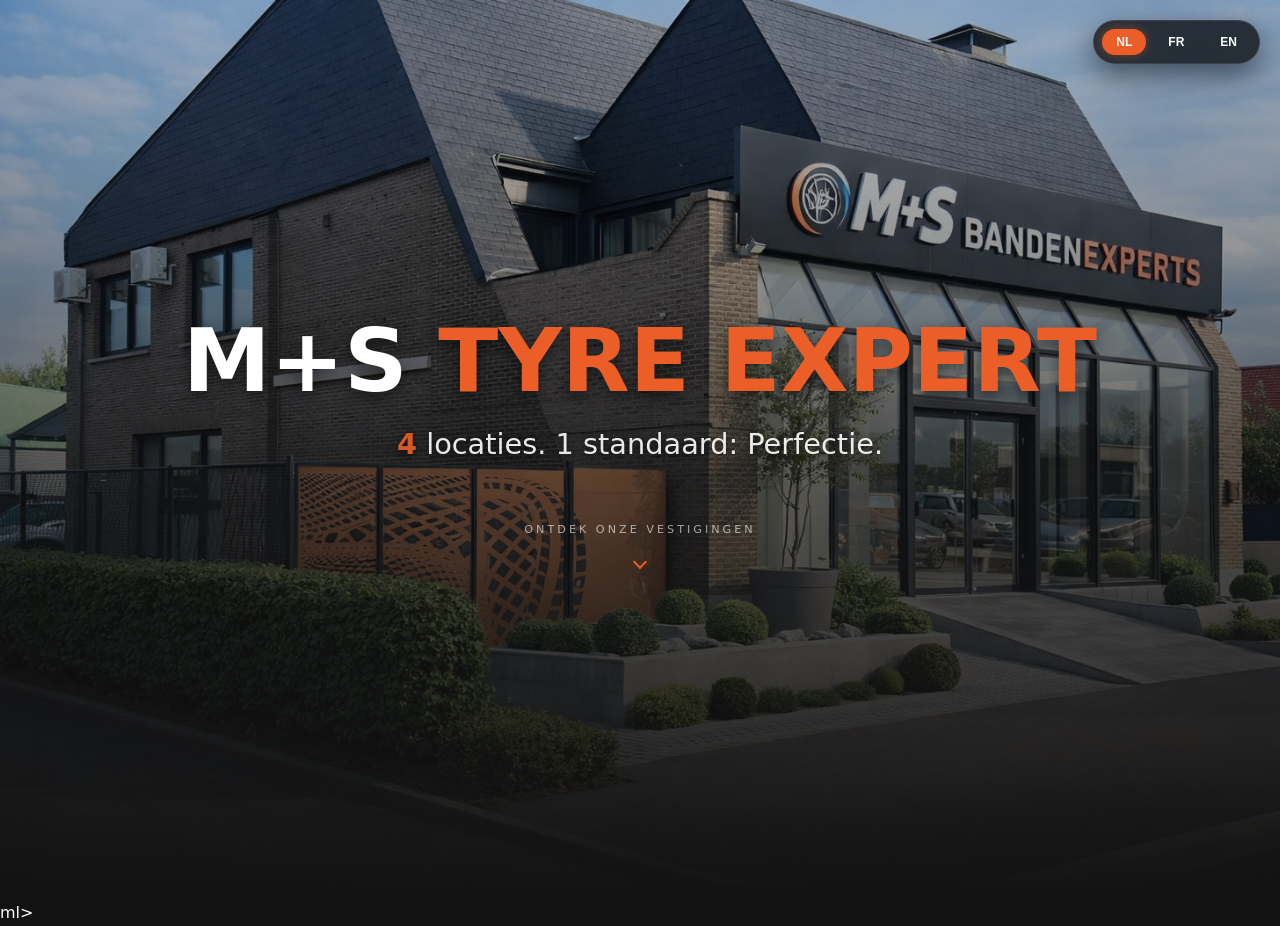
==== index.html @ da746d4a "-Base" ====
<!DOCTYPE html>
<html lang="en">
<head>
    <meta charset="UTF-8">
    <title>Title</title>
</head>
<body>

</body>
</ht<!DOCTYPE html>
<html lang="nl">
<head>
  <meta charset="UTF-8">
  <meta name="viewport" content="width=device-width, initial-scale=1.0, maximum-scale=1.0, user-scalable=no">
  <title>M+S Tyre Expert | Uw Bandenspecialist</title>
  <link rel="stylesheet" href="style.css">
</head>
<body>

<div class="lang-switcher">
  <button onclick="changeLanguage('nl')" class="lang-btn active">NL</button>
  <button onclick="changeLanguage('fr')" class="lang-btn">FR</button>
  <button onclick="changeLanguage('en')" class="lang-btn">EN</button>
</div>

<div class="scroll-container">
  <section class="full-page hero">
    <div class="hero-content">
      <h1 class="logo-main">M+S <span>Tyre Expert</span></h1>
      <p class="hero-slogan">
        <span class="subtle-num">4</span> <span data-i18n="hero_locaties">locaties.</span>
        <span class="subtle-text" data-i18n="hero_standaard">1 standaard: Perfectie.</span>
      </p>
      <div class="scroll-wrapper">
        <span class="scroll-text" data-i18n="scroll_discover">Ontdek onze vestigingen</span>
        <div class="arrow"></div>
      </div>
    </div>
  </section>

  <section id="locations" class="full-page locations-bg">
    <h2 class="section-title" data-i18n="title_locations">Onze Vestigingen</h2>
    <div class="flex-container">
      <div class="location-card" style="background-image: url('images/MSbandenexperts.png'); background-position: right center;">
        <div class="status-tag" data-i18n="status_loading">Laden...</div>
        <div class="card-overlay">
          <div class="card-info">
            <h3>Genk</h3>
            <p>Westerring 12</p>
            <div class="card-buttons">
              <a href="tel:011123456" class="btn-card" data-i18n="btn_call">Bel Nu</a>
              <a href="https://www.google.com/maps/dir/?api=1&destination=Westerring+12+Genk" target="_blank" class="btn-card btn-maps" data-i18n="btn_route">Route</a>
            </div>
          </div>
        </div>
      </div>
      <div class="location-card" style="background-image: url('images/hasselt.jpg');">
        <div class="status-tag" data-i18n="status_loading">Laden...</div>
        <div class="card-overlay">
          <div class="card-info">
            <h3>Hasselt</h3>
            <p>Gouv. Verwilghensingel 4</p>
            <div class="card-buttons">
              <a href="tel:011987654" class="btn-card" data-i18n="btn_call">Bel Nu</a>
              <a href="https://www.google.com/maps/dir/?api=1&destination=Gouverneur+Verwilghensingel+4+Hasselt" target="_blank" class="btn-card btn-maps" data-i18n="btn_route">Route</a>
            </div>
          </div>
        </div>
      </div>
      <div class="location-card" style="background-image: url('images/maasmechelen.jpg');">
        <div class="status-tag" data-i18n="status_loading">Laden...</div>
        <div class="card-overlay">
          <div class="card-info">
            <h3>Maasmechelen</h3>
            <p>Rijksweg 150</p>
            <div class="card-buttons">
              <a href="tel:089123456" class="btn-card" data-i18n="btn_call">Bel Nu</a>
              <a href="https://www.google.com/maps/dir/?api=1&destination=Rijksweg+150+Maasmechelen" target="_blank" class="btn-card btn-maps" data-i18n="btn_route">Route</a>
            </div>
          </div>
        </div>
      </div>
      <div class="location-card" style="background-image: url('images/sint-truiden.jpg');">
        <div class="status-tag" data-i18n="status_loading">Laden...</div>
        <div class="card-overlay">
          <div class="card-info">
            <h3>Sint-Truiden</h3>
            <p>Luikersteenweg 50</p>
            <div class="card-buttons">
              <a href="tel:011456789" class="btn-card" data-i18n="btn_call">Bel Nu</a>
              <a href="https://www.google.com/maps/dir/?api=1&destination=Luikersteenweg+50+Sint-Truiden" target="_blank" class="btn-card btn-maps" data-i18n="btn_route">Route</a>
            </div>
          </div>
        </div>
      </div>
    </div>
  </section>

  <section id="prices" class="full-page prices-bg">
    <h2 class="section-title" data-i18n="price_title">Prijslijst</h2>
    <div class="price-container">
      <div class="price-tabs">
        <button class="tab-btn active" onclick="openTab(event, 'nieuw')" data-i18n="tab_new">Nieuw</button>
        <button class="tab-btn" onclick="openTab(event, 'tweedehands')" data-i18n="tab_used">2dehands</button>
      </div>
      <div class="table-responsive">
        <div id="nieuw" class="tab-content active">
          <table class="price-table">
            <thead><tr><th data-i18n="th_size">Maat</th><th data-i18n="th_budget">Budget</th><th data-i18n="th_premium">Premium</th></tr></thead>
            <tbody>
            <tr><td>15"</td><td>€55</td><td>€85</td></tr>
            <tr><td>16"</td><td>€65</td><td>€95</td></tr>
            <tr><td>17"</td><td>€75</td><td>€115</td></tr>
            </tbody>
          </table>
        </div>
        <div id="tweedehands" class="tab-content">
          <table class="price-table">
            <thead><tr><th data-i18n="th_size">Maat</th><th>5-6mm</th><th>7mm+</th></tr></thead>
            <tbody>
            <tr><td>15"</td><td>€25</td><td>€35</td></tr>
            <tr><td>16"</td><td>€30</td><td>€45</td></tr>
            <tr><td>17"</td><td>€40</td><td>€55</td></tr>
            </tbody>
          </table>
        </div>
      </div>
      <p class="price-note" data-i18n="price_note">* Prijzen incl. montage & balanceren.</p>
    </div>
  </section>

  <section class="full-page footer-section">
    <div class="final-content">
      <h2 class="logo-main">M+S <span>Tyre Expert</span></h2>
      <div class="company-details">
        <p><strong>TYRE EXPERT SRL</strong></p>
        <p>En Hayeneux 73, 4040 Herstal</p>
        <p>BTW: BE 1026.669.972</p>
        <p class="footer-email">Email: <a href="mailto:info@mstyreexpert.be">info@mstyreexpert.be</a></p>
      </div>
      <footer class="site-footer">© 2026 M+S Tyre Expert</footer>
    </div>
  </section>
</div>

<script src="../BandenExperts/script.js"></script>
</body>
</html>ml>
---- style.css ----
/* =========================================
   1. VARIABELEN & BASIS INSTELLINGEN
   ========================================= */
:root {
    --primary: #eb5e28;    /* M+S Oranje */
    --dark: #121212;       /* Diepzwart */
    --grey-card: #1a1a1a;  /* Kaart achtergrond */
    --grey-table: rgba(37, 37, 37, 0.6); /* Transparant voor glas-effect */
    --white: #ffffff;
    --shadow: 0 10px 30px rgba(0,0,0,0.5);
}

* {
    margin: 0;
    padding: 0;
    box-sizing: border-box;
}

body {
    font-family: 'Segoe UI', system-ui, -apple-system, sans-serif;
    background-color: var(--dark);
    color: var(--white);
    overflow: hidden;
    line-height: 1.6;
}

/* =========================================
   2. LANGUAGE SWITCHER (Fixed top right)
   ========================================= */
.lang-switcher {
    position: fixed;
    top: 20px;
    right: 20px;
    z-index: 1000;
    display: flex;
    gap: 8px;
    background: rgba(0,0,0,0.7);
    padding: 8px;
    border-radius: 30px;
    backdrop-filter: blur(15px);
    border: 1px solid rgba(255,255,255,0.1);
    box-shadow: var(--shadow);
}

.lang-btn {
    background: transparent;
    border: none;
    color: white;
    cursor: pointer;
    font-weight: bold;
    font-size: 0.75rem;
    padding: 6px 14px;
    border-radius: 20px;
    transition: all 0.3s ease;
}

.lang-btn.active {
    background: var(--primary);
    box-shadow: 0 0 10px rgba(235, 94, 40, 0.4);
}

.lang-btn:hover:not(.active) {
    background: rgba(255,255,255,0.1);
}

/* =========================================
   3. SCROLL SNAP STRUCTUUR
   ========================================= */
.scroll-container {
    height: 100dvh;
    overflow-y: scroll;
    scroll-snap-type: y mandatory;
    scroll-behavior: smooth;
    /* Subtiele mesh gradient achtergrond voor de hele site */
    background: radial-gradient(circle at 20% 30%, #1a1a1a 0%, #0a0a0a 100%);
}

.full-page {
    min-height: 100dvh;
    width: 100%;
    display: flex;
    flex-direction: column;
    justify-content: center;
    align-items: center;
    scroll-snap-align: start;
    padding: 2rem;
    text-align: center;
    position: relative;
}

/* =========================================
   4. HERO SECTIE (Met Vignette)
   ========================================= */
.hero {
    background:
            linear-gradient(rgba(0,0,0,0.2), rgba(18,18,18,1)),
            url('Images/MSbandencentrale.png') center/cover no-repeat;
}

.logo-main {
    font-size: clamp(2.5rem, 10vw, 5.5rem);
    text-transform: uppercase;
    font-weight: 900;
    line-height: 1;
    margin-bottom: 1rem;
    text-shadow: 0 5px 15px rgba(0,0,0,0.5);
}

.logo-main span {
    color: var(--primary);
}

.hero-slogan {
    font-size: clamp(1rem, 4vw, 1.8rem);
    font-weight: 300;
    opacity: 0.9;
    text-shadow: 0 2px 10px rgba(0,0,0,0.8);
}

.subtle-num { color: var(--primary); font-weight: 700; }

/* =========================================
   5. VESTIGINGEN (MODERN CARDS)
   ========================================= */
.locations-bg {
    background-color: #0f0f0f;
    /* Subtiel industrieel patroon */
    background-image: url("data:image/svg+xml,%3Csvg width='60' height='60' viewBox='0 0 60 60' xmlns='http://www.w3.org/2000/svg'%3E%3Cg fill='none' fill-rule='evenodd'%3E%3Cg fill='%23eb5e28' fill-opacity='0.03'%3E%3Cpath d='M36 34v-4h-2v4h-4v2h4v4h2v-4h4v-2h-4zm0-30V0h-2v4h-4v2h4v4h2V6h4V4h-4zM6 34v-4H4v4H0v2h4v4h2v-4h4v-2H6zM6 4V0H4v4H0v2h4v4h2V6h4V4H6z'/%3E%3C/g%3E%3C/g%3E%3C/svg%3E");
}

.section-title {
    margin-bottom: 2.5rem;
    font-size: clamp(1.8rem, 6vw, 3rem);
    text-transform: uppercase;
    letter-spacing: 2px;
    text-shadow: 0 10px 20px rgba(0,0,0,0.3);
}

.flex-container {
    display: flex;
    flex-wrap: wrap;
    gap: 1.5rem;
    width: 100%;
    max-width: 1300px;
    justify-content: center;
}

.location-card {
    flex: 1 1 calc(25% - 1.5rem);
    min-width: 280px;
    height: 50vh;
    background-size: cover;
    background-position: right center; /* Focus op rechterkant van foto */
    border-radius: 15px;
    overflow: hidden;
    position: relative;
    transition: transform 0.4s cubic-bezier(0.175, 0.885, 0.32, 1.275), box-shadow 0.4s;
    box-shadow: 0 10px 20px rgba(0,0,0,0.3);
}

.location-card:hover {
    transform: scale(1.03) translateY(-10px);
    box-shadow: 0 20px 40px rgba(0,0,0,0.6);
}

.status-tag {
    position: absolute;
    top: 15px;
    right: 15px;
    padding: 6px 14px;
    border-radius: 25px;
    font-size: 0.7rem;
    font-weight: bold;
    text-transform: uppercase;
    z-index: 10;
    box-shadow: 0 4px 10px rgba(0,0,0,0.3);
}

.card-overlay {
    position: absolute;
    inset: 0;
    background: linear-gradient(transparent 20%, rgba(0,0,0,0.95));
    display: flex;
    flex-direction: column;
    justify-content: flex-end;
    padding: 2rem;
}

.card-info h3 { font-size: 1.8rem; margin-bottom: 0.3rem; letter-spacing: 1px; }
.card-info p { font-size: 1rem; opacity: 0.7; margin-bottom: 1.2rem; }

.card-buttons {
    display: flex;
    gap: 10px;
}

.btn-card {
    flex: 1;
    display: inline-block;
    padding: 12px 5px;
    background: var(--primary);
    color: white;
    text-decoration: none;
    border-radius: 6px;
    font-weight: bold;
    font-size: 0.75rem;
    text-transform: uppercase;
    transition: all 0.3s;
    text-align: center;
    border: none;
}

.btn-maps {
    background: var(--white);
    color: var(--dark);
}

.btn-card:hover {
    filter: brightness(1.1);
    transform: translateY(-2px);
}

/* =========================================
   6. PRIJSLIJST (GLASSMORPHISM)
   ========================================= */
.prices-bg { background: linear-gradient(135deg, #121212 0%, #1a1a1a 100%); }

.price-container {
    width: 100%;
    max-width: 850px;
    background: var(--grey-table);
    backdrop-filter: blur(15px);
    border: 1px solid rgba(255, 255, 255, 0.05);
    padding: 2.5rem;
    border-radius: 20px;
    box-shadow: 0 25px 50px rgba(0,0,0,0.5);
}

.price-tabs {
    display: flex;
    justify-content: center;
    gap: 1rem;
    margin-bottom: 2rem;
}

.tab-btn {
    padding: 12px 28px;
    background: transparent;
    border: 2px solid var(--primary);
    color: white;
    cursor: pointer;
    font-weight: bold;
    border-radius: 50px;
    transition: 0.3s;
    text-transform: uppercase;
}

.tab-btn.active {
    background: var(--primary);
    box-shadow: 0 5px 15px rgba(235, 94, 40, 0.3);
}

.tab-content { display: none; }
.tab-content.active { display: block; animation: fadeIn 0.5s ease; }

.price-table {
    width: 100%;
    min-width: 400px;
    border-collapse: collapse;
}

.price-table th, .price-table td {
    padding: 1.2rem 1rem;
    text-align: left;
    border-bottom: 1px solid rgba(255,255,255,0.05);
}

.price-table th {
    color: var(--primary);
    text-transform: uppercase;
    font-size: 0.8rem;
    letter-spacing: 1px;
}

.price-note {
    margin-top: 1.5rem;
    font-size: 0.8rem;
    opacity: 0.5;
    font-style: italic;
}

/* =========================================
   7. FOOTER SECTIE
   ========================================= */
.footer-section {
    background: #0a0a0a;
    border-top: 1px solid rgba(235, 94, 40, 0.2);
}

.company-details { margin: 2rem 0; }
.company-details p { margin-bottom: 0.5rem; font-size: 1rem; opacity: 0.8; }

.footer-email a {
    color: var(--primary);
    text-decoration: none;
    font-weight: bold;
    transition: 0.3s;
}

.footer-email a:hover { text-decoration: underline; }

.site-footer {
    margin-top: 2rem;
    font-size: 0.75rem;
    opacity: 0.3;
    letter-spacing: 1px;
}

/* =========================================
   8. ANIMATIES & INDICATORS
   ========================================= */
.scroll-wrapper { margin-top: 3rem; }
.scroll-text {
    font-size: 0.7rem;
    text-transform: uppercase;
    letter-spacing: 3px;
    opacity: 0.6;
    animation: pulse 2s infinite;
}

.arrow {
    width: 10px;
    height: 10px;
    border-right: 2px solid var(--primary);
    border-bottom: 2px solid var(--primary);
    transform: rotate(45deg);
    margin: 1rem auto;
    animation: bounce 2s infinite;
}

@keyframes pulse { 0%, 100% { opacity: 0.4; } 50% { opacity: 1; } }
@keyframes bounce {
    0%, 20%, 50%, 80%, 100% { transform: translateY(0) rotate(45deg); }
    40% { transform: translateY(10px) rotate(45deg); }
}
@keyframes fadeIn { from { opacity: 0; transform: translateY(10px); } to { opacity: 1; transform: translateY(0); } }

/* =========================================
   9. RESPONSIVE DESIGN (BREAKPOINTS)
   ========================================= */
@media (max-width: 1100px) {
    .location-card { flex: 1 1 calc(50% - 1.5rem); height: 35vh; }
}

@media (max-width: 650px) {
    .full-page { padding: 1.5rem; }
    .location-card { flex: 1 1 100%; height: 280px; }
    .flex-container {
        max-height: 70vh;
        overflow-y: auto;
        padding: 10px;
        scrollbar-width: none; /* Hide scrollbar for clean look */
    }
    .flex-container::-webkit-scrollbar { display: none; }
    .section-title { font-size: 1.6rem; margin-bottom: 1.5rem; }
    .price-container { padding: 1.5rem; }
    .tab-btn { padding: 10px 18px; font-size: 0.75rem; }
    .price-table { min-width: 300px; }
}

@media (max-height: 700px) {
    .logo-main { font-size: 2.5rem; }
    .section-title { margin-bottom: 1rem; }
    .location-card { height: 200px; }
}
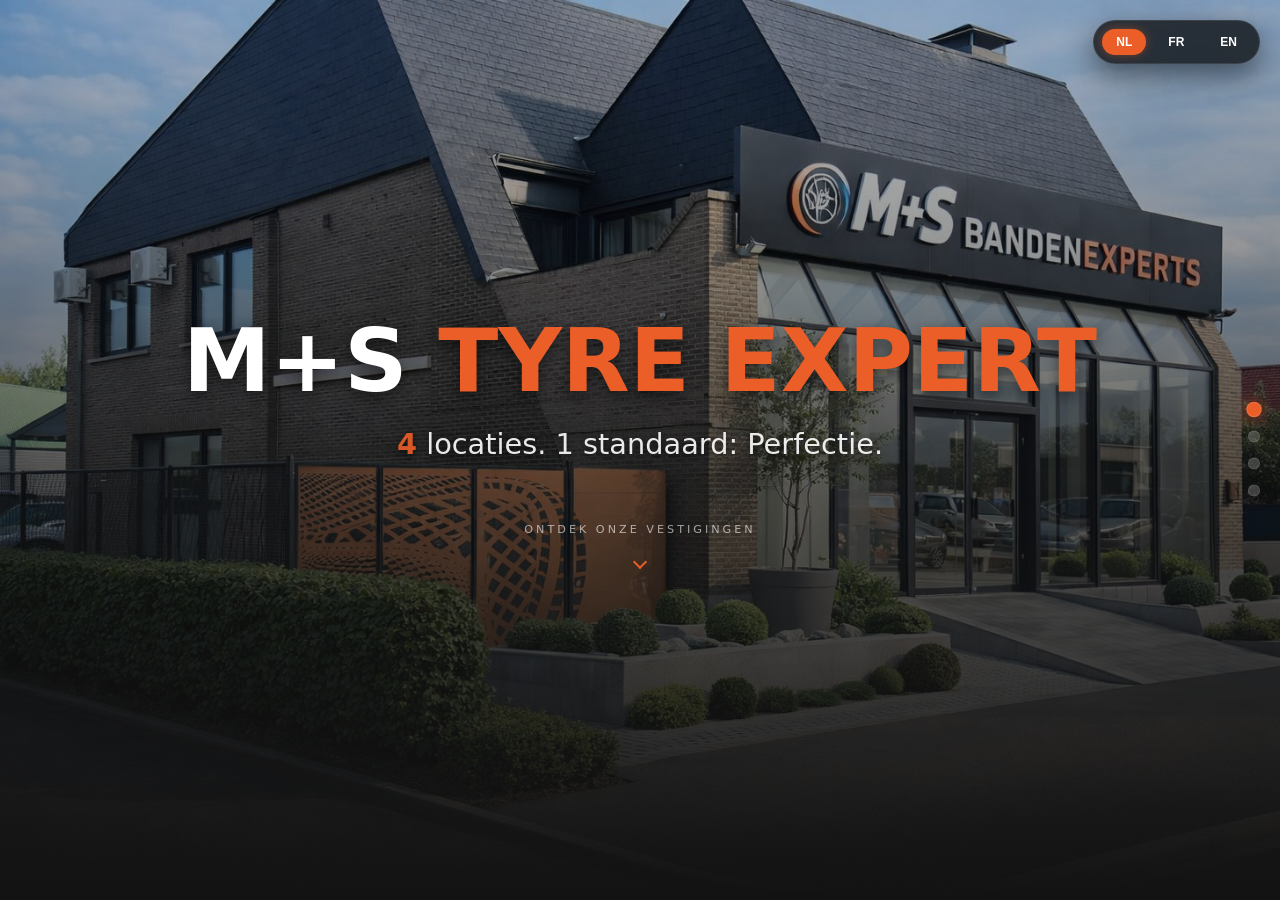
==== commit ca949c08: "COM-3" ====
--- a/index.html
+++ b/index.html
@@ -1,13 +1,4 @@
 <!DOCTYPE html>
-<html lang="en">
-<head>
-    <meta charset="UTF-8">
-    <title>Title</title>
-</head>
-<body>
-
-</body>
-</ht<!DOCTYPE html>
 <html lang="nl">
 <head>
   <meta charset="UTF-8">
@@ -16,6 +7,12 @@
   <link rel="stylesheet" href="style.css">
 </head>
 <body>
+<div id="preloader">
+  <div class="loader-content">
+    <h2 class="logo-main" style="font-size: 2rem;">M+S <span>Tyre Expert</span></h2>
+    <div class="loading-bar"></div>
+  </div>
+</div>
 
 <div class="lang-switcher">
   <button onclick="changeLanguage('nl')" class="lang-btn active">NL</button>
@@ -24,7 +21,8 @@
 </div>
 
 <div class="scroll-container">
-  <section class="full-page hero">
+
+  <section id="home" class="full-page hero">
     <div class="hero-content">
       <h1 class="logo-main">M+S <span>Tyre Expert</span></h1>
       <p class="hero-slogan">
@@ -41,54 +39,57 @@
   <section id="locations" class="full-page locations-bg">
     <h2 class="section-title" data-i18n="title_locations">Onze Vestigingen</h2>
     <div class="flex-container">
-      <div class="location-card" style="background-image: url('images/MSbandenexperts.png'); background-position: right center;">
-        <div class="status-tag" data-i18n="status_loading">Laden...</div>
+      <div class="location-card" style="background-image: url('Images/MSbandencentrale.png');">
+        <div class="status-tag">Open</div>
         <div class="card-overlay">
           <div class="card-info">
             <h3>Genk</h3>
-            <p>Westerring 12</p>
-            <div class="card-buttons">
-              <a href="tel:011123456" class="btn-card" data-i18n="btn_call">Bel Nu</a>
-              <a href="https://www.google.com/maps/dir/?api=1&destination=Westerring+12+Genk" target="_blank" class="btn-card btn-maps" data-i18n="btn_route">Route</a>
-            </div>
-          </div>
-        </div>
-      </div>
-      <div class="location-card" style="background-image: url('images/hasselt.jpg');">
-        <div class="status-tag" data-i18n="status_loading">Laden...</div>
+            <p>Hasseltweg 156, 3600 Genk</p>
+            <div class="card-buttons">
+              <a href="tel:089370557" class="btn-card" data-i18n="btn_call">Bel Nu</a>
+              <a href="https://www.google.com/maps/search/?api=1&query=M+S+AUTOBANDEN+Hasseltweg+156+3600+Genk" target="_blank" class="btn-card btn-maps" data-i18n="btn_route">Route</a>
+            </div>
+          </div>
+        </div>
+      </div>
+
+      <div class="location-card" style="background-image: url('Images/maasmechelen.jpg');">
+        <div class="status-tag">Open</div>
+        <div class="card-overlay">
+          <div class="card-info">
+            <h3>Maasmechelen</h3>
+            <p>Boudewijnlaan 1 A, 3630 Maasmechelen</p>
+            <div class="card-buttons">
+              <a href="tel:089761583" class="btn-card" data-i18n="btn_call">Bel Nu</a>
+              <a href="https://www.google.com/maps/search/?api=1&query=Janny+Pneus+Boudewijnlaan+1+3630+Maasmechelen" target="_blank" class="btn-card btn-maps" data-i18n="btn_route">Route</a>
+            </div>
+          </div>
+        </div>
+      </div>
+
+      <div class="location-card" style="background-image: url('images/MSbandenexpertshasselt.png');">
+        <div class="status-tag">Open</div>
         <div class="card-overlay">
           <div class="card-info">
             <h3>Hasselt</h3>
-            <p>Gouv. Verwilghensingel 4</p>
-            <div class="card-buttons">
-              <a href="tel:011987654" class="btn-card" data-i18n="btn_call">Bel Nu</a>
-              <a href="https://www.google.com/maps/dir/?api=1&destination=Gouverneur+Verwilghensingel+4+Hasselt" target="_blank" class="btn-card btn-maps" data-i18n="btn_route">Route</a>
-            </div>
-          </div>
-        </div>
-      </div>
-      <div class="location-card" style="background-image: url('images/maasmechelen.jpg');">
-        <div class="status-tag" data-i18n="status_loading">Laden...</div>
-        <div class="card-overlay">
-          <div class="card-info">
-            <h3>Maasmechelen</h3>
-            <p>Rijksweg 150</p>
-            <div class="card-buttons">
-              <a href="tel:089123456" class="btn-card" data-i18n="btn_call">Bel Nu</a>
-              <a href="https://www.google.com/maps/dir/?api=1&destination=Rijksweg+150+Maasmechelen" target="_blank" class="btn-card btn-maps" data-i18n="btn_route">Route</a>
-            </div>
-          </div>
-        </div>
-      </div>
+            <p>Sint-truidersteenweg 420, 3500 Hasselt</p>
+            <div class="card-buttons">
+              <a href="tel:0480681985" class="btn-card" data-i18n="btn_call">Bel Nu</a>
+              <a href="https://www.google.com/maps/search/?api=1&query=Autobanden+Hasselt+Sint-Truidersteenweg+420+3500+Hasselt" target="_blank" class="btn-card btn-maps" data-i18n="btn_route">Route</a>
+            </div>
+          </div>
+        </div>
+      </div>
+
       <div class="location-card" style="background-image: url('images/sint-truiden.jpg');">
-        <div class="status-tag" data-i18n="status_loading">Laden...</div>
+        <div class="status-tag">Open</div>
         <div class="card-overlay">
           <div class="card-info">
             <h3>Sint-Truiden</h3>
-            <p>Luikersteenweg 50</p>
-            <div class="card-buttons">
-              <a href="tel:011456789" class="btn-card" data-i18n="btn_call">Bel Nu</a>
-              <a href="https://www.google.com/maps/dir/?api=1&destination=Luikersteenweg+50+Sint-Truiden" target="_blank" class="btn-card btn-maps" data-i18n="btn_route">Route</a>
+            <p>Hasseltsesteenweg 86, 3800 Sint-Truiden</p>
+            <div class="card-buttons">
+              <a href="tel:0467628747" class="btn-card" data-i18n="btn_call">Bel Nu</a>
+              <a href="https://www.google.com/maps/search/?api=1&query=Monthé-Cars+Hasseltsesteenweg+82+3800+Sint-Truiden" target="_blank" class="btn-card btn-maps" data-i18n="btn_route">Route</a>
             </div>
           </div>
         </div>
@@ -97,52 +98,110 @@
   </section>
 
   <section id="prices" class="full-page prices-bg">
-    <h2 class="section-title" data-i18n="price_title">Prijslijst</h2>
+    <h2 class="section-title" data-i18n="price_title">Merken & Prijzen</h2>
+
     <div class="price-container">
+      <div class="brands-grid" style="margin-bottom: 30px; grid-template-columns: repeat(auto-fit, minmax(100px, 1fr)); gap: 15px;">
+        <div class="brand-item" style="filter:none; opacity:1; font-weight:900; letter-spacing:1px; font-size:0.7rem;">MICHELIN</div>
+        <div class="brand-item" style="filter:none; opacity:1; font-weight:900; letter-spacing:1px; font-size:0.7rem;">CONTINENTAL</div>
+        <div class="brand-item" style="filter:none; opacity:1; font-weight:900; letter-spacing:1px; font-size:0.7rem;">PIRELLI</div>
+        <div class="brand-item" style="filter:none; opacity:1; font-weight:900; letter-spacing:1px; font-size:0.7rem;">BRIDGESTONE</div>
+        <div class="brand-item" style="filter:none; opacity:1; font-weight:900; letter-spacing:1px; font-size:0.7rem;">GOODYEAR</div>
+        <div class="brand-item" style="filter:none; opacity:1; font-weight:900; letter-spacing:1px; font-size:0.7rem;">HANKOOK</div>
+      </div>
+
       <div class="price-tabs">
         <button class="tab-btn active" onclick="openTab(event, 'nieuw')" data-i18n="tab_new">Nieuw</button>
-        <button class="tab-btn" onclick="openTab(event, 'tweedehands')" data-i18n="tab_used">2dehands</button>
-      </div>
+        <button class="tab-btn" onclick="openTab(event, 'tweedehands')" data-i18n="tab_used">Jonge Occassie</button>
+      </div>
+
       <div class="table-responsive">
         <div id="nieuw" class="tab-content active">
           <table class="price-table">
-            <thead><tr><th data-i18n="th_size">Maat</th><th data-i18n="th_budget">Budget</th><th data-i18n="th_premium">Premium</th></tr></thead>
+            <thead>
+            <tr><th data-i18n="th_size">Maat</th><th data-i18n="th_price">Vanaf</th></tr>
+            </thead>
             <tbody>
-            <tr><td>15"</td><td>€55</td><td>€85</td></tr>
-            <tr><td>16"</td><td>€65</td><td>€95</td></tr>
-            <tr><td>17"</td><td>€75</td><td>€115</td></tr>
+            <tr><td>13" - 16"</td><td>€35</td></tr>
+            <tr><td>17"</td><td>€45</td></tr>
+            <tr><td>18"</td><td>€50</td></tr>
+            <tr><td>19"</td><td>€65</td></tr>
+            <tr><td>20" - 22"</td><td>€75</td></tr>
             </tbody>
           </table>
-        </div>
+          <div class="camionetten-box" data-i18n="camion_new">Ook voor Camionetten: €75</div>
+        </div>
+
         <div id="tweedehands" class="tab-content">
           <table class="price-table">
-            <thead><tr><th data-i18n="th_size">Maat</th><th>5-6mm</th><th>7mm+</th></tr></thead>
+            <thead>
+            <tr><th data-i18n="th_size">Maat</th><th data-i18n="th_price">Vanaf</th></tr>
+            </thead>
             <tbody>
-            <tr><td>15"</td><td>€25</td><td>€35</td></tr>
-            <tr><td>16"</td><td>€30</td><td>€45</td></tr>
-            <tr><td>17"</td><td>€40</td><td>€55</td></tr>
+            <tr><td>13" - 14"</td><td>€25</td></tr>
+            <tr><td>15" - 16"</td><td>€30</td></tr>
+            <tr><td>17" - 18"</td><td>€35</td></tr>
+            <tr><td>19" - 22"</td><td>€45</td></tr>
             </tbody>
           </table>
-        </div>
-      </div>
-      <p class="price-note" data-i18n="price_note">* Prijzen incl. montage & balanceren.</p>
+          <div class="camionetten-box" data-i18n="camion_used">Ook voor Camionetten: €45</div>
+        </div>
+      </div>
+      <div class="minimal-info-section">
+        <div class="minimal-row" data-i18n="service_repair_bar">Bandenreparatie & Vervanging vanaf €5.</div>
+        <div class="minimal-row orange-text" data-i18n="service_include_bar">Alle prijzen incl. montage & balanceren.</div>
+      </div>
     </div>
   </section>
 
-  <section class="full-page footer-section">
+  <footer id="footer" class="full-page footer-section">
     <div class="final-content">
       <h2 class="logo-main">M+S <span>Tyre Expert</span></h2>
       <div class="company-details">
         <p><strong>TYRE EXPERT SRL</strong></p>
+        <p class="about-text" data-i18n="about_us">M+S Tyre Expert is uw vertrouwde partner in Limburg voor alles wat met banden te maken heeft. Met 4 vestigingen en een passie voor perfectie garanderen wij u de veiligste wegkilometers tegen de beste prijs.</p>
+
         <p>En Hayeneux 73, 4040 Herstal</p>
-        <p>BTW: BE 1026.669.972</p>
+        <p>BTW: BE 1026.669.972 | RPR Luik</p>
+        <p><strong>Ma - Za: 09:00 - 19:00</strong></p>
         <p class="footer-email">Email: <a href="mailto:info@mstyreexpert.be">info@mstyreexpert.be</a></p>
       </div>
-      <footer class="site-footer">© 2026 M+S Tyre Expert</footer>
-    </div>
-  </section>
-</div>
-
-<script src="../BandenExperts/script.js"></script>
+      <p class="site-footer">© 2026 M+S Tyre Expert</p>
+      <div class="legal-links">
+        <a href="#" data-i18n="privacy_link">Privacybeleid</a> |
+        <a href="#" data-i18n="terms_link">Algemene Voorwaarden</a> |
+        <a href="https://consumentenombudsdienst.be/nl" target="_blank" data-i18n="complaints_link">Consumentenombudsdienst</a>
+      </div>
+    </div>
+  </footer>
+
+</div>
+
+<script src="script.js"></script>
+<div id="privacy-modal" class="modal">
+  <div class="modal-content">
+    <span class="close-modal">&times;</span>
+    <h2 data-i18n="privacy_title">Privacybeleid</h2>
+    <p data-i18n="privacy_text">
+      TYRE EXPERT SRL respecteert uw privacy. Wij verzamelen enkel persoonsgegevens die u vrijwillig verstrekt.
+      Deze worden uitsluitend gebruikt voor onze dienstverlening en niet gedeeld met derden.
+    </p>
+  </div>
+</div>
+<div id="terms-modal" class="modal">
+  <div class="modal-content">
+    <span class="close-modal-terms">&times;</span>
+    <h2 data-i18n="terms_title">Algemene Voorwaarden</h2>
+    <div class="terms-text-container" data-i18n="terms_text">
+    </div>
+  </div>
+</div>
+<div class="nav-dots">
+  <a href="#home" class="dot active"></a>
+  <a href="#locations" class="dot"></a>
+  <a href="#prices" class="dot"></a>
+  <a href="#footer" class="dot"></a>
+</div>
 </body>
-</html>ml>+
+</html>
--- a/style.css
+++ b/style.css
@@ -338,6 +338,132 @@
     animation: bounce 2s infinite;
 }
 
+     /* Styling voor de Merken Sectie */
+ .brands-section {
+     background: #161616;
+     padding: 60px 20px;
+ }
+.brands-grid {
+    display: grid;
+    grid-template-columns: repeat(auto-fit, minmax(130px, 1fr));
+    gap: 40px;
+    width: 100%;
+    max-width: 1100px;
+    margin: 0 auto;
+    align-items: center;
+    justify-items: center;
+}
+.brand-item {
+    width: 120px;
+    height: auto;
+    opacity: 0.6;
+    filter: grayscale(1) invert(1); /* Zorgt dat zwarte logo's wit worden voor je donkere thema */
+    transition: all 0.4s ease;
+}
+.brand-item:hover {
+    opacity: 1;
+    filter: grayscale(0) invert(0); /* Toont originele kleuren bij hover */
+    transform: scale(1.1);
+}
+.camionetten-box {
+    margin-top: 25px;
+    padding: 15px;
+    border: 2px dashed var(--primary);
+    border-radius: 12px;
+    background: rgba(235, 94, 40, 0.05);
+    color: var(--white);
+    font-weight: 800;
+    text-transform: uppercase;
+}
+/* Tabel scroll fix voor mobiel */
+.table-responsive {
+    width: 100%;
+    overflow-x: auto;
+    -webkit-overflow-scrolling: touch;
+}
+
+/* =========================================
+   10. MERKEN & PRIJSLIJST EXTRA'S
+   ========================================= */
+
+/* De Merken Sectie styling */
+.brands-section {
+    background: #111111; /* Iets donkerder dan de rest voor contrast */
+    padding: 60px 20px;
+    width: 100%;
+}
+
+.brands-grid {
+    display: grid;
+    grid-template-columns: repeat(auto-fit, minmax(130px, 1fr));
+    gap: 40px;
+    width: 100%;
+    max-width: 1100px;
+    margin: 0 auto;
+    align-items: center;
+    justify-items: center;
+}
+
+.brand-item {
+    width: 120px;
+    height: auto;
+    opacity: 0.6;
+    /* Invert zorgt dat zwarte logo's wit worden op je donkere achtergrond */
+    filter: grayscale(1) invert(1) brightness(1.5);
+    transition: all 0.4s ease;
+}
+
+.brand-item:hover {
+    opacity: 1;
+    filter: grayscale(0) invert(0) brightness(1); /* Terug naar originele kleur */
+    transform: scale(1.1);
+}
+
+/* De Camionetten Box binnen de prijslijst */
+.camionetten-box {
+    margin-top: 25px;
+    padding: 15px;
+    border: 2px dashed var(--primary);
+    border-radius: 12px;
+    background: rgba(235, 94, 40, 0.05);
+    color: var(--white);
+    font-weight: 800;
+    text-transform: uppercase;
+    text-align: center;
+    letter-spacing: 1px;
+    animation: fadeIn 0.8s ease;
+}
+
+/* Extra responsive fix voor de tabellen op mobiel */
+.table-responsive {
+    width: 100%;
+    overflow-x: auto;
+    -webkit-overflow-scrolling: touch;
+    margin-bottom: 10px;
+}
+
+.minimal-info-section { border-top: 1px solid rgba(255,255,255,0.1); padding-top: 1rem; }
+.minimal-row { font-size: 0.9rem; margin-bottom: 5px; opacity: 0.8; }
+.orange-text { color: var(--primary); font-weight: bold; opacity: 1; }
+
+@media (max-width: 600px) {
+    .minimal-row {
+        font-size: 0.8rem;
+    }
+}
+
+/* Kleine aanpassing voor de prijslijst container op kleine schermen */
+@media (max-width: 650px) {
+    .brands-grid {
+        grid-template-columns: repeat(2, 1fr); /* 2 logo's naast elkaar op mobiel */
+        gap: 20px;
+    }
+    .brand-item {
+        width: 100px;
+    }
+}
+
+
 @keyframes pulse { 0%, 100% { opacity: 0.4; } 50% { opacity: 1; } }
 @keyframes bounce {
     0%, 20%, 50%, 80%, 100% { transform: translateY(0) rotate(45deg); }
@@ -345,8 +471,243 @@
 }
 @keyframes fadeIn { from { opacity: 0; transform: translateY(10px); } to { opacity: 1; transform: translateY(0); } }
 
-/* =========================================
-   9. RESPONSIVE DESIGN (BREAKPOINTS)
+
+/* =========================================
+   11. INTERACTIEVE UPGRADES (TOEVOEGINGEN)
+   ========================================= */
+
+/* Subtiele glans-animatie voor de actieve tab en knoppen */
+.lang-btn.active, .tab-btn.active, .btn-card {
+    position: relative;
+    overflow: hidden;
+}
+
+.lang-btn.active::after, .tab-btn.active::after, .btn-card::after {
+    content: '';
+    position: absolute;
+    top: -50%;
+    left: -60%;
+    width: 20%;
+    height: 200%;
+    background: rgba(255, 255, 255, 0.2);
+    transform: rotate(30deg);
+    transition: all 0.6s dashed;
+    animation: shine 4s infinite linear;
+}
+
+@keyframes shine {
+    0% { left: -60%; }
+    20% { left: 120%; }
+    100% { left: 120%; }
+}
+
+/* Interactie voor de Locatie Kaarten */
+.location-card::before {
+    content: '';
+    position: absolute;
+    inset: 0;
+    border: 2px solid var(--primary);
+    border-radius: 15px;
+    opacity: 0;
+    transition: opacity 0.3s ease;
+    z-index: 5;
+    pointer-events: none;
+}
+
+.location-card:hover::before {
+    opacity: 0.5;
+}
+
+/* Link-hover effect voor de e-mail in de footer */
+.footer-email a {
+    position: relative;
+    display: inline-block;
+}
+
+.footer-email a::after {
+    content: '';
+    position: absolute;
+    width: 100%;
+    transform: scaleX(0);
+    height: 2px;
+    bottom: -2px;
+    left: 0;
+    background-color: var(--primary);
+    transform-origin: bottom right;
+    transition: transform 0.25s ease-out;
+}
+
+.footer-email a:hover::after {
+    transform: scaleX(1);
+    transform-origin: bottom left;
+}
+
+/* Klik-effect voor alle knoppen (Active state) */
+.btn-card:active, .tab-btn:active, .lang-btn:active {
+    transform: scale(0.95);
+    filter: brightness(0.9);
+}
+
+/* Scroll-snap verbetering: Smooth focus */
+.full-page {
+    transition: opacity 0.8s ease, transform 0.8s ease;
+}
+
+/* Extra touch voor de prijs-tabel rijen */
+.price-table tr:hover td {
+    background: rgba(235, 94, 40, 0.05);
+    color: var(--primary);
+    transition: all 0.2s ease;
+}
+
+/* Maak de "status-tag" kloppend (Pulse effect voor 'Open') */
+.status-tag {
+    animation: pulse-border 2s infinite;
+}
+
+@keyframes pulse-border {
+    0% { box-shadow: 0 0 0 0 rgba(235, 94, 40, 0.4); }
+    70% { box-shadow: 0 0 0 10px rgba(235, 94, 40, 0); }
+    100% { box-shadow: 0 0 0 0 rgba(235, 94, 40, 0); }
+}
+
+.nav-dots {
+    position: fixed;
+    right: 20px;
+    top: 50%;
+    transform: translateY(-50%);
+    display: flex;
+    flex-direction: column;
+    gap: 15px;
+    z-index: 1000;
+}
+
+.dot {
+    width: 12px;
+    height: 12px;
+    background: rgba(255, 255, 255, 0.2);
+    border: 1px solid rgba(255, 255, 255, 0.1);
+    border-radius: 50%;
+    transition: all 0.3s ease;
+    cursor: pointer;
+}
+
+.dot:hover {
+    background: rgba(235, 94, 40, 0.5); /* Oranje gloed */
+}
+
+.dot.active {
+    background: var(--primary);
+    transform: scale(1.3);
+    box-shadow: 0 0 10px rgba(235, 94, 40, 0.6);
+}
+
+#preloader {
+    position: fixed;
+    inset: 0;
+    background: #000;
+    z-index: 9999;
+    display: flex;
+    align-items: center;
+    justify-content: center;
+    transition: opacity 0.5s ease, visibility 0.5s;
+}
+
+.loader-content { text-align: center; }
+
+.loading-bar {
+    width: 0;
+    height: 3px;
+    background: var(--primary);
+    margin-top: 10px;
+    animation: loadProgress 1.5s ease-in-out forwards;
+}
+
+@keyframes loadProgress {
+    0% { width: 0; }
+    100% { width: 100%; }
+}
+
+/* Klasse om te verbergen via JS */
+.loaded {
+    opacity: 0;
+    visibility: hidden;
+}
+.about-text {
+    max-width: 600px;
+    margin: 1.5rem auto;
+    font-style: italic;
+    line-height: 1.8;
+    opacity: 0.9;
+    font-size: 0.95rem;
+}
+.legal-links {
+    margin-top: 10px;
+    font-size: 0.7rem;
+    opacity: 0.5;
+}
+.legal-links a {
+    color: white;
+    text-decoration: none;
+}
+.legal-links a:hover {
+    text-decoration: underline;
+}
+/* Zorg dat de modal zelf zichtbaar is als display op block staat */
+.modal {
+    display: none;
+    position: fixed;
+    z-index: 3000; /* Hoger dan de nav-dots */
+    inset: 0;
+    width: 100%;
+    height: 100%;
+    background-color: rgba(0, 0, 0, 0.85);
+    backdrop-filter: blur(8px);
+    overflow-y: auto;
+}
+
+/* De witte/grijze box in het midden */
+.modal-content {
+    background-color: #1a1a1a;
+    margin: 5% auto;
+    padding: 30px;
+    border: 1px solid var(--primary);
+    width: 90%;
+    max-width: 600px;
+    border-radius: 15px;
+    position: relative;
+    box-shadow: 0 0 30px rgba(0,0,0,0.5);
+    color: white;
+}
+
+/* De sluitknop (X) */
+.close-modal-terms, .close-modal {
+    position: absolute;
+    top: 15px;
+    right: 20px;
+    color: var(--primary);
+    font-size: 30px;
+    font-weight: bold;
+    cursor: pointer;
+    line-height: 1;
+}
+
+/* De container voor de tekst */
+.terms-text-container {
+    margin-top: 20px;
+    text-align: left;
+    font-size: 0.9rem;
+    line-height: 1.6;
+    max-height: 60vh;
+    overflow-y: auto;
+    padding-right: 10px;
+}
+/* Scrollbar styling voor modal */
+.terms-text-container::-webkit-scrollbar { width: 5px; }
+.terms-text-container::-webkit-scrollbar-thumb { background: var(--primary); border-radius: 10px; }
+
+/* =========================================
+   12. RESPONSIVE DESIGN (BREAKPOINTS)
    ========================================= */
 @media (max-width: 1100px) {
     .location-card { flex: 1 1 calc(50% - 1.5rem); height: 35vh; }
@@ -372,4 +733,5 @@
     .logo-main { font-size: 2.5rem; }
     .section-title { margin-bottom: 1rem; }
     .location-card { height: 200px; }
-}+}
+
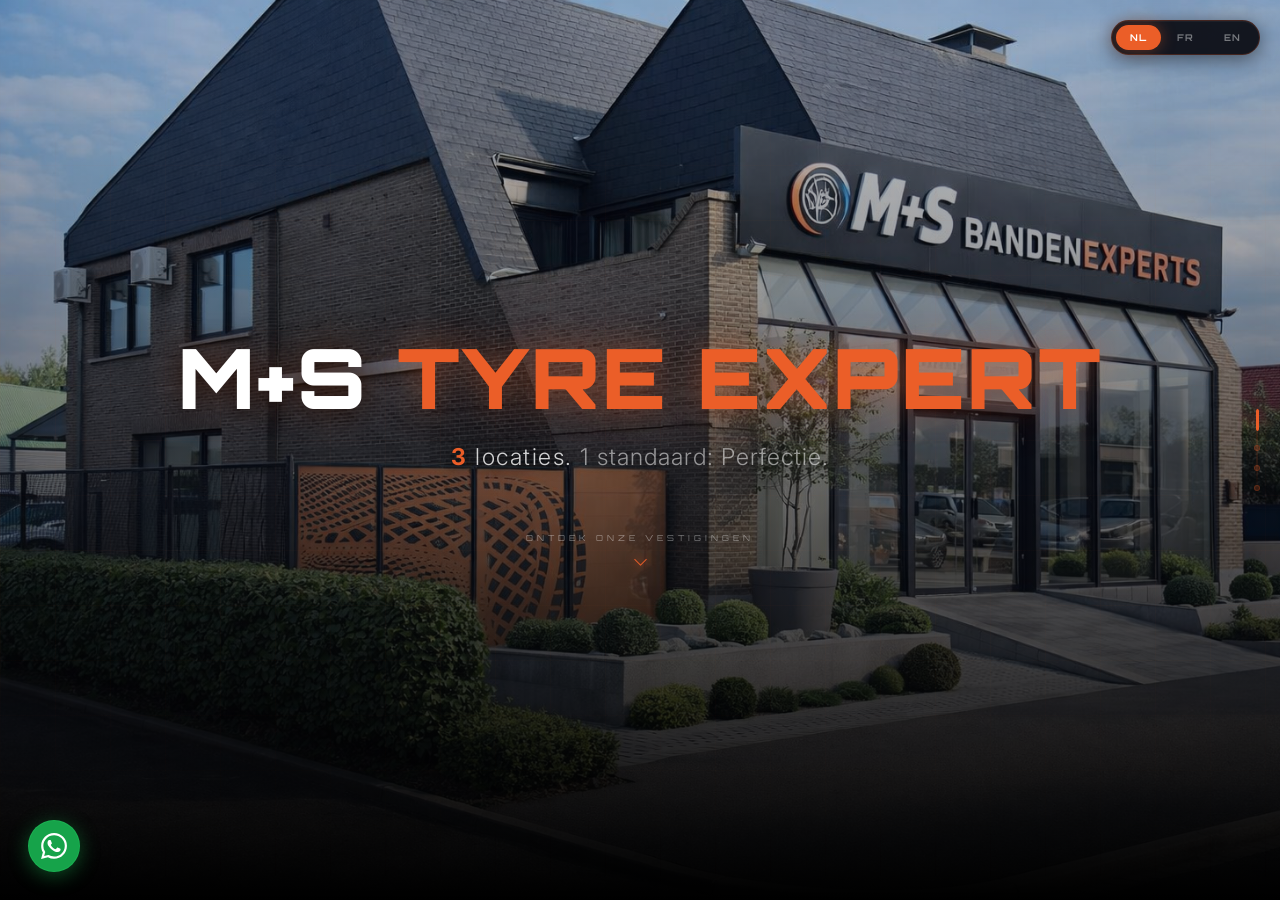
==== commit 8ad939c9: "Futuristic redesign, remove Maasmechelen, black backgrounds - Full CSS overhaul with futuristic/HUD " ====
--- a/index.html
+++ b/index.html
@@ -4,6 +4,9 @@
   <meta charset="UTF-8">
   <meta name="viewport" content="width=device-width, initial-scale=1.0, maximum-scale=1.0, user-scalable=no">
   <title>M+S Tyre Expert | Uw Bandenspecialist</title>
+  <link rel="preconnect" href="https://fonts.googleapis.com">
+  <link rel="preconnect" href="https://fonts.gstatic.com" crossorigin>
+  <link href="https://fonts.googleapis.com/css2?family=Orbitron:wght@700;900&family=Inter:wght@300;400;600;700&display=swap" rel="stylesheet">
   <link rel="stylesheet" href="style.css">
 </head>
 <body>
@@ -26,7 +29,7 @@
     <div class="hero-content">
       <h1 class="logo-main">M+S <span>Tyre Expert</span></h1>
       <p class="hero-slogan">
-        <span class="subtle-num">4</span> <span data-i18n="hero_locaties">locaties.</span>
+        <span class="subtle-num">3</span> <span data-i18n="hero_locaties">locaties.</span>
         <span class="subtle-text" data-i18n="hero_standaard">1 standaard: Perfectie.</span>
       </p>
       <div class="scroll-wrapper">
@@ -36,10 +39,16 @@
     </div>
   </section>
 
+
+
+
+
+
+
   <section id="locations" class="full-page locations-bg">
     <h2 class="section-title" data-i18n="title_locations">Onze Vestigingen</h2>
     <div class="flex-container">
-      <div class="location-card" style="background-image: url('Images/MSbandencentrale.png');">
+      <div class="location-card reveal" style="background-image: url('images/msbandencentrale.png');">
         <div class="status-tag">Open</div>
         <div class="card-overlay">
           <div class="card-info">
@@ -53,21 +62,7 @@
         </div>
       </div>
 
-      <div class="location-card" style="background-image: url('Images/maasmechelen.jpg');">
-        <div class="status-tag">Open</div>
-        <div class="card-overlay">
-          <div class="card-info">
-            <h3>Maasmechelen</h3>
-            <p>Boudewijnlaan 1 A, 3630 Maasmechelen</p>
-            <div class="card-buttons">
-              <a href="tel:089761583" class="btn-card" data-i18n="btn_call">Bel Nu</a>
-              <a href="https://www.google.com/maps/search/?api=1&query=Janny+Pneus+Boudewijnlaan+1+3630+Maasmechelen" target="_blank" class="btn-card btn-maps" data-i18n="btn_route">Route</a>
-            </div>
-          </div>
-        </div>
-      </div>
-
-      <div class="location-card" style="background-image: url('images/MSbandenexpertshasselt.png');">
+<div class="location-card reveal" style="background-image: url('images/msbandenexpertshasselt.png');">
         <div class="status-tag">Open</div>
         <div class="card-overlay">
           <div class="card-info">
@@ -81,7 +76,7 @@
         </div>
       </div>
 
-      <div class="location-card" style="background-image: url('images/sint-truiden.jpg');">
+      <div class="location-card reveal" style="background-image: url('images/msbandenexpertsinttruiden.jpg');">
         <div class="status-tag">Open</div>
         <div class="card-overlay">
           <div class="card-info">
@@ -101,13 +96,13 @@
     <h2 class="section-title" data-i18n="price_title">Merken & Prijzen</h2>
 
     <div class="price-container">
-      <div class="brands-grid" style="margin-bottom: 30px; grid-template-columns: repeat(auto-fit, minmax(100px, 1fr)); gap: 15px;">
-        <div class="brand-item" style="filter:none; opacity:1; font-weight:900; letter-spacing:1px; font-size:0.7rem;">MICHELIN</div>
-        <div class="brand-item" style="filter:none; opacity:1; font-weight:900; letter-spacing:1px; font-size:0.7rem;">CONTINENTAL</div>
-        <div class="brand-item" style="filter:none; opacity:1; font-weight:900; letter-spacing:1px; font-size:0.7rem;">PIRELLI</div>
-        <div class="brand-item" style="filter:none; opacity:1; font-weight:900; letter-spacing:1px; font-size:0.7rem;">BRIDGESTONE</div>
-        <div class="brand-item" style="filter:none; opacity:1; font-weight:900; letter-spacing:1px; font-size:0.7rem;">GOODYEAR</div>
-        <div class="brand-item" style="filter:none; opacity:1; font-weight:900; letter-spacing:1px; font-size:0.7rem;">HANKOOK</div>
+      <div class="brands-grid">
+        <div class="brand-item">MICHELIN</div>
+        <div class="brand-item">CONTINENTAL</div>
+        <div class="brand-item">PIRELLI</div>
+        <div class="brand-item">BRIDGESTONE</div>
+        <div class="brand-item">GOODYEAR</div>
+        <div class="brand-item">HANKOOK</div>
       </div>
 
       <div class="price-tabs">
@@ -159,12 +154,12 @@
       <h2 class="logo-main">M+S <span>Tyre Expert</span></h2>
       <div class="company-details">
         <p><strong>TYRE EXPERT SRL</strong></p>
-        <p class="about-text" data-i18n="about_us">M+S Tyre Expert is uw vertrouwde partner in Limburg voor alles wat met banden te maken heeft. Met 4 vestigingen en een passie voor perfectie garanderen wij u de veiligste wegkilometers tegen de beste prijs.</p>
+        <p class="about-text" data-i18n="about_us">M+S Tyre Expert is uw vertrouwde partner in Limburg voor alles wat met banden te maken heeft. Met 3 vestigingen en een passie voor perfectie garanderen wij u de veiligste wegkilometers tegen de beste prijs.</p>
 
         <p>En Hayeneux 73, 4040 Herstal</p>
         <p>BTW: BE 1026.669.972 | RPR Luik</p>
         <p><strong>Ma - Za: 09:00 - 19:00</strong></p>
-        <p class="footer-email">Email: <a href="mailto:info@mstyreexpert.be">info@mstyreexpert.be</a></p>
+        <p class="footer-email">Email: <a href="mailto:info@mstyreemasters.be">info@mstyremasters.be</a></p>
       </div>
       <p class="site-footer">© 2026 M+S Tyre Expert</p>
       <div class="legal-links">
@@ -202,6 +197,9 @@
   <a href="#prices" class="dot"></a>
   <a href="#footer" class="dot"></a>
 </div>
+<a href="https://wa.me/3289370557" target="_blank" class="whatsapp-fab" title="WhatsApp">
+  <svg viewBox="0 0 24 24" xmlns="http://www.w3.org/2000/svg"><path d="M17.472 14.382c-.297-.149-1.758-.867-2.03-.967-.273-.099-.471-.148-.67.15-.197.297-.767.966-.94 1.164-.173.199-.347.223-.644.075-.297-.15-1.255-.463-2.39-1.475-.883-.788-1.48-1.761-1.653-2.059-.173-.297-.018-.458.13-.606.134-.133.298-.347.446-.52.149-.174.198-.298.298-.497.099-.198.05-.371-.025-.52-.075-.149-.669-1.612-.916-2.207-.242-.579-.487-.5-.669-.51-.173-.008-.371-.01-.57-.01-.198 0-.52.074-.792.372-.272.297-1.04 1.016-1.04 2.479 0 1.462 1.065 2.875 1.213 3.074.149.198 2.096 3.2 5.077 4.487.709.306 1.262.489 1.694.625.712.227 1.36.195 1.871.118.571-.085 1.758-.719 2.006-1.413.248-.694.248-1.289.173-1.413-.074-.124-.272-.198-.57-.347m-5.421 7.403h-.004a9.87 9.87 0 01-5.031-1.378l-.361-.214-3.741.982.998-3.648-.235-.374a9.86 9.86 0 01-1.51-5.26c.001-5.45 4.436-9.884 9.888-9.884 2.64 0 5.122 1.03 6.988 2.898a9.825 9.825 0 012.893 6.994c-.003 5.45-4.437 9.884-9.885 9.884m8.413-18.297A11.815 11.815 0 0012.05 0C5.495 0 .16 5.335.157 11.892c0 2.096.547 4.142 1.588 5.945L.057 24l6.305-1.654a11.882 11.882 0 005.683 1.448h.005c6.554 0 11.89-5.335 11.893-11.893a11.821 11.821 0 00-3.48-8.413z"/></svg>
+</a>
 </body>
 
 </html>
--- a/style.css
+++ b/style.css
@@ -1,79 +1,78 @@
-/* =========================================
-   1. VARIABELEN & BASIS INSTELLINGEN
-   ========================================= */
+/* =====================================================
+   FUTURISTIC THEME — M+S TYRE EXPERT
+   ===================================================== */
+
+/* =====================================================
+   1. VARIABELEN
+   ===================================================== */
 :root {
-    --primary: #eb5e28;    /* M+S Oranje */
-    --dark: #121212;       /* Diepzwart */
-    --grey-card: #1a1a1a;  /* Kaart achtergrond */
-    --grey-table: rgba(37, 37, 37, 0.6); /* Transparant voor glas-effect */
-    --white: #ffffff;
-    --shadow: 0 10px 30px rgba(0,0,0,0.5);
-}
-
-* {
+    --primary:        #eb5e28;
+    --primary-bright: #ff6e35;
+    --primary-glow:   rgba(235, 94, 40, 0.38);
+    --primary-ghost:  rgba(235, 94, 40, 0.07);
+
+    --dark:           #000000;
+    --surface:        #0a0a0a;
+    --surface-2:      #111111;
+    --surface-3:      #181818;
+
+    --border:         rgba(255, 255, 255, 0.055);
+    --border-accent:  rgba(235, 94, 40, 0.22);
+    --border-hot:     rgba(235, 94, 40, 0.55);
+
+    --white:          #ffffff;
+    --muted:          rgba(255, 255, 255, 0.42);
+    --muted-up:       rgba(255, 255, 255, 0.68);
+
+    --shadow-sm:      0 4px 20px rgba(0, 0, 0, 0.5);
+    --shadow-md:      0 14px 44px rgba(0, 0, 0, 0.65);
+    --shadow-lg:      0 32px 80px rgba(0, 0, 0, 0.85);
+    --glow-sm:        0 0 16px var(--primary-glow);
+    --glow-md:        0 0 32px var(--primary-glow), 0 0 80px rgba(235,94,40,0.12);
+
+    --r-sm:    5px;
+    --r-md:    10px;
+    --r-lg:    16px;
+    --r-full:  999px;
+
+    --ease:    cubic-bezier(0.4, 0, 0.2, 1);
+    --spring:  cubic-bezier(0.175, 0.885, 0.32, 1.275);
+}
+
+/* =====================================================
+   2. RESET & BASE
+   ===================================================== */
+*, *::before, *::after {
     margin: 0;
     padding: 0;
     box-sizing: border-box;
 }
 
 body {
-    font-family: 'Segoe UI', system-ui, -apple-system, sans-serif;
-    background-color: var(--dark);
+    font-family: 'Inter', system-ui, -apple-system, sans-serif;
+    background: var(--dark);
     color: var(--white);
     overflow: hidden;
     line-height: 1.6;
-}
-
-/* =========================================
-   2. LANGUAGE SWITCHER (Fixed top right)
-   ========================================= */
-.lang-switcher {
-    position: fixed;
-    top: 20px;
-    right: 20px;
-    z-index: 1000;
-    display: flex;
-    gap: 8px;
-    background: rgba(0,0,0,0.7);
-    padding: 8px;
-    border-radius: 30px;
-    backdrop-filter: blur(15px);
-    border: 1px solid rgba(255,255,255,0.1);
-    box-shadow: var(--shadow);
-}
-
-.lang-btn {
-    background: transparent;
-    border: none;
-    color: white;
-    cursor: pointer;
-    font-weight: bold;
-    font-size: 0.75rem;
-    padding: 6px 14px;
-    border-radius: 20px;
-    transition: all 0.3s ease;
-}
-
-.lang-btn.active {
-    background: var(--primary);
-    box-shadow: 0 0 10px rgba(235, 94, 40, 0.4);
-}
-
-.lang-btn:hover:not(.active) {
-    background: rgba(255,255,255,0.1);
-}
-
-/* =========================================
-   3. SCROLL SNAP STRUCTUUR
-   ========================================= */
+    -webkit-font-smoothing: antialiased;
+    -moz-osx-font-smoothing: grayscale;
+}
+
+/* =====================================================
+   3. SCROLL CONTAINER
+   ===================================================== */
 .scroll-container {
     height: 100dvh;
     overflow-y: scroll;
     scroll-snap-type: y mandatory;
     scroll-behavior: smooth;
-    /* Subtiele mesh gradient achtergrond voor de hele site */
-    background: radial-gradient(circle at 20% 30%, #1a1a1a 0%, #0a0a0a 100%);
-}
+    scrollbar-width: thin;
+    scrollbar-color: var(--primary) transparent;
+}
+
+.scroll-container::-webkit-scrollbar       { width: 3px; }
+.scroll-container::-webkit-scrollbar-track { background: transparent; }
+.scroll-container::-webkit-scrollbar-thumb { background: var(--primary); border-radius: 3px; }
 
 .full-page {
     min-height: 100dvh;
@@ -88,489 +87,113 @@
     position: relative;
 }
 
-/* =========================================
-   4. HERO SECTIE (Met Vignette)
-   ========================================= */
-.hero {
-    background:
-            linear-gradient(rgba(0,0,0,0.2), rgba(18,18,18,1)),
-            url('Images/MSbandencentrale.png') center/cover no-repeat;
-}
-
-.logo-main {
-    font-size: clamp(2.5rem, 10vw, 5.5rem);
-    text-transform: uppercase;
-    font-weight: 900;
-    line-height: 1;
-    margin-bottom: 1rem;
-    text-shadow: 0 5px 15px rgba(0,0,0,0.5);
-}
-
-.logo-main span {
-    color: var(--primary);
-}
-
-.hero-slogan {
-    font-size: clamp(1rem, 4vw, 1.8rem);
-    font-weight: 300;
-    opacity: 0.9;
-    text-shadow: 0 2px 10px rgba(0,0,0,0.8);
-}
-
-.subtle-num { color: var(--primary); font-weight: 700; }
-
-/* =========================================
-   5. VESTIGINGEN (MODERN CARDS)
-   ========================================= */
-.locations-bg {
-    background-color: #0f0f0f;
-    /* Subtiel industrieel patroon */
-    background-image: url("data:image/svg+xml,%3Csvg width='60' height='60' viewBox='0 0 60 60' xmlns='http://www.w3.org/2000/svg'%3E%3Cg fill='none' fill-rule='evenodd'%3E%3Cg fill='%23eb5e28' fill-opacity='0.03'%3E%3Cpath d='M36 34v-4h-2v4h-4v2h4v4h2v-4h4v-2h-4zm0-30V0h-2v4h-4v2h4v4h2V6h4V4h-4zM6 34v-4H4v4H0v2h4v4h2v-4h4v-2H6zM6 4V0H4v4H0v2h4v4h2V6h4V4H6z'/%3E%3C/g%3E%3C/g%3E%3C/svg%3E");
-}
-
-.section-title {
-    margin-bottom: 2.5rem;
-    font-size: clamp(1.8rem, 6vw, 3rem);
-    text-transform: uppercase;
+/* =====================================================
+   4. PRELOADER
+   ===================================================== */
+#preloader {
+    position: fixed;
+    inset: 0;
+    background: var(--dark);
+    z-index: 9999;
+    display: flex;
+    align-items: center;
+    justify-content: center;
+    transition: opacity 0.7s var(--ease), visibility 0.7s;
+}
+
+.loader-content {
+    text-align: center;
+    width: 240px;
+}
+
+.loader-content .logo-main {
+    font-family: 'Orbitron', sans-serif;
+    font-size: 1.8rem;
     letter-spacing: 2px;
-    text-shadow: 0 10px 20px rgba(0,0,0,0.3);
-}
-
-.flex-container {
+    text-shadow: var(--glow-md);
+    animation: logoPulse 1.8s ease infinite;
+}
+
+@keyframes logoPulse {
+    0%, 100% { text-shadow: 0 0 18px var(--primary-glow), 0 0 50px rgba(235,94,40,0.1); }
+    50%       { text-shadow: 0 0 30px var(--primary-glow), 0 0 90px rgba(235,94,40,0.25); }
+}
+
+.loading-bar {
+    position: relative;
+    width: 100%;
+    height: 2px;
+    background: rgba(255,255,255,0.06);
+    margin-top: 18px;
+    border-radius: 2px;
+    overflow: hidden;
+}
+
+.loading-bar::after {
+    content: '';
+    position: absolute;
+    inset: 0;
+    background: linear-gradient(90deg, var(--primary), var(--primary-bright), var(--primary));
+    background-size: 200% 100%;
+    animation: loadProgress 1.5s var(--ease) forwards, shimmer 1s linear infinite;
+    transform: translateX(-100%);
+    border-radius: 2px;
+}
+
+@keyframes loadProgress { to { transform: translateX(0); } }
+@keyframes shimmer { to { background-position: -200% 0; } }
+
+.loaded { opacity: 0; visibility: hidden; }
+
+/* =====================================================
+   5. LANGUAGE SWITCHER
+   ===================================================== */
+.lang-switcher {
+    position: fixed;
+    top: 20px;
+    right: 20px;
+    z-index: 1001;
     display: flex;
-    flex-wrap: wrap;
-    gap: 1.5rem;
-    width: 100%;
-    max-width: 1300px;
-    justify-content: center;
-}
-
-.location-card {
-    flex: 1 1 calc(25% - 1.5rem);
-    min-width: 280px;
-    height: 50vh;
-    background-size: cover;
-    background-position: right center; /* Focus op rechterkant van foto */
-    border-radius: 15px;
-    overflow: hidden;
-    position: relative;
-    transition: transform 0.4s cubic-bezier(0.175, 0.885, 0.32, 1.275), box-shadow 0.4s;
-    box-shadow: 0 10px 20px rgba(0,0,0,0.3);
-}
-
-.location-card:hover {
-    transform: scale(1.03) translateY(-10px);
-    box-shadow: 0 20px 40px rgba(0,0,0,0.6);
-}
-
-.status-tag {
-    position: absolute;
-    top: 15px;
-    right: 15px;
-    padding: 6px 14px;
-    border-radius: 25px;
-    font-size: 0.7rem;
-    font-weight: bold;
-    text-transform: uppercase;
-    z-index: 10;
-    box-shadow: 0 4px 10px rgba(0,0,0,0.3);
-}
-
-.card-overlay {
-    position: absolute;
-    inset: 0;
-    background: linear-gradient(transparent 20%, rgba(0,0,0,0.95));
-    display: flex;
-    flex-direction: column;
-    justify-content: flex-end;
-    padding: 2rem;
-}
-
-.card-info h3 { font-size: 1.8rem; margin-bottom: 0.3rem; letter-spacing: 1px; }
-.card-info p { font-size: 1rem; opacity: 0.7; margin-bottom: 1.2rem; }
-
-.card-buttons {
-    display: flex;
-    gap: 10px;
-}
-
-.btn-card {
-    flex: 1;
-    display: inline-block;
-    padding: 12px 5px;
+    gap: 2px;
+    background: rgba(7, 8, 15, 0.9);
+    padding: 4px;
+    border-radius: var(--r-full);
+    backdrop-filter: blur(24px);
+    -webkit-backdrop-filter: blur(24px);
+    border: 1px solid var(--border-accent);
+    box-shadow: var(--shadow-sm), inset 0 1px 0 rgba(255,255,255,0.04);
+}
+
+.lang-btn {
+    background: transparent;
+    border: none;
+    color: var(--muted);
+    cursor: pointer;
+    font-family: 'Orbitron', sans-serif;
+    font-weight: 700;
+    font-size: 0.58rem;
+    letter-spacing: 1px;
+    padding: 7px 14px;
+    border-radius: var(--r-full);
+    transition: all 0.25s var(--ease);
+}
+
+.lang-btn.active {
     background: var(--primary);
-    color: white;
-    text-decoration: none;
-    border-radius: 6px;
-    font-weight: bold;
-    font-size: 0.75rem;
-    text-transform: uppercase;
-    transition: all 0.3s;
-    text-align: center;
-    border: none;
-}
-
-.btn-maps {
-    background: var(--white);
-    color: var(--dark);
-}
-
-.btn-card:hover {
-    filter: brightness(1.1);
-    transform: translateY(-2px);
-}
-
-/* =========================================
-   6. PRIJSLIJST (GLASSMORPHISM)
-   ========================================= */
-.prices-bg { background: linear-gradient(135deg, #121212 0%, #1a1a1a 100%); }
-
-.price-container {
-    width: 100%;
-    max-width: 850px;
-    background: var(--grey-table);
-    backdrop-filter: blur(15px);
-    border: 1px solid rgba(255, 255, 255, 0.05);
-    padding: 2.5rem;
-    border-radius: 20px;
-    box-shadow: 0 25px 50px rgba(0,0,0,0.5);
-}
-
-.price-tabs {
-    display: flex;
-    justify-content: center;
-    gap: 1rem;
-    margin-bottom: 2rem;
-}
-
-.tab-btn {
-    padding: 12px 28px;
-    background: transparent;
-    border: 2px solid var(--primary);
-    color: white;
-    cursor: pointer;
-    font-weight: bold;
-    border-radius: 50px;
-    transition: 0.3s;
-    text-transform: uppercase;
-}
-
-.tab-btn.active {
-    background: var(--primary);
-    box-shadow: 0 5px 15px rgba(235, 94, 40, 0.3);
-}
-
-.tab-content { display: none; }
-.tab-content.active { display: block; animation: fadeIn 0.5s ease; }
-
-.price-table {
-    width: 100%;
-    min-width: 400px;
-    border-collapse: collapse;
-}
-
-.price-table th, .price-table td {
-    padding: 1.2rem 1rem;
-    text-align: left;
-    border-bottom: 1px solid rgba(255,255,255,0.05);
-}
-
-.price-table th {
-    color: var(--primary);
-    text-transform: uppercase;
-    font-size: 0.8rem;
-    letter-spacing: 1px;
-}
-
-.price-note {
-    margin-top: 1.5rem;
-    font-size: 0.8rem;
-    opacity: 0.5;
-    font-style: italic;
-}
-
-/* =========================================
-   7. FOOTER SECTIE
-   ========================================= */
-.footer-section {
-    background: #0a0a0a;
-    border-top: 1px solid rgba(235, 94, 40, 0.2);
-}
-
-.company-details { margin: 2rem 0; }
-.company-details p { margin-bottom: 0.5rem; font-size: 1rem; opacity: 0.8; }
-
-.footer-email a {
-    color: var(--primary);
-    text-decoration: none;
-    font-weight: bold;
-    transition: 0.3s;
-}
-
-.footer-email a:hover { text-decoration: underline; }
-
-.site-footer {
-    margin-top: 2rem;
-    font-size: 0.75rem;
-    opacity: 0.3;
-    letter-spacing: 1px;
-}
-
-/* =========================================
-   8. ANIMATIES & INDICATORS
-   ========================================= */
-.scroll-wrapper { margin-top: 3rem; }
-.scroll-text {
-    font-size: 0.7rem;
-    text-transform: uppercase;
-    letter-spacing: 3px;
-    opacity: 0.6;
-    animation: pulse 2s infinite;
-}
-
-.arrow {
-    width: 10px;
-    height: 10px;
-    border-right: 2px solid var(--primary);
-    border-bottom: 2px solid var(--primary);
-    transform: rotate(45deg);
-    margin: 1rem auto;
-    animation: bounce 2s infinite;
-}
-
-     /* Styling voor de Merken Sectie */
- .brands-section {
-     background: #161616;
-     padding: 60px 20px;
- }
-.brands-grid {
-    display: grid;
-    grid-template-columns: repeat(auto-fit, minmax(130px, 1fr));
-    gap: 40px;
-    width: 100%;
-    max-width: 1100px;
-    margin: 0 auto;
-    align-items: center;
-    justify-items: center;
-}
-.brand-item {
-    width: 120px;
-    height: auto;
-    opacity: 0.6;
-    filter: grayscale(1) invert(1); /* Zorgt dat zwarte logo's wit worden voor je donkere thema */
-    transition: all 0.4s ease;
-}
-.brand-item:hover {
-    opacity: 1;
-    filter: grayscale(0) invert(0); /* Toont originele kleuren bij hover */
-    transform: scale(1.1);
-}
-.camionetten-box {
-    margin-top: 25px;
-    padding: 15px;
-    border: 2px dashed var(--primary);
-    border-radius: 12px;
-    background: rgba(235, 94, 40, 0.05);
     color: var(--white);
-    font-weight: 800;
-    text-transform: uppercase;
-}
-/* Tabel scroll fix voor mobiel */
-.table-responsive {
-    width: 100%;
-    overflow-x: auto;
-    -webkit-overflow-scrolling: touch;
-}
-
-/* =========================================
-   10. MERKEN & PRIJSLIJST EXTRA'S
-   ========================================= */
-
-/* De Merken Sectie styling */
-.brands-section {
-    background: #111111; /* Iets donkerder dan de rest voor contrast */
-    padding: 60px 20px;
-    width: 100%;
-}
-
-.brands-grid {
-    display: grid;
-    grid-template-columns: repeat(auto-fit, minmax(130px, 1fr));
-    gap: 40px;
-    width: 100%;
-    max-width: 1100px;
-    margin: 0 auto;
-    align-items: center;
-    justify-items: center;
-}
-
-.brand-item {
-    width: 120px;
-    height: auto;
-    opacity: 0.6;
-    /* Invert zorgt dat zwarte logo's wit worden op je donkere achtergrond */
-    filter: grayscale(1) invert(1) brightness(1.5);
-    transition: all 0.4s ease;
-}
-
-.brand-item:hover {
-    opacity: 1;
-    filter: grayscale(0) invert(0) brightness(1); /* Terug naar originele kleur */
-    transform: scale(1.1);
-}
-
-/* De Camionetten Box binnen de prijslijst */
-.camionetten-box {
-    margin-top: 25px;
-    padding: 15px;
-    border: 2px dashed var(--primary);
-    border-radius: 12px;
-    background: rgba(235, 94, 40, 0.05);
+    box-shadow: var(--glow-sm);
+}
+
+.lang-btn:hover:not(.active) {
+    background: rgba(235, 94, 40, 0.1);
     color: var(--white);
-    font-weight: 800;
-    text-transform: uppercase;
-    text-align: center;
-    letter-spacing: 1px;
-    animation: fadeIn 0.8s ease;
-}
-
-/* Extra responsive fix voor de tabellen op mobiel */
-.table-responsive {
-    width: 100%;
-    overflow-x: auto;
-    -webkit-overflow-scrolling: touch;
-    margin-bottom: 10px;
-}
-
-.minimal-info-section { border-top: 1px solid rgba(255,255,255,0.1); padding-top: 1rem; }
-.minimal-row { font-size: 0.9rem; margin-bottom: 5px; opacity: 0.8; }
-.orange-text { color: var(--primary); font-weight: bold; opacity: 1; }
-
-@media (max-width: 600px) {
-    .minimal-row {
-        font-size: 0.8rem;
-    }
-}
-
-/* Kleine aanpassing voor de prijslijst container op kleine schermen */
-@media (max-width: 650px) {
-    .brands-grid {
-        grid-template-columns: repeat(2, 1fr); /* 2 logo's naast elkaar op mobiel */
-        gap: 20px;
-    }
-    .brand-item {
-        width: 100px;
-    }
-}
-
-
-@keyframes pulse { 0%, 100% { opacity: 0.4; } 50% { opacity: 1; } }
-@keyframes bounce {
-    0%, 20%, 50%, 80%, 100% { transform: translateY(0) rotate(45deg); }
-    40% { transform: translateY(10px) rotate(45deg); }
-}
-@keyframes fadeIn { from { opacity: 0; transform: translateY(10px); } to { opacity: 1; transform: translateY(0); } }
-
-
-/* =========================================
-   11. INTERACTIEVE UPGRADES (TOEVOEGINGEN)
-   ========================================= */
-
-/* Subtiele glans-animatie voor de actieve tab en knoppen */
-.lang-btn.active, .tab-btn.active, .btn-card {
-    position: relative;
-    overflow: hidden;
-}
-
-.lang-btn.active::after, .tab-btn.active::after, .btn-card::after {
-    content: '';
-    position: absolute;
-    top: -50%;
-    left: -60%;
-    width: 20%;
-    height: 200%;
-    background: rgba(255, 255, 255, 0.2);
-    transform: rotate(30deg);
-    transition: all 0.6s dashed;
-    animation: shine 4s infinite linear;
-}
-
-@keyframes shine {
-    0% { left: -60%; }
-    20% { left: 120%; }
-    100% { left: 120%; }
-}
-
-/* Interactie voor de Locatie Kaarten */
-.location-card::before {
-    content: '';
-    position: absolute;
-    inset: 0;
-    border: 2px solid var(--primary);
-    border-radius: 15px;
-    opacity: 0;
-    transition: opacity 0.3s ease;
-    z-index: 5;
-    pointer-events: none;
-}
-
-.location-card:hover::before {
-    opacity: 0.5;
-}
-
-/* Link-hover effect voor de e-mail in de footer */
-.footer-email a {
-    position: relative;
-    display: inline-block;
-}
-
-.footer-email a::after {
-    content: '';
-    position: absolute;
-    width: 100%;
-    transform: scaleX(0);
-    height: 2px;
-    bottom: -2px;
-    left: 0;
-    background-color: var(--primary);
-    transform-origin: bottom right;
-    transition: transform 0.25s ease-out;
-}
-
-.footer-email a:hover::after {
-    transform: scaleX(1);
-    transform-origin: bottom left;
-}
-
-/* Klik-effect voor alle knoppen (Active state) */
-.btn-card:active, .tab-btn:active, .lang-btn:active {
-    transform: scale(0.95);
-    filter: brightness(0.9);
-}
-
-/* Scroll-snap verbetering: Smooth focus */
-.full-page {
-    transition: opacity 0.8s ease, transform 0.8s ease;
-}
-
-/* Extra touch voor de prijs-tabel rijen */
-.price-table tr:hover td {
-    background: rgba(235, 94, 40, 0.05);
-    color: var(--primary);
-    transition: all 0.2s ease;
-}
-
-/* Maak de "status-tag" kloppend (Pulse effect voor 'Open') */
-.status-tag {
-    animation: pulse-border 2s infinite;
-}
-
-@keyframes pulse-border {
-    0% { box-shadow: 0 0 0 0 rgba(235, 94, 40, 0.4); }
-    70% { box-shadow: 0 0 0 10px rgba(235, 94, 40, 0); }
-    100% { box-shadow: 0 0 0 0 rgba(235, 94, 40, 0); }
-}
-
+}
+
+.lang-btn:active { transform: scale(0.94); }
+
+/* =====================================================
+   6. NAV DOTS — vertical bar indicator
+   ===================================================== */
 .nav-dots {
     position: fixed;
     right: 20px;
@@ -578,160 +201,926 @@
     transform: translateY(-50%);
     display: flex;
     flex-direction: column;
-    gap: 15px;
+    align-items: center;
+    gap: 14px;
     z-index: 1000;
 }
 
+/* Connecting trace line */
+.nav-dots::before {
+    content: '';
+    position: absolute;
+    left: 50%;
+    top: 0;
+    bottom: 0;
+    width: 1px;
+    transform: translateX(-50%);
+    background: linear-gradient(to bottom, transparent, var(--border-accent) 30%, var(--border-accent) 70%, transparent);
+    pointer-events: none;
+}
+
 .dot {
-    width: 12px;
-    height: 12px;
-    background: rgba(255, 255, 255, 0.2);
-    border: 1px solid rgba(255, 255, 255, 0.1);
+    width: 6px;
+    height: 6px;
+    background: rgba(235, 94, 40, 0.2);
+    border: 1px solid var(--border-accent);
+    border-radius: 3px;
+    transition: all 0.35s var(--ease);
+    cursor: pointer;
+    display: block;
+    position: relative;
+    z-index: 1;
+}
+
+.dot:hover {
+    background: rgba(235, 94, 40, 0.45);
+    border-color: var(--primary);
+}
+
+/* Active dot expands into a glowing vertical bar */
+.dot.active {
+    width: 3px;
+    height: 22px;
+    border-radius: 2px;
+    background: var(--primary);
+    border-color: var(--primary);
+    box-shadow: var(--glow-sm);
+}
+
+/* =====================================================
+   7. HERO
+   ===================================================== */
+.hero {
+    background:
+        linear-gradient(to bottom,
+            rgba(7, 8, 15, 0.2)  0%,
+            rgba(7, 8, 15, 0.55) 55%,
+            var(--dark)          100%),
+        url('images/msbandencentrale.png') center / cover no-repeat;
+}
+
+/* Futuristic grid overlay */
+.hero::before {
+    content: '';
+    position: absolute;
+    inset: 0;
+    background-image:
+        linear-gradient(rgba(235, 94, 40, 0.045) 1px, transparent 1px),
+        linear-gradient(90deg, rgba(235, 94, 40, 0.045) 1px, transparent 1px);
+    background-size: 55px 55px;
+    mask-image: linear-gradient(to bottom, transparent, rgba(0,0,0,0.5) 25%, rgba(0,0,0,0.5) 70%, transparent);
+    -webkit-mask-image: linear-gradient(to bottom, transparent, rgba(0,0,0,0.5) 25%, rgba(0,0,0,0.5) 70%, transparent);
+    pointer-events: none;
+    z-index: 0;
+}
+
+.hero-content {
+    position: relative;
+    z-index: 1;
+    animation: heroEntrance 0.9s var(--ease) 1.6s both;
+}
+
+@keyframes heroEntrance {
+    from { opacity: 0; transform: translateY(35px); }
+    to   { opacity: 1; transform: translateY(0); }
+}
+
+.logo-main {
+    font-family: 'Orbitron', sans-serif;
+    font-size: clamp(2.5rem, 9vw, 5.2rem);
+    text-transform: uppercase;
+    font-weight: 900;
+    line-height: 1;
+    margin-bottom: 1.2rem;
+    letter-spacing: 2px;
+    text-shadow: 0 0 40px rgba(235,94,40,0.25), 0 4px 24px rgba(0,0,0,0.8);
+}
+
+.logo-main span {
+    color: var(--primary);
+    text-shadow: var(--glow-md);
+}
+
+.hero-slogan {
+    font-size: clamp(0.9rem, 3vw, 1.45rem);
+    font-weight: 300;
+    color: rgba(255, 255, 255, 0.8);
+    letter-spacing: 1.5px;
+    text-shadow: 0 2px 14px rgba(0,0,0,0.95);
+}
+
+.subtle-num  { color: var(--primary); font-weight: 700; }
+.subtle-text { opacity: 0.65; letter-spacing: 1px; }
+
+.scroll-wrapper {
+    margin-top: 3.5rem;
+    display: flex;
+    flex-direction: column;
+    align-items: center;
+    gap: 0.6rem;
+}
+
+.scroll-text {
+    font-family: 'Orbitron', sans-serif;
+    font-size: 0.52rem;
+    text-transform: uppercase;
+    letter-spacing: 4px;
+    color: var(--muted);
+    animation: pulse 2.5s ease infinite;
+}
+
+.arrow {
+    width: 9px;
+    height: 9px;
+    border-right: 1.5px solid var(--primary);
+    border-bottom: 1.5px solid var(--primary);
+    transform: rotate(45deg);
+    filter: drop-shadow(0 0 4px var(--primary));
+    animation: bounce 2.5s ease infinite;
+}
+
+/* =====================================================
+   8. SECTION TITLES
+   ===================================================== */
+.section-title {
+    font-family: 'Orbitron', sans-serif;
+    margin-bottom: 2.5rem;
+    font-size: clamp(1.3rem, 4.5vw, 2.4rem);
+    text-transform: uppercase;
+    letter-spacing: 4px;
+    font-weight: 900;
+    line-height: 1.1;
+    text-shadow: 0 0 30px rgba(235,94,40,0.15);
+}
+
+.section-title::before {
+    content: '// ';
+    color: var(--primary);
+    opacity: 0.5;
+    font-size: 0.7em;
+    letter-spacing: 0;
+}
+
+.section-title::after {
+    content: '';
+    display: block;
+    width: 48px;
+    height: 2px;
+    background: linear-gradient(90deg, var(--primary), transparent);
+    margin: 0.9rem auto 0;
+    box-shadow: var(--glow-sm);
+}
+
+/* =====================================================
+   9. VESTIGINGEN
+   ===================================================== */
+.locations-bg {
+    background-color: var(--surface);
+    background-image:
+        linear-gradient(rgba(235, 94, 40, 0.04) 1px, transparent 1px),
+        linear-gradient(90deg, rgba(235, 94, 40, 0.04) 1px, transparent 1px);
+    background-size: 50px 50px;
+}
+
+.flex-container {
+    display: flex;
+    flex-wrap: wrap;
+    gap: 1.25rem;
+    width: 100%;
+    max-width: 1280px;
+    justify-content: center;
+}
+
+/* ─── Location card ─── */
+.location-card {
+    flex: 1 1 calc(25% - 1.25rem);
+    min-width: 260px;
+    height: 48vh;
+    background-size: cover;
+    background-position: center;
+    border-radius: var(--r-lg);
+    overflow: hidden;
+    position: relative;
+    cursor: pointer;
+    border: 1px solid var(--border-accent);
+    box-shadow: var(--shadow-md);
+    transition:
+        transform    0.45s var(--spring),
+        box-shadow   0.45s var(--ease),
+        opacity      0.65s var(--ease),
+        border-color 0.3s  var(--ease);
+}
+
+.location-card:hover {
+    transform: translateY(-10px) scale(1.022);
+    border-color: var(--border-hot);
+    box-shadow: var(--shadow-lg), var(--glow-md);
+}
+
+/* HUD corner brackets — top-left */
+.location-card::before {
+    content: '';
+    position: absolute;
+    top: 12px;
+    left: 12px;
+    width: 18px;
+    height: 18px;
+    border-top: 2px solid var(--primary);
+    border-left: 2px solid var(--primary);
+    border-radius: 2px 0 0 0;
+    opacity: 0;
+    transition: opacity 0.3s var(--ease), transform 0.3s var(--ease);
+    transform: translate(-4px, -4px);
+    z-index: 6;
+    pointer-events: none;
+    filter: drop-shadow(0 0 4px var(--primary));
+}
+
+/* HUD corner brackets — bottom-right */
+.location-card::after {
+    content: '';
+    position: absolute;
+    bottom: 12px;
+    right: 12px;
+    width: 18px;
+    height: 18px;
+    border-bottom: 2px solid var(--primary);
+    border-right: 2px solid var(--primary);
+    border-radius: 0 0 2px 0;
+    opacity: 0;
+    transition: opacity 0.3s var(--ease), transform 0.3s var(--ease);
+    transform: translate(4px, 4px);
+    z-index: 6;
+    pointer-events: none;
+    filter: drop-shadow(0 0 4px var(--primary));
+}
+
+.location-card:hover::before {
+    opacity: 1;
+    transform: translate(0, 0);
+}
+
+.location-card:hover::after {
+    opacity: 1;
+    transform: translate(0, 0);
+}
+
+/* Card gradient overlay */
+.card-overlay {
+    position: absolute;
+    inset: 0;
+    background: linear-gradient(
+        to bottom,
+        transparent          20%,
+        rgba(7,  8, 15, 0.6) 55%,
+        rgba(7,  8, 15, 0.97) 100%
+    );
+    display: flex;
+    flex-direction: column;
+    justify-content: flex-end;
+    padding: 1.75rem;
+    overflow: hidden;
+}
+
+/* Scan sweep on hover */
+.card-overlay::before {
+    content: '';
+    position: absolute;
+    left: 0;
+    right: 0;
+    height: 60%;
+    background: linear-gradient(to bottom, transparent, rgba(235,94,40,0.06), transparent);
+    transform: translateY(-120%);
+    transition: transform 0.75s var(--ease);
+    pointer-events: none;
+}
+
+.location-card:hover .card-overlay::before {
+    transform: translateY(220%);
+}
+
+.card-info h3 {
+    font-family: 'Orbitron', sans-serif;
+    font-size: 1.3rem;
+    font-weight: 700;
+    margin-bottom: 0.3rem;
+    letter-spacing: 1px;
+    text-shadow: 0 0 20px rgba(235,94,40,0.2);
+}
+
+.card-info p {
+    font-size: 0.8rem;
+    color: var(--muted);
+    margin-bottom: 1.2rem;
+    line-height: 1.4;
+    letter-spacing: 0.2px;
+}
+
+.card-buttons { display: flex; gap: 8px; }
+
+/* Chamfered corner button */
+.btn-card {
+    flex: 1;
+    display: inline-block;
+    padding: 11px 6px;
+    background: var(--primary);
+    color: var(--white);
+    text-decoration: none;
+    font-family: 'Orbitron', sans-serif;
+    font-weight: 700;
+    font-size: 0.6rem;
+    text-transform: uppercase;
+    letter-spacing: 1px;
+    text-align: center;
+    border: none;
+    cursor: pointer;
+    clip-path: polygon(0 0, 100% 0, 100% calc(100% - 7px), calc(100% - 7px) 100%, 0 100%);
+    transition: filter 0.2s var(--ease), transform 0.2s var(--ease), box-shadow 0.2s var(--ease);
+}
+
+.btn-maps {
+    background: rgba(255, 255, 255, 0.1);
+    color: var(--white);
+    border: 1px solid rgba(255,255,255,0.2);
+    backdrop-filter: blur(8px);
+}
+
+.btn-card:hover  {
+    filter: brightness(1.15);
+    transform: translateY(-2px);
+    box-shadow: 0 6px 20px var(--primary-glow);
+}
+.btn-card:active { transform: scale(0.95); filter: brightness(0.88); }
+
+/* ─── Status tag ─── */
+.status-tag {
+    position: absolute;
+    top: 14px;
+    right: 14px;
+    display: flex;
+    align-items: center;
+    gap: 6px;
+    padding: 5px 11px;
+    border-radius: 3px;
+    font-family: 'Orbitron', sans-serif;
+    font-size: 0.55rem;
+    font-weight: 700;
+    text-transform: uppercase;
+    letter-spacing: 1.2px;
+    z-index: 10;
+    color: var(--white);
+    background: rgba(34, 197, 94, 0.15);
+    border: 1px solid rgba(34, 197, 94, 0.45);
+    backdrop-filter: blur(8px);
+    clip-path: polygon(0 0, 100% 0, 100% calc(100% - 5px), calc(100% - 5px) 100%, 0 100%);
+}
+
+/* Blinking status dot */
+.status-tag::before {
+    content: '';
+    display: block;
+    width: 5px;
+    height: 5px;
     border-radius: 50%;
-    transition: all 0.3s ease;
+    background: #22c55e;
+    flex-shrink: 0;
+    animation: blink 1.6s ease infinite;
+}
+
+@keyframes blink {
+    0%, 100% { opacity: 1; box-shadow: 0 0 6px #22c55e; }
+    50%       { opacity: 0.2; box-shadow: none; }
+}
+
+/* ─── Scroll reveal ─── */
+.reveal { opacity: 0; }
+.reveal.visible { opacity: 1; }
+.flex-container .reveal:nth-child(1) { transition-delay: 0s;   }
+.flex-container .reveal:nth-child(2) { transition-delay: 0.1s; }
+.flex-container .reveal:nth-child(3) { transition-delay: 0.2s; }
+.flex-container .reveal:nth-child(4) { transition-delay: 0.3s; }
+
+/* ─── Coming soon ─── */
+.coming-soon-card {
+    filter: saturate(0.35) brightness(0.75);
+}
+
+.coming-soon-card:hover {
+    filter: saturate(0.35) brightness(0.85);
+    transform: none;
+    box-shadow: var(--shadow-md);
+    border-color: var(--border-accent);
+}
+
+.coming-soon-card:hover::before,
+.coming-soon-card:hover::after {
+    opacity: 0;
+}
+
+.coming-soon-tag {
+    background: rgba(107, 114, 128, 0.15) !important;
+    border-color: rgba(107, 114, 128, 0.4) !important;
+    animation: none !important;
+}
+
+.coming-soon-tag::before {
+    background: #6b7280 !important;
+    animation: none !important;
+    opacity: 0.6;
+}
+
+.btn-disabled {
+    opacity: 0.3;
+    cursor: not-allowed;
+    pointer-events: none;
+}
+
+/* =====================================================
+   10. MERKEN & PRIJZEN
+   ===================================================== */
+.prices-bg {
+    background: var(--surface);
+    background-image:
+        radial-gradient(rgba(235, 94, 40, 0.05) 1px, transparent 1px);
+    background-size: 28px 28px;
+}
+
+.price-container {
+    width: 100%;
+    max-width: 820px;
+    background: rgba(11, 13, 24, 0.85);
+    backdrop-filter: blur(28px);
+    -webkit-backdrop-filter: blur(28px);
+    border: 1px solid var(--border-accent);
+    padding: 2.5rem;
+    border-radius: var(--r-lg);
+    box-shadow: var(--shadow-lg), inset 0 1px 0 rgba(255,255,255,0.04);
+    position: relative;
+}
+
+/* Subtle corner accent */
+.price-container::before {
+    content: '';
+    position: absolute;
+    top: -1px; left: -1px;
+    width: 28px; height: 28px;
+    border-top: 2px solid var(--primary);
+    border-left: 2px solid var(--primary);
+    border-radius: var(--r-md) 0 0 0;
+    filter: drop-shadow(0 0 4px var(--primary));
+}
+
+.price-container::after {
+    content: '';
+    position: absolute;
+    bottom: -1px; right: -1px;
+    width: 28px; height: 28px;
+    border-bottom: 2px solid var(--primary);
+    border-right: 2px solid var(--primary);
+    border-radius: 0 0 var(--r-md) 0;
+    filter: drop-shadow(0 0 4px var(--primary));
+}
+
+/* Brand badges */
+.brands-grid {
+    display: flex !important;
+    flex-wrap: wrap !important;
+    justify-content: center !important;
+    align-items: center !important;
+    gap: 8px !important;
+    margin-bottom: 2rem !important;
+}
+
+.brand-item {
+    padding: 5px 14px;
+    background: var(--surface-2);
+    border: 1px solid var(--border-accent);
+    border-radius: 3px;
+    font-family: 'Orbitron', sans-serif !important;
+    font-size: 0.55rem !important;
+    font-weight: 700 !important;
+    letter-spacing: 1.5px !important;
+    color: var(--muted) !important;
+    text-transform: uppercase;
+    transition: all 0.25s var(--ease);
+    cursor: default;
+    filter: none !important;
+    opacity: 1 !important;
+    width: auto !important;
+    height: auto !important;
+    clip-path: polygon(0 0, 100% 0, 100% calc(100% - 5px), calc(100% - 5px) 100%, 0 100%);
+}
+
+.brand-item:hover {
+    background: var(--primary-ghost) !important;
+    border-color: var(--primary) !important;
+    color: var(--white) !important;
+    box-shadow: var(--glow-sm) !important;
+    transform: translateY(-2px);
+}
+
+/* Segmented tab control */
+.price-tabs {
+    display: flex;
+    gap: 4px;
+    margin-bottom: 2rem;
+    background: rgba(7, 8, 15, 0.7);
+    padding: 4px;
+    border-radius: 5px;
+    border: 1px solid var(--border-accent);
+}
+
+.tab-btn {
+    flex: 1;
+    padding: 10px 16px;
+    background: transparent;
+    border: none;
+    color: var(--muted);
     cursor: pointer;
-}
-
-.dot:hover {
-    background: rgba(235, 94, 40, 0.5); /* Oranje gloed */
-}
-
-.dot.active {
+    font-family: 'Orbitron', sans-serif;
+    font-weight: 700;
+    font-size: 0.62rem;
+    letter-spacing: 1px;
+    border-radius: 3px;
+    transition: all 0.25s var(--ease);
+    text-transform: uppercase;
+}
+
+.tab-btn.active {
     background: var(--primary);
-    transform: scale(1.3);
-    box-shadow: 0 0 10px rgba(235, 94, 40, 0.6);
-}
-
-#preloader {
+    color: var(--white);
+    box-shadow: var(--glow-sm);
+}
+
+.tab-btn:hover:not(.active) {
+    background: rgba(235, 94, 40, 0.08);
+    color: var(--white);
+}
+
+.tab-btn:active { transform: scale(0.97); }
+
+.tab-content { display: none; }
+.tab-content.active { display: block; animation: fadeIn 0.35s var(--ease); }
+
+.table-responsive {
+    width: 100%;
+    overflow-x: auto;
+    -webkit-overflow-scrolling: touch;
+    margin-bottom: 8px;
+}
+
+.price-table {
+    width: 100%;
+    min-width: 300px;
+    border-collapse: collapse;
+}
+
+.price-table th {
+    padding: 0.75rem 1rem;
+    text-align: left;
+    font-family: 'Orbitron', sans-serif;
+    color: var(--primary);
+    text-transform: uppercase;
+    font-size: 0.58rem;
+    letter-spacing: 2px;
+    border-bottom: 1px solid var(--border-accent);
+}
+
+.price-table td {
+    padding: 0.95rem 1rem;
+    text-align: left;
+    border-bottom: 1px solid var(--border);
+    font-size: 0.92rem;
+    transition: background 0.2s ease;
+}
+
+.price-table tbody tr:last-child td { border-bottom: none; }
+
+.price-table td:last-child {
+    font-family: 'Orbitron', sans-serif;
+    font-weight: 700;
+    font-size: 0.85rem;
+    color: var(--primary);
+    text-shadow: 0 0 12px var(--primary-glow);
+    font-variant-numeric: tabular-nums;
+}
+
+.price-table tr:hover td {
+    background: rgba(235, 94, 40, 0.05);
+}
+
+.camionetten-box {
+    margin-top: 1.5rem;
+    padding: 12px 20px;
+    border: 1px dashed var(--border-accent);
+    border-radius: var(--r-sm);
+    background: var(--primary-ghost);
+    font-family: 'Orbitron', sans-serif;
+    font-size: 0.65rem;
+    font-weight: 700;
+    text-transform: uppercase;
+    letter-spacing: 1.5px;
+    color: var(--muted-up);
+    text-align: center;
+    clip-path: polygon(0 0, 100% 0, 100% calc(100% - 6px), calc(100% - 6px) 100%, 0 100%);
+}
+
+.minimal-info-section {
+    margin-top: 1.5rem;
+    padding-top: 1.25rem;
+    border-top: 1px solid var(--border);
+    display: flex;
+    flex-direction: column;
+    gap: 5px;
+}
+
+.minimal-row  { font-size: 0.78rem; color: var(--muted); letter-spacing: 0.2px; }
+.orange-text  { color: var(--primary); font-weight: 600; text-shadow: 0 0 10px var(--primary-glow); }
+
+/* =====================================================
+   11. FOOTER
+   ===================================================== */
+.footer-section {
+    background: var(--dark);
+    border-top: 1px solid var(--border-accent);
+    position: relative;
+    overflow: hidden;
+}
+
+/* Background dot pattern */
+.footer-section::before {
+    content: '';
+    position: absolute;
+    inset: 0;
+    background-image: radial-gradient(rgba(235, 94, 40, 0.04) 1px, transparent 1px);
+    background-size: 28px 28px;
+    pointer-events: none;
+}
+
+.final-content {
+    position: relative;
+    z-index: 1;
+    width: 100%;
+    max-width: 660px;
+}
+
+.company-details {
+    margin: 1.75rem 0;
+    display: flex;
+    flex-direction: column;
+    gap: 0.35rem;
+}
+
+.company-details p {
+    font-size: 0.87rem;
+    color: rgba(255, 255, 255, 0.58);
+    line-height: 1.5;
+}
+
+.company-details strong {
+    color: var(--white);
+    font-family: 'Orbitron', sans-serif;
+    font-size: 0.75rem;
+    letter-spacing: 1.5px;
+    text-shadow: 0 0 16px rgba(235,94,40,0.15);
+}
+
+.about-text {
+    max-width: 540px;
+    margin: 0.5rem auto;
+    font-style: italic;
+    line-height: 1.85;
+    color: rgba(255, 255, 255, 0.52);
+    font-size: 0.87rem;
+}
+
+.footer-email a {
+    color: var(--primary);
+    text-decoration: none;
+    font-weight: 600;
+    position: relative;
+    display: inline-block;
+    text-shadow: 0 0 12px var(--primary-glow);
+    transition: text-shadow 0.25s;
+}
+
+.footer-email a::after {
+    content: '';
+    position: absolute;
+    width: 100%;
+    transform: scaleX(0);
+    height: 1px;
+    bottom: -2px;
+    left: 0;
+    background: var(--primary);
+    transform-origin: right;
+    transition: transform 0.25s var(--ease);
+    box-shadow: var(--glow-sm);
+}
+
+.footer-email a:hover { text-shadow: var(--glow-md); }
+.footer-email a:hover::after { transform: scaleX(1); transform-origin: left; }
+
+.site-footer {
+    margin-top: 1.75rem;
+    font-family: 'Orbitron', sans-serif;
+    font-size: 0.58rem;
+    color: rgba(255, 255, 255, 0.18);
+    letter-spacing: 2px;
+    text-transform: uppercase;
+}
+
+.legal-links {
+    margin-top: 10px;
+    font-size: 0.64rem;
+    color: rgba(255, 255, 255, 0.25);
+}
+
+.legal-links a { color: inherit; text-decoration: none; transition: color 0.2s; }
+.legal-links a:hover { color: var(--primary); }
+
+/* =====================================================
+   12. MODALS
+   ===================================================== */
+.modal {
+    display: none;
     position: fixed;
+    z-index: 3000;
     inset: 0;
-    background: #000;
-    z-index: 9999;
+    background: rgba(4, 5, 10, 0.92);
+    backdrop-filter: blur(16px);
+    -webkit-backdrop-filter: blur(16px);
+    overflow-y: auto;
+}
+
+.modal-content {
+    background: var(--surface-2);
+    margin: 6% auto;
+    padding: 2.5rem;
+    border: 1px solid var(--border-accent);
+    width: 90%;
+    max-width: 580px;
+    border-radius: var(--r-lg);
+    position: relative;
+    box-shadow: var(--shadow-lg), var(--glow-sm);
+    animation: modalIn 0.35s var(--ease);
+}
+
+/* Corner brackets on modal */
+.modal-content::before {
+    content: '';
+    position: absolute;
+    top: -1px; left: -1px;
+    width: 22px; height: 22px;
+    border-top: 2px solid var(--primary);
+    border-left: 2px solid var(--primary);
+    border-radius: var(--r-md) 0 0 0;
+    filter: drop-shadow(0 0 4px var(--primary));
+}
+
+.modal-content::after {
+    content: '';
+    position: absolute;
+    bottom: -1px; right: -1px;
+    width: 22px; height: 22px;
+    border-bottom: 2px solid var(--primary);
+    border-right: 2px solid var(--primary);
+    border-radius: 0 0 var(--r-md) 0;
+    filter: drop-shadow(0 0 4px var(--primary));
+}
+
+@keyframes modalIn {
+    from { opacity: 0; transform: translateY(-24px) scale(0.96); }
+    to   { opacity: 1; transform: translateY(0)     scale(1); }
+}
+
+.close-modal-terms,
+.close-modal {
+    position: absolute;
+    top: 18px;
+    right: 22px;
+    color: var(--muted);
+    font-size: 1.5rem;
+    line-height: 1;
+    cursor: pointer;
+    font-weight: 300;
+    transition: color 0.2s, text-shadow 0.2s;
+}
+
+.close-modal-terms:hover,
+.close-modal:hover { color: var(--primary); text-shadow: var(--glow-sm); }
+
+.modal-content h2 {
+    font-family: 'Orbitron', sans-serif;
+    font-size: 1.1rem;
+    font-weight: 700;
+    letter-spacing: 1.5px;
+    margin-bottom: 1.25rem;
+    padding-right: 2.5rem;
+    text-shadow: 0 0 20px rgba(235,94,40,0.15);
+}
+
+.terms-text-container {
+    text-align: left;
+    font-size: 0.87rem;
+    line-height: 1.8;
+    color: rgba(255, 255, 255, 0.65);
+    max-height: 55vh;
+    overflow-y: auto;
+    padding-right: 12px;
+}
+
+.terms-text-container::-webkit-scrollbar       { width: 3px; }
+.terms-text-container::-webkit-scrollbar-thumb { background: var(--primary); border-radius: 3px; }
+
+/* =====================================================
+   13. WHATSAPP FAB
+   ===================================================== */
+.whatsapp-fab {
+    position: fixed;
+    bottom: 28px;
+    left: 28px;
+    width: 52px;
+    height: 52px;
+    background: #16a34a;
+    border: 1px solid rgba(34, 197, 94, 0.4);
+    border-radius: 50%;
     display: flex;
     align-items: center;
     justify-content: center;
-    transition: opacity 0.5s ease, visibility 0.5s;
-}
-
-.loader-content { text-align: center; }
-
-.loading-bar {
-    width: 0;
-    height: 3px;
-    background: var(--primary);
-    margin-top: 10px;
-    animation: loadProgress 1.5s ease-in-out forwards;
-}
-
-@keyframes loadProgress {
-    0% { width: 0; }
-    100% { width: 100%; }
-}
-
-/* Klasse om te verbergen via JS */
-.loaded {
-    opacity: 0;
-    visibility: hidden;
-}
-.about-text {
-    max-width: 600px;
-    margin: 1.5rem auto;
-    font-style: italic;
-    line-height: 1.8;
-    opacity: 0.9;
-    font-size: 0.95rem;
-}
-.legal-links {
-    margin-top: 10px;
-    font-size: 0.7rem;
-    opacity: 0.5;
-}
-.legal-links a {
-    color: white;
+    z-index: 1000;
+    box-shadow: 0 4px 20px rgba(22, 163, 74, 0.45);
+    transition: transform 0.3s var(--ease), box-shadow 0.3s var(--ease);
     text-decoration: none;
 }
-.legal-links a:hover {
-    text-decoration: underline;
-}
-/* Zorg dat de modal zelf zichtbaar is als display op block staat */
-.modal {
-    display: none;
-    position: fixed;
-    z-index: 3000; /* Hoger dan de nav-dots */
-    inset: 0;
-    width: 100%;
-    height: 100%;
-    background-color: rgba(0, 0, 0, 0.85);
-    backdrop-filter: blur(8px);
-    overflow-y: auto;
-}
-
-/* De witte/grijze box in het midden */
-.modal-content {
-    background-color: #1a1a1a;
-    margin: 5% auto;
-    padding: 30px;
-    border: 1px solid var(--primary);
-    width: 90%;
-    max-width: 600px;
-    border-radius: 15px;
-    position: relative;
-    box-shadow: 0 0 30px rgba(0,0,0,0.5);
-    color: white;
-}
-
-/* De sluitknop (X) */
-.close-modal-terms, .close-modal {
-    position: absolute;
-    top: 15px;
-    right: 20px;
-    color: var(--primary);
-    font-size: 30px;
-    font-weight: bold;
-    cursor: pointer;
-    line-height: 1;
-}
-
-/* De container voor de tekst */
-.terms-text-container {
-    margin-top: 20px;
-    text-align: left;
-    font-size: 0.9rem;
-    line-height: 1.6;
-    max-height: 60vh;
-    overflow-y: auto;
-    padding-right: 10px;
-}
-/* Scrollbar styling voor modal */
-.terms-text-container::-webkit-scrollbar { width: 5px; }
-.terms-text-container::-webkit-scrollbar-thumb { background: var(--primary); border-radius: 10px; }
-
-/* =========================================
-   12. RESPONSIVE DESIGN (BREAKPOINTS)
-   ========================================= */
+
+.whatsapp-fab:hover {
+    transform: scale(1.1) translateY(-3px);
+    box-shadow: 0 8px 32px rgba(22, 163, 74, 0.6);
+}
+
+.whatsapp-fab svg { width: 26px; height: 26px; fill: white; }
+
+/* =====================================================
+   14. KEYFRAMES
+   ===================================================== */
+@keyframes pulse {
+    0%, 100% { opacity: 0.28; }
+    50%       { opacity: 0.75; }
+}
+
+@keyframes bounce {
+    0%, 60%, 100% { transform: translateY(0)  rotate(45deg); }
+    30%           { transform: translateY(8px) rotate(45deg); }
+}
+
+@keyframes fadeIn {
+    from { opacity: 0; transform: translateY(8px); }
+    to   { opacity: 1; transform: translateY(0); }
+}
+
+/* =====================================================
+   15. RESPONSIVE
+   ===================================================== */
 @media (max-width: 1100px) {
-    .location-card { flex: 1 1 calc(50% - 1.5rem); height: 35vh; }
-}
-
-@media (max-width: 650px) {
-    .full-page { padding: 1.5rem; }
-    .location-card { flex: 1 1 100%; height: 280px; }
+    .location-card { flex: 1 1 calc(50% - 1.25rem); height: 38vh; }
+}
+
+@media (max-width: 700px) {
+    .full-page      { padding: 1.5rem 1.25rem; }
+    .location-card  { flex: 1 1 100%; height: 260px; }
+
     .flex-container {
         max-height: 70vh;
         overflow-y: auto;
-        padding: 10px;
-        scrollbar-width: none; /* Hide scrollbar for clean look */
+        padding: 8px;
+        scrollbar-width: none;
     }
     .flex-container::-webkit-scrollbar { display: none; }
-    .section-title { font-size: 1.6rem; margin-bottom: 1.5rem; }
-    .price-container { padding: 1.5rem; }
-    .tab-btn { padding: 10px 18px; font-size: 0.75rem; }
-    .price-table { min-width: 300px; }
+
+    .section-title     { margin-bottom: 1.5rem; }
+    .price-container   { padding: 1.5rem 1.25rem; }
+    .tab-btn           { padding: 9px 10px; font-size: 0.56rem; }
+    .price-table       { min-width: 280px; }
+    .price-table th,
+    .price-table td    { padding: 0.8rem 0.75rem; }
+    .lang-switcher     { top: 14px; right: 14px; }
+    .nav-dots          { right: 8px; }
+    .whatsapp-fab      { bottom: 20px; left: 20px; width: 46px; height: 46px; }
+    .minimal-row       { font-size: 0.74rem; }
+    .brands-grid       { gap: 6px !important; }
+}
+
+@media (max-width: 420px) {
+    .logo-main         { font-size: 2rem; letter-spacing: 1px; }
+    .price-tabs        { flex-direction: column; }
+    .card-info h3      { font-size: 1.15rem; }
 }
 
 @media (max-height: 700px) {
-    .logo-main { font-size: 2.5rem; }
-    .section-title { margin-bottom: 1rem; }
-    .location-card { height: 200px; }
-}
-
+    .logo-main         { font-size: 2.2rem; }
+    .section-title     { margin-bottom: 1rem; }
+    .location-card     { height: 200px; }
+    .scroll-wrapper    { margin-top: 2rem; }
+    .hero-content      { animation-delay: 0.8s; }
+}
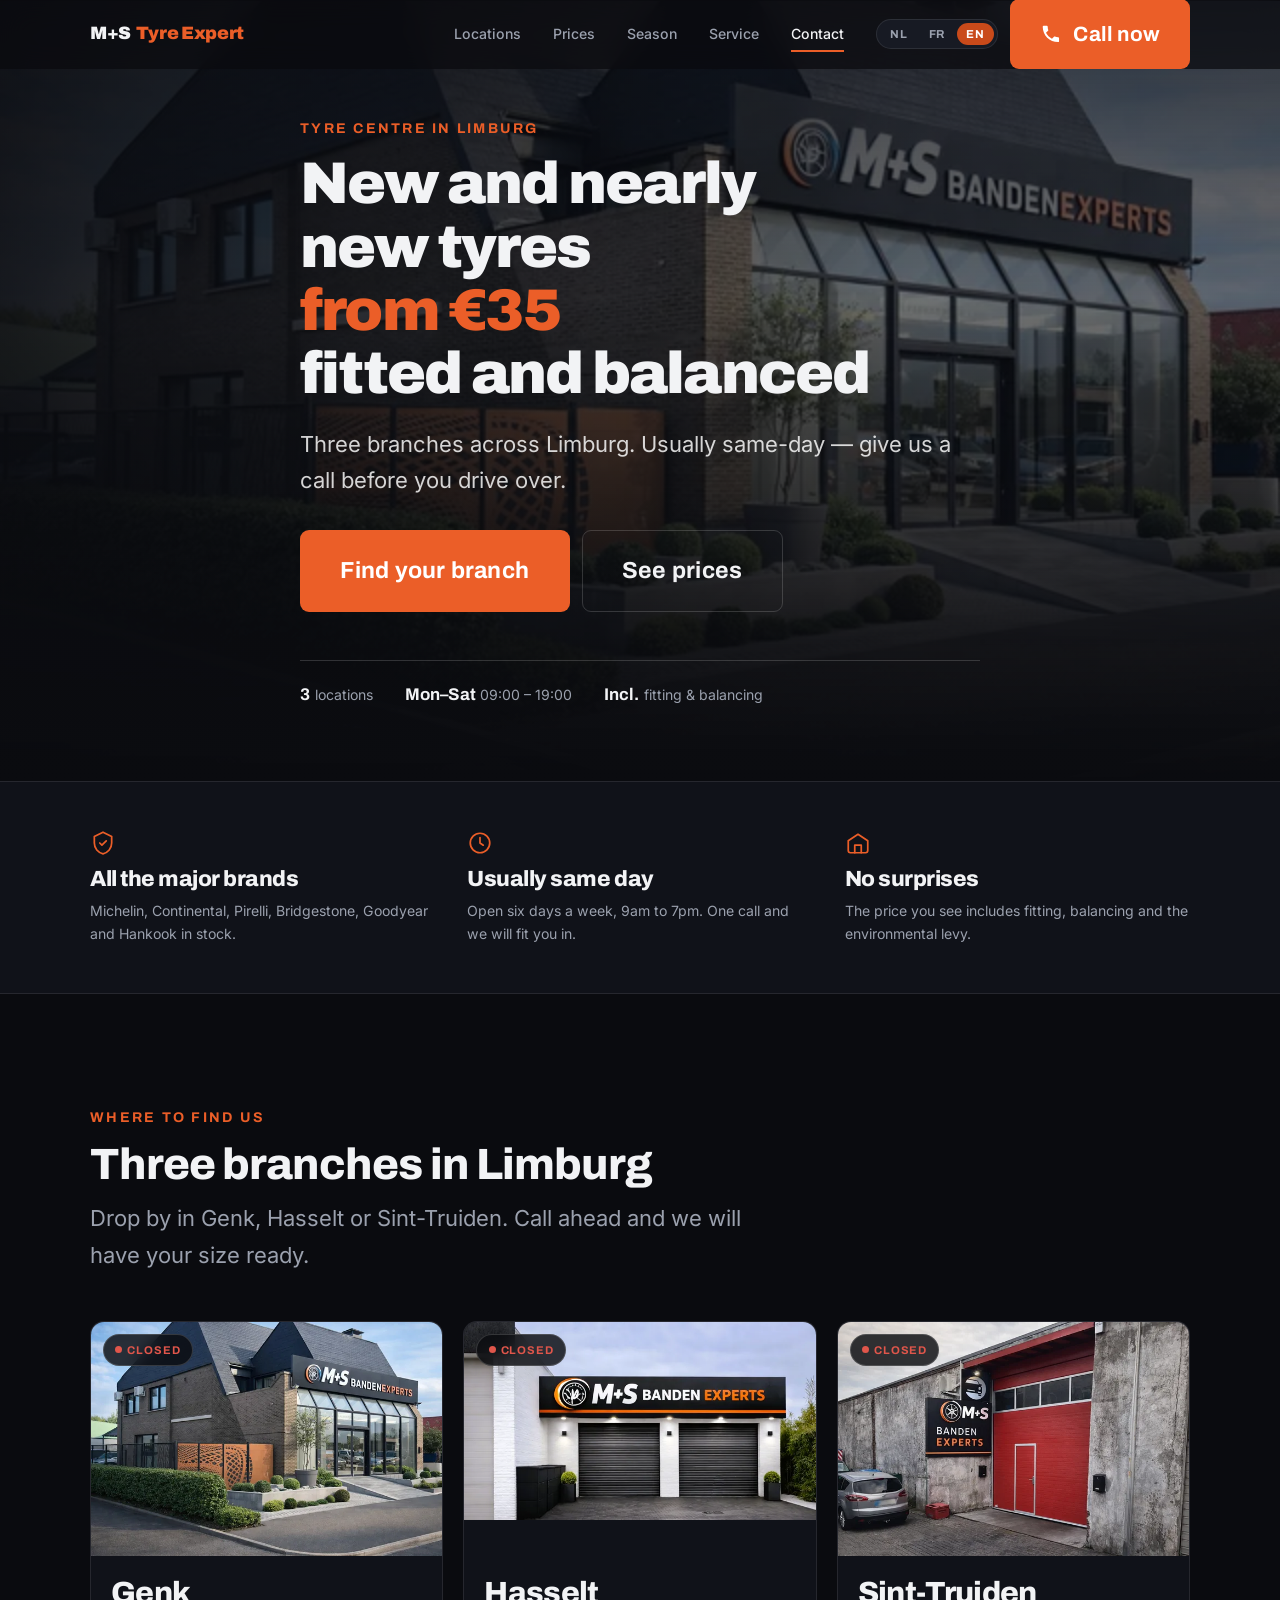
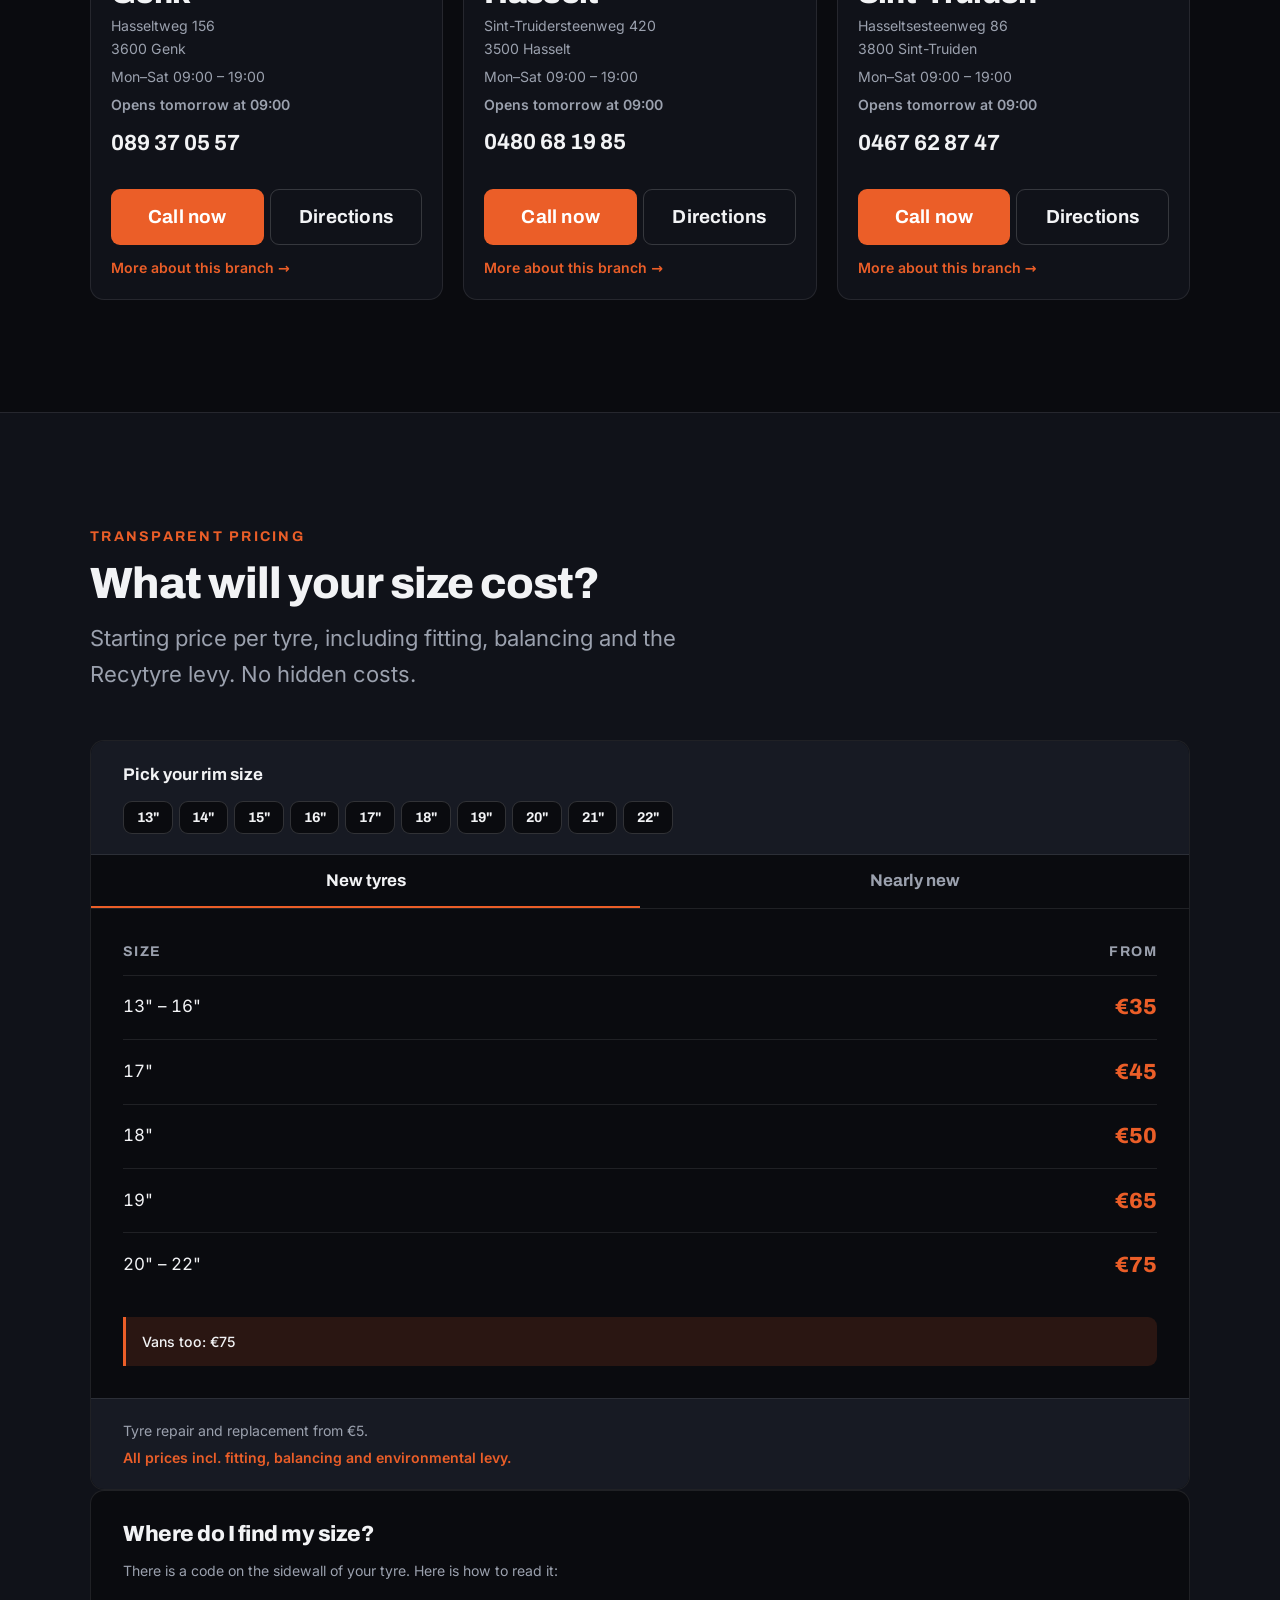
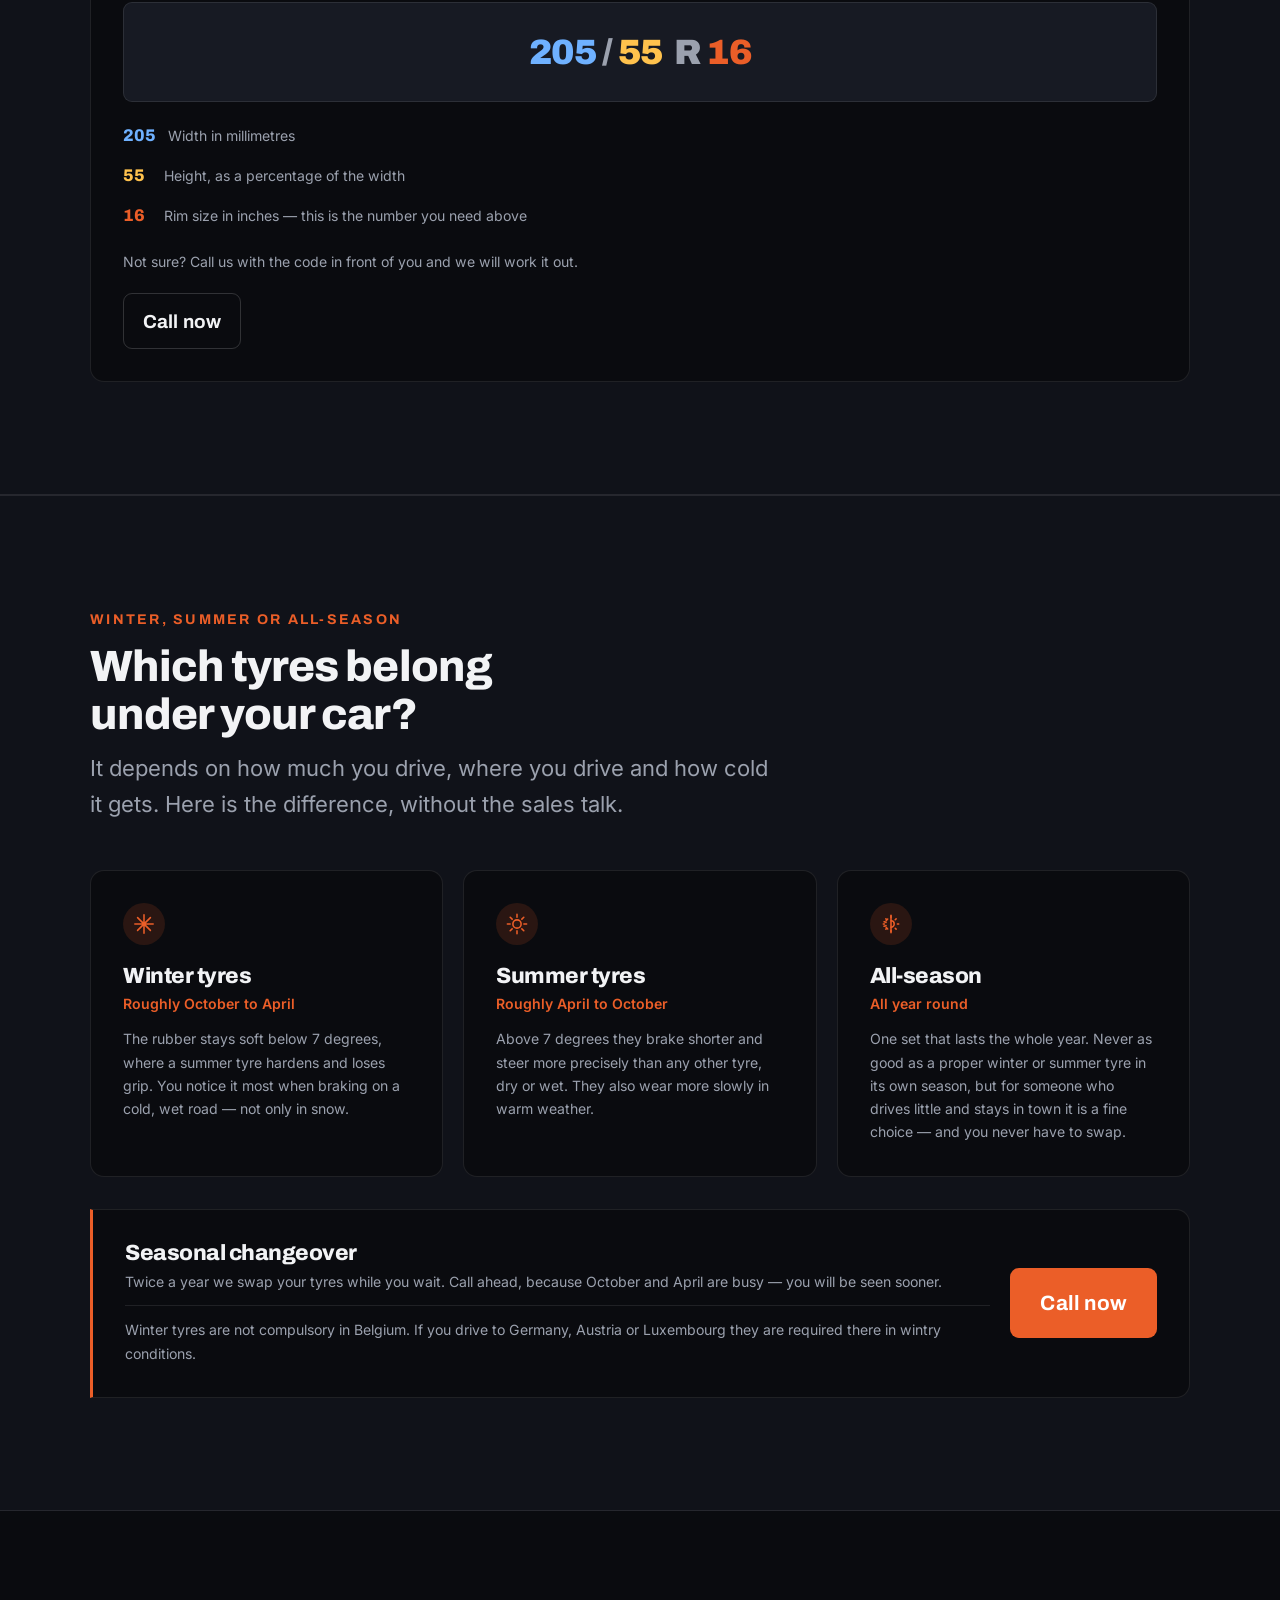
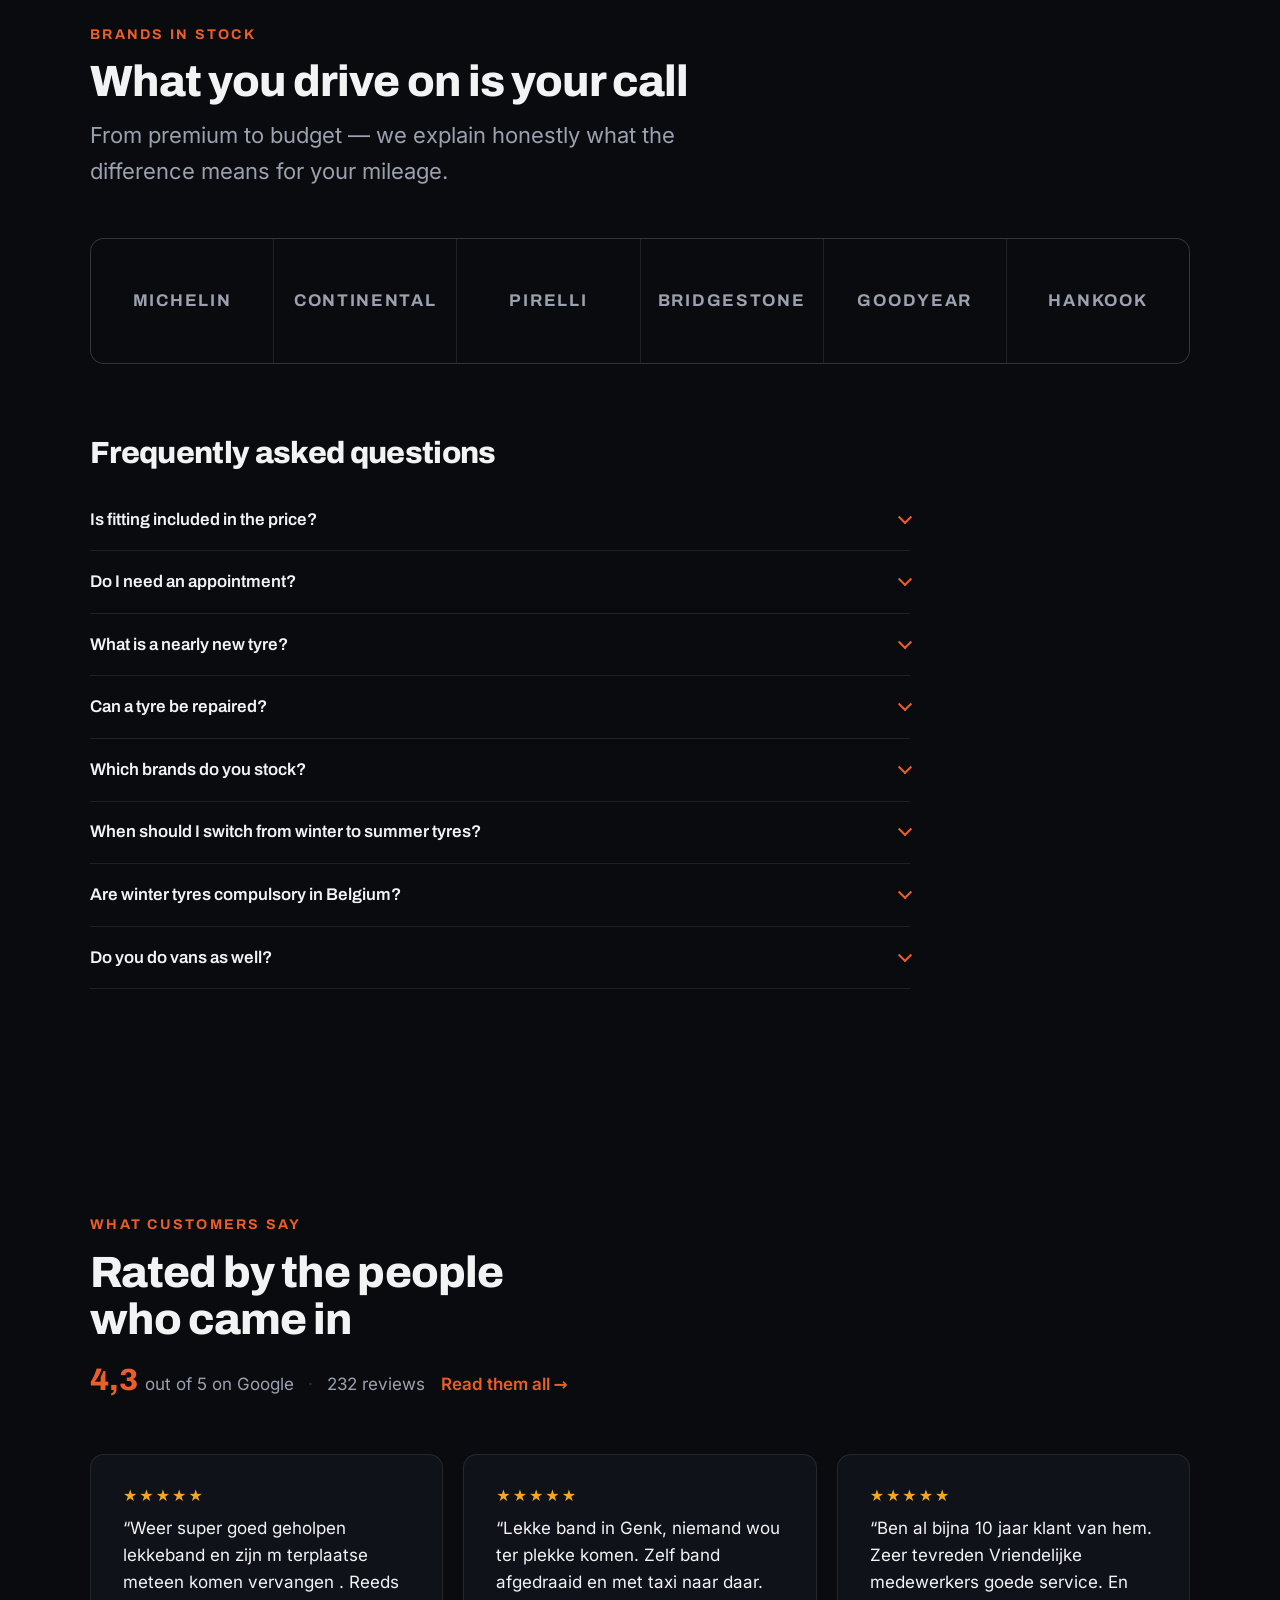
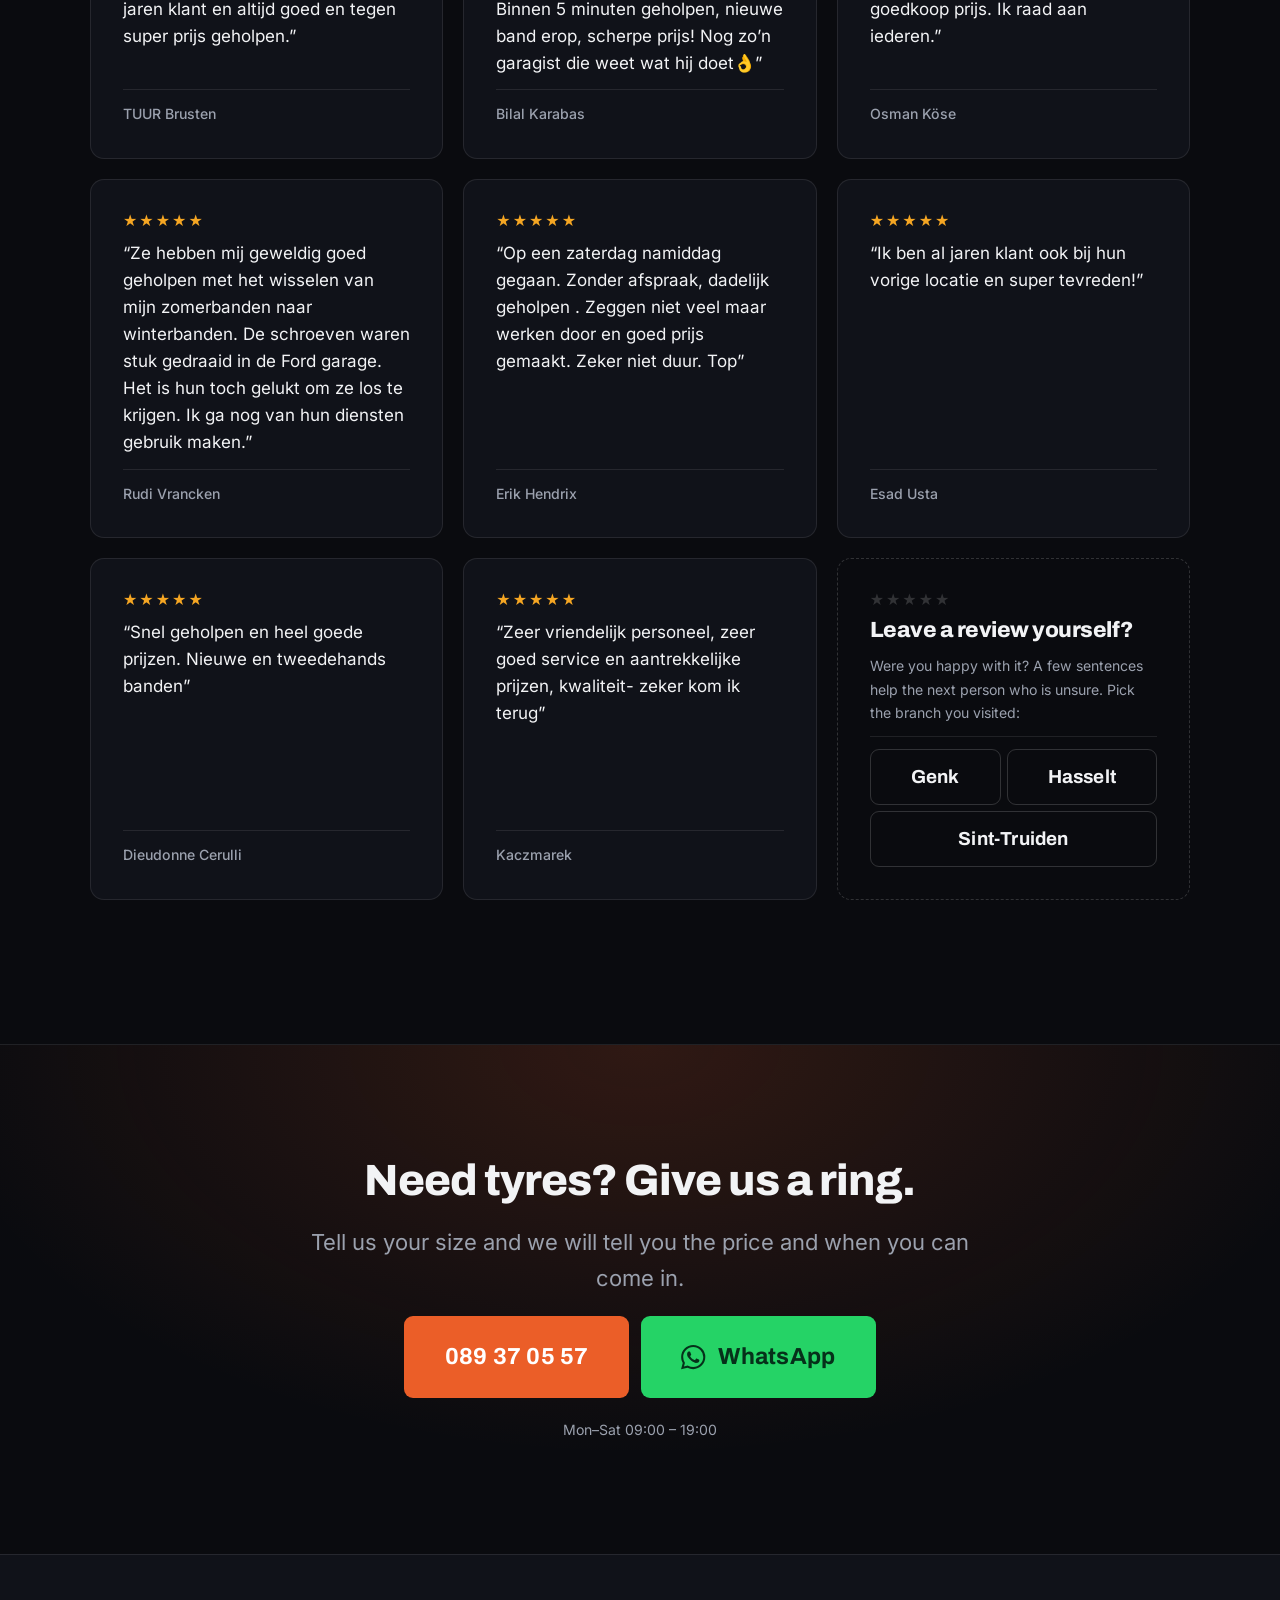
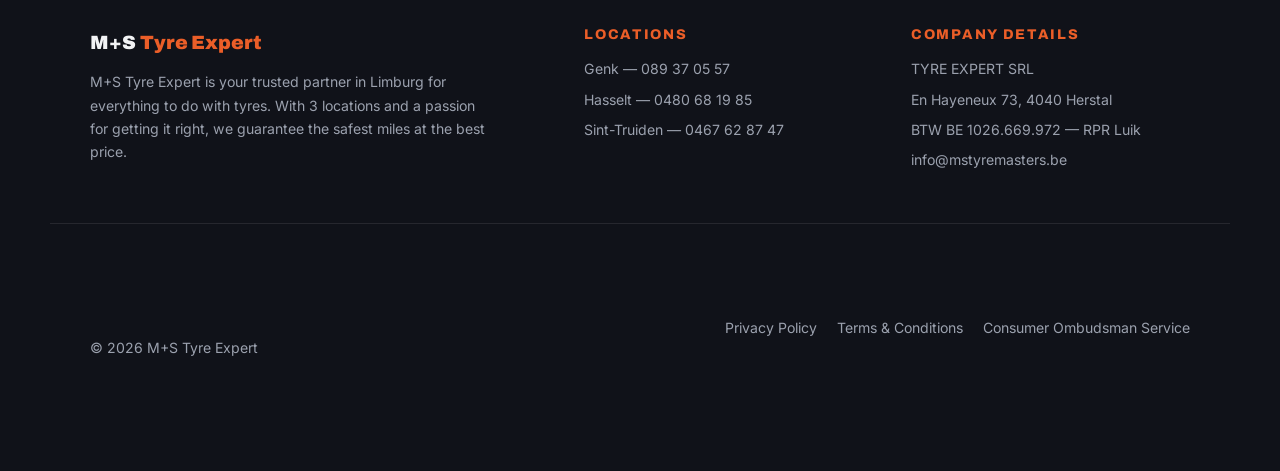
==== commit d424d013: "Vernieuwde site live zetten Vervangt de oude eenpagina-site door de versie die in de testrepo is opg" ====
--- a/index.html
+++ b/index.html
@@ -1,205 +1,757 @@
 <!DOCTYPE html>
 <html lang="nl">
 <head>
-  <meta charset="UTF-8">
-  <meta name="viewport" content="width=device-width, initial-scale=1.0, maximum-scale=1.0, user-scalable=no">
-  <title>M+S Tyre Expert | Uw Bandenspecialist</title>
-  <link rel="preconnect" href="https://fonts.googleapis.com">
-  <link rel="preconnect" href="https://fonts.gstatic.com" crossorigin>
-  <link href="https://fonts.googleapis.com/css2?family=Orbitron:wght@700;900&family=Inter:wght@300;400;600;700&display=swap" rel="stylesheet">
-  <link rel="stylesheet" href="style.css">
+<meta charset="UTF-8">
+<meta name="viewport" content="width=device-width, initial-scale=1">
+
+<title>Banden &amp; winterbanden Genk, Hasselt, Sint-Truiden | M+S</title>
+<meta name="description" content="Zomer-, winter- en all-seasonbanden vanaf €25, incl. montage en balanceren. Drie vestigingen in Limburg: Genk, Hasselt en Sint-Truiden.">
+<link rel="canonical" href="https://mstyreexperts.com/">
+<meta name="theme-color" content="#0A0B0F">
+
+<link rel="icon" href="favicon.ico" sizes="48x48">
+<link rel="icon" href="favicon.svg" type="image/svg+xml">
+<link rel="apple-touch-icon" href="apple-touch-icon.png">
+<link rel="manifest" href="site.webmanifest">
+
+<meta property="og:type" content="website">
+<meta property="og:locale" content="nl_BE">
+<meta property="og:site_name" content="M+S Tyre Expert">
+<meta property="og:title" content="Banden &amp; winterbanden Genk, Hasselt, Sint-Truiden | M+S">
+<meta property="og:description" content="Nieuwe en jonge occasiebanden vanaf €25, incl. montage en balanceren. Drie vestigingen in Limburg.">
+<meta property="og:url" content="https://mstyreexperts.com/">
+<meta property="og:image" content="https://mstyreexperts.com/images/genk-1024.jpg">
+<meta property="og:image:width" content="1024">
+<meta property="og:image:height" content="683">
+<meta property="og:image:alt" content="Vestiging van M+S Tyre Expert in Genk">
+<meta name="twitter:card" content="summary_large_image">
+
+<link rel="preload" as="image" href="images/genk-1536.webp" media="(min-width: 700px)" fetchpriority="high">
+<link rel="preload" as="image" href="images/genk-640.webp" media="(max-width: 699px)" fetchpriority="high">
+<link rel="preload" as="font" type="font/woff2" href="fonts/archivo-latin.woff2" crossorigin>
+<link rel="preload" as="font" type="font/woff2" href="fonts/inter-latin.woff2" crossorigin>
+<link rel="stylesheet" href="fonts.css">
+<link rel="stylesheet" href="style.css">
 </head>
 <body>
-<div id="preloader">
-  <div class="loader-content">
-    <h2 class="logo-main" style="font-size: 2rem;">M+S <span>Tyre Expert</span></h2>
-    <div class="loading-bar"></div>
+
+<a class="skip-link" href="#main" data-i18n="skip_link">Naar hoofdinhoud</a>
+
+<header class="site-header" id="siteHeader">
+  <div class="wrap header-inner">
+    <a href="#top" class="brand" aria-label="M+S Tyre Expert">
+      <span class="brand-mark">M+S</span>
+      <span class="brand-word">Tyre Expert</span>
+    </a>
+
+    <nav class="site-nav" aria-label="Hoofdnavigatie">
+      <a href="#vestigingen" data-i18n="nav_locations">Vestigingen</a>
+      <a href="#prijzen" data-i18n="nav_prices">Prijzen</a>
+      <a href="#seizoen" data-i18n="nav_season">Seizoen</a>
+      <a href="#service" data-i18n="nav_service">Service</a>
+      <a href="#contact" data-i18n="nav_contact">Contact</a>
+    </nav>
+
+    <div class="header-actions">
+      <div class="lang-switcher" role="group" aria-label="Taal / Langue / Language">
+        <button type="button" onclick="changeLanguage('nl')" class="lang-btn active" lang="nl">NL</button>
+        <button type="button" onclick="changeLanguage('fr')" class="lang-btn" lang="fr">FR</button>
+        <button type="button" onclick="changeLanguage('en')" class="lang-btn" lang="en">EN</button>
+      </div>
+      <a href="tel:089370557" class="btn btn-primary btn-header-call">
+        <svg class="ico" viewBox="0 0 24 24" aria-hidden="true"><path d="M6.6 10.8c1.4 2.8 3.8 5.1 6.6 6.6l2.2-2.2c.3-.3.7-.4 1-.2 1.1.4 2.4.6 3.6.6.6 0 1 .4 1 1V20c0 .6-.4 1-1 1-9.4 0-17-7.6-17-17 0-.6.4-1 1-1h3.5c.6 0 1 .4 1 1 0 1.3.2 2.5.6 3.6.1.4 0 .7-.2 1l-2.3 2.2z"/></svg>
+        <span data-i18n="btn_call_now">Bel nu</span>
+      </a>
+    </div>
+
+    <button type="button" class="nav-toggle" id="navToggle" aria-label="Menu" aria-expanded="false" aria-controls="mobileNav">
+      <span></span><span></span><span></span>
+    </button>
   </div>
+
+  <nav class="mobile-nav" id="mobileNav" aria-label="Mobiele navigatie">
+    <div class="mobile-nav-inner">
+      <a href="#vestigingen" data-i18n="nav_locations">Vestigingen</a>
+      <a href="#prijzen" data-i18n="nav_prices">Prijzen</a>
+      <a href="#seizoen" data-i18n="nav_season">Seizoen</a>
+      <a href="#service" data-i18n="nav_service">Service</a>
+      <a href="#contact" data-i18n="nav_contact">Contact</a>
+      <div class="lang-switcher mobile-lang" role="group" aria-label="Taal / Langue / Language">
+        <button type="button" onclick="changeLanguage('nl')" class="lang-btn active" lang="nl">NL</button>
+        <button type="button" onclick="changeLanguage('fr')" class="lang-btn" lang="fr">FR</button>
+        <button type="button" onclick="changeLanguage('en')" class="lang-btn" lang="en">EN</button>
+      </div>
+    </div>
+  </nav>
+</header>
+
+<main id="main">
+
+  <section class="hero" id="top">
+    <picture class="hero-img">
+      <source type="image/webp" media="(max-width: 699px)" srcset="images/genk-640.webp">
+      <source type="image/webp" srcset="images/genk-1024.webp 1024w, images/genk-1536.webp 1536w" sizes="100vw">
+      <img src="images/genk-1024.jpg" alt="" width="1536" height="1024" fetchpriority="high" decoding="async">
+    </picture>
+
+    <div class="wrap hero-inner">
+      <p class="eyebrow" data-i18n="hero_eyebrow">Bandencentrale in Limburg</p>
+      <h1 class="hero-title">
+        <span data-i18n="hero_title_1">Nieuwe en jonge occasiebanden</span>
+        <em data-i18n="hero_title_2">vanaf €35</em>
+        <span data-i18n="hero_title_3">gemonteerd en gebalanceerd</span>
+      </h1>
+      <p class="hero-sub" data-i18n="hero_sub">Drie vestigingen in Limburg. Binnenrijden kan meestal dezelfde dag nog — bel even voor je langskomt.</p>
+
+      <div class="hero-cta">
+        <a href="#vestigingen" class="btn btn-primary btn-lg">
+          <span data-i18n="btn_find_branch">Vind je vestiging</span>
+        </a>
+        <a href="#prijzen" class="btn btn-ghost btn-lg" data-i18n="btn_see_prices">Bekijk prijzen</a>
+      </div>
+
+      <ul class="hero-trust">
+        <li><strong data-i18n="trust_1_k">3</strong> <span data-i18n="trust_1_v">vestigingen</span></li>
+        <li><strong data-i18n="trust_2_k">Ma–Za</strong> <span data-i18n="trust_2_v">09:00 – 19:00</span></li>
+        <li><strong data-i18n="trust_3_k">Incl.</strong> <span data-i18n="trust_3_v">montage &amp; balanceren</span></li>
+      </ul>
+    </div>
+  </section>
+
+  <section class="usp-strip" aria-label="Onze voordelen">
+    <div class="wrap usp-grid">
+      <div class="usp reveal">
+        <svg viewBox="0 0 24 24" aria-hidden="true"><path d="M12 2l8 4v6c0 5-3.4 8.9-8 10-4.6-1.1-8-5-8-10V6l8-4z"/><path d="M9 12l2 2 4-4" class="tick"/></svg>
+        <h2 data-i18n="usp_1_t">Alle topmerken</h2>
+        <p data-i18n="usp_1_d">Michelin, Continental, Pirelli, Bridgestone, Goodyear en Hankook uit voorraad.</p>
+      </div>
+      <div class="usp reveal">
+        <svg viewBox="0 0 24 24" aria-hidden="true"><circle cx="12" cy="12" r="9"/><path d="M12 7v5l3 2" class="tick"/></svg>
+        <h2 data-i18n="usp_2_t">Meestal dezelfde dag</h2>
+        <p data-i18n="usp_2_d">Zes dagen per week open van 9 tot 19 uur. Even bellen en je staat erop.</p>
+      </div>
+      <div class="usp reveal">
+        <svg viewBox="0 0 24 24" aria-hidden="true"><path d="M3 10l9-6 9 6v9a2 2 0 0 1-2 2H5a2 2 0 0 1-2-2z"/><path d="M9 21v-7h6v7" class="tick"/></svg>
+        <h2 data-i18n="usp_3_t">Geen verrassingen</h2>
+        <p data-i18n="usp_3_d">De prijs die je ziet is inclusief montage, balanceren en milieubijdrage.</p>
+      </div>
+    </div>
+  </section>
+
+  <section class="section" id="vestigingen">
+    <div class="wrap">
+      <header class="section-head reveal">
+        <p class="eyebrow" data-i18n="eyebrow_locations">Waar vind je ons</p>
+        <h2 class="section-title" data-i18n="title_locations">Drie vestigingen in Limburg</h2>
+        <p class="section-lead" data-i18n="lead_locations">Kom langs in Genk, Hasselt of Sint-Truiden. Bel gerust vooraf, dan ligt je maat klaar.</p>
+      </header>
+
+      <div class="branch-grid">
+
+        <article class="branch reveal" data-open="09:00" data-close="19:00">
+          <div class="branch-media">
+            <picture>
+              <source type="image/webp" srcset="images/genk-640.webp 640w, images/genk-1024.webp 1024w" sizes="(max-width: 760px) 100vw, 380px">
+              <img src="images/genk-640.jpg" alt="Vestiging van M+S Tyre Expert aan de Hasseltweg in Genk" width="640" height="427" loading="lazy" decoding="async">
+            </picture>
+            <span class="status" data-status aria-live="polite"><i></i><span data-status-text data-i18n="status_loading">Laden…</span></span>
+          </div>
+          <div class="branch-body">
+            <h3><a href="vestigingen/genk/">Genk</a></h3>
+            <address>
+              Hasseltweg 156<br>3600 Genk
+            </address>
+            <p class="branch-hours"><span data-i18n="hours_label">Ma–Za</span> 09:00 – 19:00</p>
+            <p class="branch-when" data-status-detail></p>
+            <p class="branch-phone"><a href="tel:089370557">089 37 05 57</a></p>
+            <div class="branch-actions">
+              <a href="tel:089370557" class="btn btn-primary btn-sm" data-i18n="btn_call">Bel nu</a>
+              <a href="https://www.google.com/maps/search/?api=1&query=M+S+AUTOBANDEN+Hasseltweg+156+3600+Genk" target="_blank" rel="noopener" class="btn btn-ghost btn-sm" data-i18n="btn_route">Route</a>
+            </div>
+            <a class="branch-more" href="vestigingen/genk/" data-i18n="branch_more">Meer over deze vestiging →</a>
+          </div>
+        </article>
+
+        <article class="branch reveal" data-open="09:00" data-close="19:00">
+          <div class="branch-media">
+            <picture>
+              <source type="image/webp" srcset="images/hasselt-640.webp 640w, images/hasselt-1024.webp 1024w" sizes="(max-width: 760px) 100vw, 380px">
+              <img src="images/hasselt-640.jpg" alt="Vestiging van M+S Tyre Expert aan de Sint-Truidersteenweg in Hasselt" width="640" height="360" loading="lazy" decoding="async">
+            </picture>
+            <span class="status" data-status aria-live="polite"><i></i><span data-status-text data-i18n="status_loading">Laden…</span></span>
+          </div>
+          <div class="branch-body">
+            <h3><a href="vestigingen/hasselt/">Hasselt</a></h3>
+            <address>
+              Sint-Truidersteenweg 420<br>3500 Hasselt
+            </address>
+            <p class="branch-hours"><span data-i18n="hours_label">Ma–Za</span> 09:00 – 19:00</p>
+            <p class="branch-when" data-status-detail></p>
+            <p class="branch-phone"><a href="tel:0480681985">0480 68 19 85</a></p>
+            <div class="branch-actions">
+              <a href="tel:0480681985" class="btn btn-primary btn-sm" data-i18n="btn_call">Bel nu</a>
+              <a href="https://www.google.com/maps/search/?api=1&query=Autobanden+Hasselt+Sint-Truidersteenweg+420+3500+Hasselt" target="_blank" rel="noopener" class="btn btn-ghost btn-sm" data-i18n="btn_route">Route</a>
+            </div>
+            <a class="branch-more" href="vestigingen/hasselt/" data-i18n="branch_more">Meer over deze vestiging →</a>
+          </div>
+        </article>
+
+        <article class="branch reveal" data-open="09:00" data-close="19:00">
+          <div class="branch-media">
+            <picture>
+              <source type="image/webp" srcset="images/sint-truiden-640.webp 640w, images/sint-truiden-1024.webp 1024w" sizes="(max-width: 760px) 100vw, 380px">
+              <img src="images/sint-truiden-640.jpg" alt="Vestiging van M+S Tyre Expert aan de Hasseltsesteenweg in Sint-Truiden" width="640" height="427" loading="lazy" decoding="async">
+            </picture>
+            <span class="status" data-status aria-live="polite"><i></i><span data-status-text data-i18n="status_loading">Laden…</span></span>
+          </div>
+          <div class="branch-body">
+            <h3><a href="vestigingen/sint-truiden/">Sint-Truiden</a></h3>
+            <address>
+              Hasseltsesteenweg 86<br>3800 Sint-Truiden
+            </address>
+            <p class="branch-hours"><span data-i18n="hours_label">Ma–Za</span> 09:00 – 19:00</p>
+            <p class="branch-when" data-status-detail></p>
+            <p class="branch-phone"><a href="tel:0467628747">0467 62 87 47</a></p>
+            <div class="branch-actions">
+              <a href="tel:0467628747" class="btn btn-primary btn-sm" data-i18n="btn_call">Bel nu</a>
+              <a href="https://www.google.com/maps/search/?api=1&query=Monthe-Cars+Hasseltsesteenweg+86+3800+Sint-Truiden" target="_blank" rel="noopener" class="btn btn-ghost btn-sm" data-i18n="btn_route">Route</a>
+            </div>
+            <a class="branch-more" href="vestigingen/sint-truiden/" data-i18n="branch_more">Meer over deze vestiging →</a>
+          </div>
+        </article>
+
+      </div>
+    </div>
+  </section>
+
+  <section class="section section-alt" id="prijzen">
+    <div class="wrap">
+      <header class="section-head reveal">
+        <p class="eyebrow" data-i18n="eyebrow_prices">Transparante tarieven</p>
+        <h2 class="section-title" data-i18n="title_prices">Wat kost jouw maat?</h2>
+        <p class="section-lead" data-i18n="lead_prices">Vanafprijs per band, inclusief montage, balanceren en Recytyre-bijdrage. Geen verborgen kosten.</p>
+      </header>
+
+      <div class="price-layout">
+
+        <div class="price-card reveal">
+          <div class="finder">
+            <p class="finder-q" data-i18n="finder_q">Kies je velgmaat</p>
+            <div class="finder-sizes" id="finderSizes" role="group" aria-label="Velgmaat"></div>
+            <div class="finder-out" id="finderOut" aria-live="polite"></div>
+          </div>
+
+          <div class="tabs" role="tablist" aria-label="Soort banden">
+            <button type="button" role="tab" id="tab-nieuw" aria-controls="panel-nieuw" aria-selected="true" class="tab active" onclick="openTab(event, 'panel-nieuw')" data-i18n="tab_new">Nieuwe banden</button>
+            <button type="button" role="tab" id="tab-occasie" aria-controls="panel-occasie" aria-selected="false" class="tab" onclick="openTab(event, 'panel-occasie')" data-i18n="tab_used">Jonge occasie</button>
+          </div>
+
+          <div id="panel-nieuw" class="panel active" role="tabpanel" aria-labelledby="tab-nieuw">
+            <table class="price-table">
+              <caption class="sr-only" data-i18n="cap_new">Prijzen nieuwe banden</caption>
+              <thead><tr><th scope="col" data-i18n="th_size">Maat</th><th scope="col" data-i18n="th_price">Vanaf</th></tr></thead>
+              <tbody>
+                <tr><td>13" – 16"</td><td>€35</td></tr>
+                <tr><td>17"</td><td>€45</td></tr>
+                <tr><td>18"</td><td>€50</td></tr>
+                <tr><td>19"</td><td>€65</td></tr>
+                <tr><td>20" – 22"</td><td>€75</td></tr>
+              </tbody>
+            </table>
+            <p class="price-note" data-i18n="camion_new">Ook voor camionetten: €75</p>
+          </div>
+
+          <div id="panel-occasie" class="panel" role="tabpanel" aria-labelledby="tab-occasie" hidden>
+            <table class="price-table">
+              <caption class="sr-only" data-i18n="cap_used">Prijzen jonge occasiebanden</caption>
+              <thead><tr><th scope="col" data-i18n="th_size">Maat</th><th scope="col" data-i18n="th_price">Vanaf</th></tr></thead>
+              <tbody>
+                <tr><td>13" – 14"</td><td>€25</td></tr>
+                <tr><td>15" – 16"</td><td>€30</td></tr>
+                <tr><td>17" – 18"</td><td>€35</td></tr>
+                <tr><td>19" – 22"</td><td>€45</td></tr>
+              </tbody>
+            </table>
+            <p class="price-note" data-i18n="camion_used">Ook voor camionetten: €45</p>
+          </div>
+
+          <div class="price-foot">
+            <p data-i18n="price_repair">Bandenreparatie en vervanging vanaf €5.</p>
+            <p class="accent" data-i18n="price_incl">Alle prijzen incl. montage, balanceren en milieubijdrage.</p>
+          </div>
+        </div>
+
+        <aside class="size-help reveal" aria-labelledby="sizeHelpTitle">
+          <h3 id="sizeHelpTitle" data-i18n="size_title">Waar vind ik mijn maat?</h3>
+          <p class="size-lead" data-i18n="size_lead">Op de zijkant van je band staat een code. Zo lees je hem:</p>
+
+          <p class="size-code" aria-hidden="true">
+            <span class="sc sc-w">205</span><span class="sc-sep">/</span><span class="sc sc-h">55</span>
+            <span class="sc-sep">R</span><span class="sc sc-r">16</span>
+          </p>
+
+          <dl class="size-legend">
+            <div><dt class="sc-w">205</dt><dd data-i18n="size_width">Breedte in millimeter</dd></div>
+            <div><dt class="sc-h">55</dt><dd data-i18n="size_ratio">Hoogte, in procent van de breedte</dd></div>
+            <div><dt class="sc-r">16</dt><dd data-i18n="size_rim">Velgmaat in inch — dit getal heb je hierboven nodig</dd></div>
+          </dl>
+
+          <p class="size-note" data-i18n="size_note">Twijfel je? Bel ons met de code bij de hand, dan zoeken wij het uit.</p>
+          <a href="tel:089370557" class="btn btn-ghost btn-sm" data-i18n="btn_call">Bel nu</a>
+        </aside>
+
+      </div>
+    </div>
+  </section>
+
+  <section class="section section-alt" id="seizoen">
+    <div class="wrap">
+      <header class="section-head reveal">
+        <p class="eyebrow" data-i18n="eyebrow_season">Winter, zomer of all-season</p>
+        <h2 class="section-title" data-i18n="title_season">Welke banden horen onder je wagen?</h2>
+        <p class="section-lead" data-i18n="lead_season">Het hangt af van hoeveel je rijdt, waar je rijdt en hoe koud het wordt. Hier is het verschil, zonder verkooppraat.</p>
+      </header>
+
+      <div class="season-grid">
+
+        <article class="season reveal" id="winterbanden">
+          <div class="season-icon" aria-hidden="true">
+            <svg viewBox="0 0 24 24"><path d="M12 2v20M2 12h20M5 5l14 14M19 5L5 19"/></svg>
+          </div>
+          <h3 data-i18n="season_w_t">Winterbanden</h3>
+          <p class="season-when" data-i18n="season_w_when">Ongeveer oktober tot april</p>
+          <p data-i18n="season_w_d">Het rubber blijft zacht onder 7 graden, waar een zomerband hard wordt en grip verliest. Het verschil merk je vooral bij remmen op een koude, natte weg — niet alleen in de sneeuw.</p>
+        </article>
+
+        <article class="season reveal" id="zomerbanden">
+          <div class="season-icon" aria-hidden="true">
+            <svg viewBox="0 0 24 24"><circle cx="12" cy="12" r="4.5"/><path d="M12 1.5v3M12 19.5v3M1.5 12h3M19.5 12h3M4.6 4.6l2.1 2.1M17.3 17.3l2.1 2.1M19.4 4.6l-2.1 2.1M6.7 17.3l-2.1 2.1"/></svg>
+          </div>
+          <h3 data-i18n="season_z_t">Zomerbanden</h3>
+          <p class="season-when" data-i18n="season_z_when">Ongeveer april tot oktober</p>
+          <p data-i18n="season_z_d">Boven 7 graden remmen ze korter en sturen ze preciezer dan eender welke andere band, droog én nat. Ze slijten ook trager bij warm weer.</p>
+        </article>
+
+        <article class="season reveal" id="allseason">
+          <div class="season-icon" aria-hidden="true">
+            <svg viewBox="0 0 24 24"><path d="M12 2.5v19"/><path d="M12 8.5a3.5 3.5 0 0 1 0 7"/><path d="M12 3.6V5m0 14v1.4M17.6 6.4l-1 1m-9.2 9.2l-1 1M20.4 12H19M5 12H3.6m14 5.6l-1-1M7.4 7.4l-1-1"/><path d="M8.4 6.6l-1.6 1.6M8.4 17.4l-1.6-1.6M4.4 9.6l2.2.6M4.4 14.4l2.2-.6" stroke-linecap="round"/></svg>
+          </div>
+          <h3 data-i18n="season_a_t">All-season</h3>
+          <p class="season-when" data-i18n="season_a_when">Het hele jaar door</p>
+          <p data-i18n="season_a_d">Eén stel dat het hele jaar meekan. Nooit zo goed als een echte winter- of zomerband in zijn eigen seizoen, maar voor wie weinig kilometers maakt en in de stad blijft, is het een prima keuze — en je moet nooit wisselen.</p>
+        </article>
+
+      </div>
+
+      <div class="season-note reveal">
+        <div>
+          <h3 data-i18n="swap_t">Seizoenswissel</h3>
+          <p data-i18n="swap_d">Twee keer per jaar je banden laten wisselen doen we terwijl je wacht. Bel even vooraf, want in oktober en april is het druk — dan zit je sneller aan de beurt.</p>
+          <p class="season-legal" data-i18n="swap_legal">In België zijn winterbanden niet verplicht. Rijd je naar Duitsland, Oostenrijk of Luxemburg, dan zijn ze daar bij winterse omstandigheden wél verplicht.</p>
+        </div>
+        <a href="tel:089370557" class="btn btn-primary" data-i18n="btn_call_now">Bel nu</a>
+      </div>
+    </div>
+  </section>
+
+  <section class="section" id="service">
+    <div class="wrap">
+      <header class="section-head reveal">
+        <p class="eyebrow" data-i18n="eyebrow_brands">Merken uit voorraad</p>
+        <h2 class="section-title" data-i18n="title_brands">Waar je op rijdt, kies je zelf</h2>
+        <p class="section-lead" data-i18n="lead_brands">Van premium tot budget — we leggen eerlijk uit wat het verschil is voor jouw kilometers.</p>
+      </header>
+
+      <ul class="brand-row reveal">
+        <li>Michelin</li>
+        <li>Continental</li>
+        <li>Pirelli</li>
+        <li>Bridgestone</li>
+        <li>Goodyear</li>
+        <li>Hankook</li>
+      </ul>
+
+      <div class="faq reveal">
+        <h3 class="faq-title" data-i18n="faq_title">Veelgestelde vragen</h3>
+
+        <details class="faq-item">
+          <summary data-i18n="faq_q1">Zit montage in de prijs?</summary>
+          <p data-i18n="faq_a1">Ja. De prijs die je hierboven ziet is per band en inclusief montage, balanceren en de Recytyre-milieubijdrage. Er komt niets bij.</p>
+        </details>
+
+        <details class="faq-item">
+          <summary data-i18n="faq_q2">Moet ik een afspraak maken?</summary>
+          <p data-i18n="faq_a2">Bel even voor je langskomt. Dan weten we of je maat op voorraad is en kunnen we je meteen verder helpen.</p>
+        </details>
+
+        <details class="faq-item">
+          <summary data-i18n="faq_q3">Wat is een jonge occasie?</summary>
+          <p data-i18n="faq_a3">Een gebruikte band met voldoende profiel die wij hebben nagekeken. Je krijgt er 7 dagen garantie op. Nieuwe banden hebben de wettelijke garantie.</p>
+        </details>
+
+        <details class="faq-item">
+          <summary data-i18n="faq_q4">Kan een band hersteld worden?</summary>
+          <p data-i18n="faq_a4">Vaak wel, afhankelijk van waar de schade zit. Herstellen begint bij €5 — altijd goedkoper dan vervangen. Kom langs en we bekijken het.</p>
+        </details>
+
+        <details class="faq-item">
+          <summary data-i18n="faq_q5">Welke merken hebben jullie?</summary>
+          <p data-i18n="faq_a5">Michelin, Continental, Pirelli, Bridgestone, Goodyear en Hankook, naast voordeligere merken. Vertel ons hoeveel je rijdt, dan zeggen we wat de moeite waard is.</p>
+        </details>
+
+        <details class="faq-item">
+          <summary data-i18n="faq_q8">Wanneer moet ik van winter- naar zomerbanden?</summary>
+          <p data-i18n="faq_a8">De vuistregel is 7 graden: blijft het daar overdag onder, dan rijd je beter op winterbanden. In de praktijk wisselen de meeste mensen rond oktober en rond april. Bel gerust, dan spreken we een moment af.</p>
+        </details>
+
+        <details class="faq-item">
+          <summary data-i18n="faq_q9">Zijn winterbanden verplicht in België?</summary>
+          <p data-i18n="faq_a9">Nee. In België bestaat er geen winterbandenplicht. Rijd je naar Duitsland, Oostenrijk of Luxemburg, dan moet je er bij winterse omstandigheden wel op rijden — iets om te weten als je vanuit Limburg de grens over gaat.</p>
+        </details>
+
+        <details class="faq-item">
+          <summary data-i18n="faq_q6">Doen jullie ook camionetten?</summary>
+          <p data-i18n="faq_a6">Ja. Camionetbanden zijn €75 nieuw en €45 in jonge occasie, ook weer inclusief montage en balanceren.</p>
+        </details>
+      </div>
+    </div>
+  </section>
+
+  <!-- reviews:start -->
+  <section class="section" id="reviews">
+    <div class="wrap">
+      <header class="section-head reveal">
+        <p class="eyebrow" data-i18n="eyebrow_reviews">Wat klanten zeggen</p>
+        <h2 class="section-title" data-i18n="title_reviews">Beoordeeld door wie er langskwam</h2>
+        <p class="review-summary"><strong>4,3</strong> <span data-i18n="reviews_outof">van 5 op Google</span><span class="review-sep" aria-hidden="true">·</span><span>232 <span data-i18n="reviews_count">reviews</span></span>
+          <a href="https://www.google.com/maps/search/?api=1&amp;query=M+S+AUTOBANDEN+Hasseltweg+156+3600+Genk" target="_blank" rel="noopener" class="review-readall" data-i18n="reviews_readall">Lees ze allemaal →</a></p>
+      </header>
+
+      <div class="review-grid">
+        <blockquote class="review reveal">
+          <p class="review-stars" role="img" aria-label="5 van 5 sterren"><span class="star on" aria-hidden="true">★</span><span class="star on" aria-hidden="true">★</span><span class="star on" aria-hidden="true">★</span><span class="star on" aria-hidden="true">★</span><span class="star on" aria-hidden="true">★</span></p>
+          <p class="review-text">Weer super goed geholpen lekkeband en zijn m terplaatse meteen komen vervangen . Reeds jaren klant en altijd goed en tegen super prijs geholpen.</p>
+          <footer class="review-meta">TUUR Brusten</footer>
+        </blockquote>
+        <blockquote class="review reveal">
+          <p class="review-stars" role="img" aria-label="5 van 5 sterren"><span class="star on" aria-hidden="true">★</span><span class="star on" aria-hidden="true">★</span><span class="star on" aria-hidden="true">★</span><span class="star on" aria-hidden="true">★</span><span class="star on" aria-hidden="true">★</span></p>
+          <p class="review-text">Lekke band in Genk, niemand wou ter plekke komen. Zelf band afgedraaid en met taxi naar daar. Binnen 5 minuten geholpen, nieuwe band erop, scherpe prijs! Nog zo’n garagist die weet wat hij doet👌</p>
+          <footer class="review-meta">Bilal Karabas</footer>
+        </blockquote>
+        <blockquote class="review reveal">
+          <p class="review-stars" role="img" aria-label="5 van 5 sterren"><span class="star on" aria-hidden="true">★</span><span class="star on" aria-hidden="true">★</span><span class="star on" aria-hidden="true">★</span><span class="star on" aria-hidden="true">★</span><span class="star on" aria-hidden="true">★</span></p>
+          <p class="review-text">Ben al bijna 10 jaar klant van hem. Zeer tevreden Vriendelijke medewerkers goede service. En goedkoop prijs. Ik raad aan iederen.</p>
+          <footer class="review-meta">Osman Köse</footer>
+        </blockquote>
+        <blockquote class="review reveal">
+          <p class="review-stars" role="img" aria-label="5 van 5 sterren"><span class="star on" aria-hidden="true">★</span><span class="star on" aria-hidden="true">★</span><span class="star on" aria-hidden="true">★</span><span class="star on" aria-hidden="true">★</span><span class="star on" aria-hidden="true">★</span></p>
+          <p class="review-text">Ze hebben mij geweldig goed geholpen met het wisselen van mijn zomerbanden naar winterbanden. De schroeven waren stuk gedraaid in de Ford garage. Het is hun toch gelukt om ze los te krijgen. Ik ga nog van hun diensten gebruik maken.</p>
+          <footer class="review-meta">Rudi Vrancken</footer>
+        </blockquote>
+        <blockquote class="review reveal">
+          <p class="review-stars" role="img" aria-label="5 van 5 sterren"><span class="star on" aria-hidden="true">★</span><span class="star on" aria-hidden="true">★</span><span class="star on" aria-hidden="true">★</span><span class="star on" aria-hidden="true">★</span><span class="star on" aria-hidden="true">★</span></p>
+          <p class="review-text">Op een zaterdag namiddag gegaan. Zonder afspraak, dadelijk geholpen . Zeggen niet veel maar werken door en goed prijs gemaakt. Zeker niet duur. Top</p>
+          <footer class="review-meta">Erik Hendrix</footer>
+        </blockquote>
+        <blockquote class="review reveal">
+          <p class="review-stars" role="img" aria-label="5 van 5 sterren"><span class="star on" aria-hidden="true">★</span><span class="star on" aria-hidden="true">★</span><span class="star on" aria-hidden="true">★</span><span class="star on" aria-hidden="true">★</span><span class="star on" aria-hidden="true">★</span></p>
+          <p class="review-text">Ik ben al jaren klant ook bij hun vorige locatie en super tevreden!</p>
+          <footer class="review-meta">Esad Usta</footer>
+        </blockquote>
+        <blockquote class="review reveal">
+          <p class="review-stars" role="img" aria-label="5 van 5 sterren"><span class="star on" aria-hidden="true">★</span><span class="star on" aria-hidden="true">★</span><span class="star on" aria-hidden="true">★</span><span class="star on" aria-hidden="true">★</span><span class="star on" aria-hidden="true">★</span></p>
+          <p class="review-text">Snel geholpen en heel goede prijzen. Nieuwe en tweedehands banden</p>
+          <footer class="review-meta">Dieudonne Cerulli</footer>
+        </blockquote>
+        <blockquote class="review reveal">
+          <p class="review-stars" role="img" aria-label="5 van 5 sterren"><span class="star on" aria-hidden="true">★</span><span class="star on" aria-hidden="true">★</span><span class="star on" aria-hidden="true">★</span><span class="star on" aria-hidden="true">★</span><span class="star on" aria-hidden="true">★</span></p>
+          <p class="review-text">Zeer vriendelijk personeel, zeer goed service en aantrekkelijke prijzen, kwaliteit- zeker kom ik terug</p>
+          <footer class="review-meta">Kaczmarek</footer>
+        </blockquote>
+        <div class="review review-add reveal">
+          <p class="review-stars" aria-hidden="true"><span class="star on">★</span><span class="star on">★</span><span class="star on">★</span><span class="star on">★</span><span class="star on">★</span></p>
+          <h3 data-i18n="reviews_add_t">Zelf een review achterlaten?</h3>
+          <p class="review-add-d" data-i18n="reviews_add_d">Was je tevreden? Een paar zinnen helpen de volgende die twijfelt. Kies de vestiging waar je was:</p>
+          <div class="review-add-links">
+            <a href="https://www.google.com/maps/search/?api=1&amp;query=M+S+AUTOBANDEN+Hasseltweg+156+3600+Genk" target="_blank" rel="noopener" class="btn btn-ghost btn-sm">Genk</a>
+            <a href="https://www.google.com/maps/search/?api=1&amp;query=Autobanden+Hasselt+Sint-Truidersteenweg+420+3500+Hasselt" target="_blank" rel="noopener" class="btn btn-ghost btn-sm">Hasselt</a>
+            <a href="https://www.google.com/maps/search/?api=1&amp;query=Monthe-Cars+Hasseltsesteenweg+86+3800+Sint-Truiden" target="_blank" rel="noopener" class="btn btn-ghost btn-sm">Sint-Truiden</a>
+          </div>
+        </div>
+      </div>
+    </div>
+  </section>
+  <!-- reviews:end -->
+
+  <section class="cta-band" id="contact">
+    <div class="wrap cta-inner">
+      <h2 data-i18n="cta_title">Banden nodig? Bel even.</h2>
+      <p data-i18n="cta_sub">Vertel ons je maat, dan zeggen we meteen wat het kost en wanneer je terecht kan.</p>
+      <div class="cta-actions">
+        <a href="tel:089370557" class="btn btn-primary btn-lg">089 37 05 57</a>
+        <a href="https://wa.me/32467628747" target="_blank" rel="noopener" class="btn btn-whatsapp btn-lg">
+          <svg class="ico" viewBox="0 0 24 24" aria-hidden="true"><path d="M17.472 14.382c-.297-.149-1.758-.867-2.03-.967-.273-.099-.471-.148-.67.15-.197.297-.767.966-.94 1.164-.173.199-.347.223-.644.075-.297-.15-1.255-.463-2.39-1.475-.883-.788-1.48-1.761-1.653-2.059-.173-.297-.018-.458.13-.606.134-.133.298-.347.446-.52.149-.174.198-.298.298-.497.099-.198.05-.371-.025-.52-.075-.149-.669-1.612-.916-2.207-.242-.579-.487-.5-.669-.51-.173-.008-.371-.01-.57-.01-.198 0-.52.074-.792.372-.272.297-1.04 1.016-1.04 2.479 0 1.462 1.065 2.875 1.213 3.074.149.198 2.096 3.2 5.077 4.487.709.306 1.262.489 1.694.625.712.227 1.36.195 1.871.118.571-.085 1.758-.719 2.006-1.413.248-.694.248-1.289.173-1.413-.074-.124-.272-.198-.57-.347m-5.421 7.403h-.004a9.87 9.87 0 01-5.031-1.378l-.361-.214-3.741.982.998-3.648-.235-.374a9.86 9.86 0 01-1.51-5.26c.001-5.45 4.436-9.884 9.888-9.884 2.64 0 5.122 1.03 6.988 2.898a9.825 9.825 0 012.893 6.994c-.003 5.45-4.437 9.884-9.885 9.884m8.413-18.297A11.815 11.815 0 0012.05 0C5.495 0 .16 5.335.157 11.892c0 2.096.547 4.142 1.588 5.945L.057 24l6.305-1.654a11.882 11.882 0 005.683 1.448h.005c6.554 0 11.89-5.335 11.893-11.893a11.821 11.821 0 00-3.48-8.413z"/></svg>
+          WhatsApp
+        </a>
+      </div>
+      <p class="cta-hours"><span data-i18n="hours_label">Ma–Za</span> 09:00 – 19:00</p>
+    </div>
+  </section>
+
+</main>
+
+<footer class="site-footer">
+  <div class="wrap footer-grid">
+    <div class="footer-brand">
+      <span class="brand-mark">M+S</span> <span class="brand-word">Tyre Expert</span>
+      <p class="about" data-i18n="about_us">M+S Tyre Expert is uw vertrouwde partner in Limburg voor alles wat met banden te maken heeft. Met 3 vestigingen en een passie voor perfectie garanderen wij u de veiligste wegkilometers tegen de beste prijs.</p>
+    </div>
+
+    <div class="footer-col">
+      <h2 data-i18n="foot_branches">Vestigingen</h2>
+      <ul>
+        <li>Genk — <a href="tel:089370557">089 37 05 57</a></li>
+        <li>Hasselt — <a href="tel:0480681985">0480 68 19 85</a></li>
+        <li>Sint-Truiden — <a href="tel:0467628747">0467 62 87 47</a></li>
+      </ul>
+    </div>
+
+    <div class="footer-col">
+      <h2 data-i18n="foot_company">Bedrijfsgegevens</h2>
+      <ul>
+        <li>TYRE EXPERT SRL</li>
+        <li>En Hayeneux 73, 4040 Herstal</li>
+        <li>BTW BE 1026.669.972 — RPR Luik</li>
+        <li><a href="mailto:info@mstyremasters.be">info@mstyremasters.be</a></li>
+      </ul>
+    </div>
+  </div>
+
+  <div class="wrap footer-bar">
+    <p>© <span id="year">2026</span> M+S Tyre Expert</p>
+    <nav class="legal" aria-label="Juridisch">
+      <a href="privacy.html" data-i18n="privacy_link">Privacybeleid</a>
+      <a href="voorwaarden.html" data-i18n="terms_link">Algemene Voorwaarden</a>
+      <a href="https://consumentenombudsdienst.be/nl" target="_blank" rel="noopener" data-i18n="complaints_link">Consumentenombudsdienst</a>
+    </nav>
+  </div>
+</footer>
+
+<div class="call-bar">
+  <a href="tel:089370557" class="btn btn-primary">
+    <svg class="ico" viewBox="0 0 24 24" aria-hidden="true"><path d="M6.6 10.8c1.4 2.8 3.8 5.1 6.6 6.6l2.2-2.2c.3-.3.7-.4 1-.2 1.1.4 2.4.6 3.6.6.6 0 1 .4 1 1V20c0 .6-.4 1-1 1-9.4 0-17-7.6-17-17 0-.6.4-1 1-1h3.5c.6 0 1 .4 1 1 0 1.3.2 2.5.6 3.6.1.4 0 .7-.2 1l-2.3 2.2z"/></svg>
+    <span data-i18n="btn_call_now">Bel nu</span>
+  </a>
+  <a href="https://wa.me/32467628747" target="_blank" rel="noopener" class="btn btn-whatsapp" aria-label="WhatsApp">
+    <svg class="ico" viewBox="0 0 24 24" aria-hidden="true"><path d="M17.472 14.382c-.297-.149-1.758-.867-2.03-.967-.273-.099-.471-.148-.67.15-.197.297-.767.966-.94 1.164-.173.199-.347.223-.644.075-.297-.15-1.255-.463-2.39-1.475-.883-.788-1.48-1.761-1.653-2.059-.173-.297-.018-.458.13-.606.134-.133.298-.347.446-.52.149-.174.198-.298.298-.497.099-.198.05-.371-.025-.52-.075-.149-.669-1.612-.916-2.207-.242-.579-.487-.5-.669-.51-.173-.008-.371-.01-.57-.01-.198 0-.52.074-.792.372-.272.297-1.04 1.016-1.04 2.479 0 1.462 1.065 2.875 1.213 3.074.149.198 2.096 3.2 5.077 4.487.709.306 1.262.489 1.694.625.712.227 1.36.195 1.871.118.571-.085 1.758-.719 2.006-1.413.248-.694.248-1.289.173-1.413-.074-.124-.272-.198-.57-.347m-5.421 7.403h-.004a9.87 9.87 0 01-5.031-1.378l-.361-.214-3.741.982.998-3.648-.235-.374a9.86 9.86 0 01-1.51-5.26c.001-5.45 4.436-9.884 9.888-9.884 2.64 0 5.122 1.03 6.988 2.898a9.825 9.825 0 012.893 6.994c-.003 5.45-4.437 9.884-9.885 9.884m8.413-18.297A11.815 11.815 0 0012.05 0C5.495 0 .16 5.335.157 11.892c0 2.096.547 4.142 1.588 5.945L.057 24l6.305-1.654a11.882 11.882 0 005.683 1.448h.005c6.554 0 11.89-5.335 11.893-11.893a11.821 11.821 0 00-3.48-8.413z"/></svg>
+  </a>
 </div>
 
-<div class="lang-switcher">
-  <button onclick="changeLanguage('nl')" class="lang-btn active">NL</button>
-  <button onclick="changeLanguage('fr')" class="lang-btn">FR</button>
-  <button onclick="changeLanguage('en')" class="lang-btn">EN</button>
-</div>
-
-<div class="scroll-container">
-
-  <section id="home" class="full-page hero">
-    <div class="hero-content">
-      <h1 class="logo-main">M+S <span>Tyre Expert</span></h1>
-      <p class="hero-slogan">
-        <span class="subtle-num">3</span> <span data-i18n="hero_locaties">locaties.</span>
-        <span class="subtle-text" data-i18n="hero_standaard">1 standaard: Perfectie.</span>
-      </p>
-      <div class="scroll-wrapper">
-        <span class="scroll-text" data-i18n="scroll_discover">Ontdek onze vestigingen</span>
-        <div class="arrow"></div>
-      </div>
-    </div>
-  </section>
-
-
-
-
-
-
-
-  <section id="locations" class="full-page locations-bg">
-    <h2 class="section-title" data-i18n="title_locations">Onze Vestigingen</h2>
-    <div class="flex-container">
-      <div class="location-card reveal" style="background-image: url('images/msbandencentrale.png');">
-        <div class="status-tag">Open</div>
-        <div class="card-overlay">
-          <div class="card-info">
-            <h3>Genk</h3>
-            <p>Hasseltweg 156, 3600 Genk</p>
-            <div class="card-buttons">
-              <a href="tel:089370557" class="btn-card" data-i18n="btn_call">Bel Nu</a>
-              <a href="https://www.google.com/maps/search/?api=1&query=M+S+AUTOBANDEN+Hasseltweg+156+3600+Genk" target="_blank" class="btn-card btn-maps" data-i18n="btn_route">Route</a>
-            </div>
-          </div>
-        </div>
-      </div>
-
-<div class="location-card reveal" style="background-image: url('images/msbandenexpertshasselt.png');">
-        <div class="status-tag">Open</div>
-        <div class="card-overlay">
-          <div class="card-info">
-            <h3>Hasselt</h3>
-            <p>Sint-truidersteenweg 420, 3500 Hasselt</p>
-            <div class="card-buttons">
-              <a href="tel:0480681985" class="btn-card" data-i18n="btn_call">Bel Nu</a>
-              <a href="https://www.google.com/maps/search/?api=1&query=Autobanden+Hasselt+Sint-Truidersteenweg+420+3500+Hasselt" target="_blank" class="btn-card btn-maps" data-i18n="btn_route">Route</a>
-            </div>
-          </div>
-        </div>
-      </div>
-
-      <div class="location-card reveal" style="background-image: url('images/msbandenexpertsinttruiden.jpg');">
-        <div class="status-tag">Open</div>
-        <div class="card-overlay">
-          <div class="card-info">
-            <h3>Sint-Truiden</h3>
-            <p>Hasseltsesteenweg 86, 3800 Sint-Truiden</p>
-            <div class="card-buttons">
-              <a href="tel:0467628747" class="btn-card" data-i18n="btn_call">Bel Nu</a>
-              <a href="https://www.google.com/maps/search/?api=1&query=Monthé-Cars+Hasseltsesteenweg+82+3800+Sint-Truiden" target="_blank" class="btn-card btn-maps" data-i18n="btn_route">Route</a>
-            </div>
-          </div>
-        </div>
-      </div>
-    </div>
-  </section>
-
-  <section id="prices" class="full-page prices-bg">
-    <h2 class="section-title" data-i18n="price_title">Merken & Prijzen</h2>
-
-    <div class="price-container">
-      <div class="brands-grid">
-        <div class="brand-item">MICHELIN</div>
-        <div class="brand-item">CONTINENTAL</div>
-        <div class="brand-item">PIRELLI</div>
-        <div class="brand-item">BRIDGESTONE</div>
-        <div class="brand-item">GOODYEAR</div>
-        <div class="brand-item">HANKOOK</div>
-      </div>
-
-      <div class="price-tabs">
-        <button class="tab-btn active" onclick="openTab(event, 'nieuw')" data-i18n="tab_new">Nieuw</button>
-        <button class="tab-btn" onclick="openTab(event, 'tweedehands')" data-i18n="tab_used">Jonge Occassie</button>
-      </div>
-
-      <div class="table-responsive">
-        <div id="nieuw" class="tab-content active">
-          <table class="price-table">
-            <thead>
-            <tr><th data-i18n="th_size">Maat</th><th data-i18n="th_price">Vanaf</th></tr>
-            </thead>
-            <tbody>
-            <tr><td>13" - 16"</td><td>€35</td></tr>
-            <tr><td>17"</td><td>€45</td></tr>
-            <tr><td>18"</td><td>€50</td></tr>
-            <tr><td>19"</td><td>€65</td></tr>
-            <tr><td>20" - 22"</td><td>€75</td></tr>
-            </tbody>
-          </table>
-          <div class="camionetten-box" data-i18n="camion_new">Ook voor Camionetten: €75</div>
-        </div>
-
-        <div id="tweedehands" class="tab-content">
-          <table class="price-table">
-            <thead>
-            <tr><th data-i18n="th_size">Maat</th><th data-i18n="th_price">Vanaf</th></tr>
-            </thead>
-            <tbody>
-            <tr><td>13" - 14"</td><td>€25</td></tr>
-            <tr><td>15" - 16"</td><td>€30</td></tr>
-            <tr><td>17" - 18"</td><td>€35</td></tr>
-            <tr><td>19" - 22"</td><td>€45</td></tr>
-            </tbody>
-          </table>
-          <div class="camionetten-box" data-i18n="camion_used">Ook voor Camionetten: €45</div>
-        </div>
-      </div>
-      <div class="minimal-info-section">
-        <div class="minimal-row" data-i18n="service_repair_bar">Bandenreparatie & Vervanging vanaf €5.</div>
-        <div class="minimal-row orange-text" data-i18n="service_include_bar">Alle prijzen incl. montage & balanceren.</div>
-      </div>
-    </div>
-  </section>
-
-  <footer id="footer" class="full-page footer-section">
-    <div class="final-content">
-      <h2 class="logo-main">M+S <span>Tyre Expert</span></h2>
-      <div class="company-details">
-        <p><strong>TYRE EXPERT SRL</strong></p>
-        <p class="about-text" data-i18n="about_us">M+S Tyre Expert is uw vertrouwde partner in Limburg voor alles wat met banden te maken heeft. Met 3 vestigingen en een passie voor perfectie garanderen wij u de veiligste wegkilometers tegen de beste prijs.</p>
-
-        <p>En Hayeneux 73, 4040 Herstal</p>
-        <p>BTW: BE 1026.669.972 | RPR Luik</p>
-        <p><strong>Ma - Za: 09:00 - 19:00</strong></p>
-        <p class="footer-email">Email: <a href="mailto:info@mstyreemasters.be">info@mstyremasters.be</a></p>
-      </div>
-      <p class="site-footer">© 2026 M+S Tyre Expert</p>
-      <div class="legal-links">
-        <a href="#" data-i18n="privacy_link">Privacybeleid</a> |
-        <a href="#" data-i18n="terms_link">Algemene Voorwaarden</a> |
-        <a href="https://consumentenombudsdienst.be/nl" target="_blank" data-i18n="complaints_link">Consumentenombudsdienst</a>
-      </div>
-    </div>
-  </footer>
-
-</div>
-
-<script src="script.js"></script>
-<div id="privacy-modal" class="modal">
-  <div class="modal-content">
-    <span class="close-modal">&times;</span>
-    <h2 data-i18n="privacy_title">Privacybeleid</h2>
-    <p data-i18n="privacy_text">
-      TYRE EXPERT SRL respecteert uw privacy. Wij verzamelen enkel persoonsgegevens die u vrijwillig verstrekt.
-      Deze worden uitsluitend gebruikt voor onze dienstverlening en niet gedeeld met derden.
-    </p>
-  </div>
-</div>
-<div id="terms-modal" class="modal">
-  <div class="modal-content">
-    <span class="close-modal-terms">&times;</span>
-    <h2 data-i18n="terms_title">Algemene Voorwaarden</h2>
-    <div class="terms-text-container" data-i18n="terms_text">
-    </div>
-  </div>
-</div>
-<div class="nav-dots">
-  <a href="#home" class="dot active"></a>
-  <a href="#locations" class="dot"></a>
-  <a href="#prices" class="dot"></a>
-  <a href="#footer" class="dot"></a>
-</div>
-<a href="https://wa.me/3289370557" target="_blank" class="whatsapp-fab" title="WhatsApp">
-  <svg viewBox="0 0 24 24" xmlns="http://www.w3.org/2000/svg"><path d="M17.472 14.382c-.297-.149-1.758-.867-2.03-.967-.273-.099-.471-.148-.67.15-.197.297-.767.966-.94 1.164-.173.199-.347.223-.644.075-.297-.15-1.255-.463-2.39-1.475-.883-.788-1.48-1.761-1.653-2.059-.173-.297-.018-.458.13-.606.134-.133.298-.347.446-.52.149-.174.198-.298.298-.497.099-.198.05-.371-.025-.52-.075-.149-.669-1.612-.916-2.207-.242-.579-.487-.5-.669-.51-.173-.008-.371-.01-.57-.01-.198 0-.52.074-.792.372-.272.297-1.04 1.016-1.04 2.479 0 1.462 1.065 2.875 1.213 3.074.149.198 2.096 3.2 5.077 4.487.709.306 1.262.489 1.694.625.712.227 1.36.195 1.871.118.571-.085 1.758-.719 2.006-1.413.248-.694.248-1.289.173-1.413-.074-.124-.272-.198-.57-.347m-5.421 7.403h-.004a9.87 9.87 0 01-5.031-1.378l-.361-.214-3.741.982.998-3.648-.235-.374a9.86 9.86 0 01-1.51-5.26c.001-5.45 4.436-9.884 9.888-9.884 2.64 0 5.122 1.03 6.988 2.898a9.825 9.825 0 012.893 6.994c-.003 5.45-4.437 9.884-9.885 9.884m8.413-18.297A11.815 11.815 0 0012.05 0C5.495 0 .16 5.335.157 11.892c0 2.096.547 4.142 1.588 5.945L.057 24l6.305-1.654a11.882 11.882 0 005.683 1.448h.005c6.554 0 11.89-5.335 11.893-11.893a11.821 11.821 0 00-3.48-8.413z"/></svg>
-</a>
+<button type="button" class="to-top" id="toTop" aria-label="Terug naar boven">
+  <svg viewBox="0 0 24 24" aria-hidden="true"><path d="M12 19V5M5 12l7-7 7 7"/></svg>
+</button>
+
+<script type="application/ld+json">
+{
+  "@context": "https://schema.org",
+  "@graph": [
+    {
+      "@type": "Organization",
+      "@id": "https://mstyreexperts.com/#org",
+      "name": "M+S Tyre Expert",
+      "alternateName": [
+        "M+S Bandenexperts",
+        "MS Banden Experts",
+        "M+S Banden"
+      ],
+      "legalName": "TYRE EXPERT SRL",
+      "url": "https://mstyreexperts.com/",
+      "email": "info@mstyremasters.be",
+      "vatID": "BE1026669972",
+      "address": {
+        "@type": "PostalAddress",
+        "streetAddress": "En Hayeneux 73",
+        "postalCode": "4040",
+        "addressLocality": "Herstal",
+        "addressCountry": "BE"
+      }
+    },
+    {
+      "@type": "FAQPage",
+      "@id": "https://mstyreexperts.com/#faq",
+      "mainEntity": [
+        {
+          "@type": "Question",
+          "name": "Zit montage in de prijs?",
+          "acceptedAnswer": {
+            "@type": "Answer",
+            "text": "Ja. De prijs die je hierboven ziet is per band en inclusief montage, balanceren en de Recytyre-milieubijdrage. Er komt niets bij."
+          }
+        },
+        {
+          "@type": "Question",
+          "name": "Moet ik een afspraak maken?",
+          "acceptedAnswer": {
+            "@type": "Answer",
+            "text": "Bel even voor je langskomt. Dan weten we of je maat op voorraad is en kunnen we je meteen verder helpen."
+          }
+        },
+        {
+          "@type": "Question",
+          "name": "Wat is een jonge occasie?",
+          "acceptedAnswer": {
+            "@type": "Answer",
+            "text": "Een gebruikte band met voldoende profiel die wij hebben nagekeken. Je krijgt er 7 dagen garantie op. Nieuwe banden hebben de wettelijke garantie."
+          }
+        },
+        {
+          "@type": "Question",
+          "name": "Kan een band hersteld worden?",
+          "acceptedAnswer": {
+            "@type": "Answer",
+            "text": "Vaak wel, afhankelijk van waar de schade zit. Herstellen begint bij €5 — altijd goedkoper dan vervangen. Kom langs en we bekijken het."
+          }
+        },
+        {
+          "@type": "Question",
+          "name": "Welke merken hebben jullie?",
+          "acceptedAnswer": {
+            "@type": "Answer",
+            "text": "Michelin, Continental, Pirelli, Bridgestone, Goodyear en Hankook, naast voordeligere merken. Vertel ons hoeveel je rijdt, dan zeggen we wat de moeite waard is."
+          }
+        },
+        {
+          "@type": "Question",
+          "name": "Wanneer moet ik van winter- naar zomerbanden?",
+          "acceptedAnswer": {
+            "@type": "Answer",
+            "text": "De vuistregel is 7 graden: blijft het daar overdag onder, dan rijd je beter op winterbanden. In de praktijk wisselen de meeste mensen rond oktober en rond april. Bel gerust, dan spreken we een moment af."
+          }
+        },
+        {
+          "@type": "Question",
+          "name": "Zijn winterbanden verplicht in België?",
+          "acceptedAnswer": {
+            "@type": "Answer",
+            "text": "Nee. In België bestaat er geen winterbandenplicht. Rijd je naar Duitsland, Oostenrijk of Luxemburg, dan moet je er bij winterse omstandigheden wel op rijden — iets om te weten als je vanuit Limburg de grens over gaat."
+          }
+        },
+        {
+          "@type": "Question",
+          "name": "Doen jullie ook camionetten?",
+          "acceptedAnswer": {
+            "@type": "Answer",
+            "text": "Ja. Camionetbanden zijn €75 nieuw en €45 in jonge occasie, ook weer inclusief montage en balanceren."
+          }
+        }
+      ]
+    },
+    {
+      "@type": "TireShop",
+      "name": "M+S Tyre Expert Genk",
+      "alternateName": [
+        "M+S Bandenexperts Genk"
+      ],
+      "parentOrganization": {
+        "@id": "https://mstyreexperts.com/#org"
+      },
+      "image": "https://mstyreexperts.com/images/genk-1024.jpg",
+      "telephone": "+3289370557",
+      "address": {
+        "@type": "PostalAddress",
+        "streetAddress": "Hasseltweg 156",
+        "postalCode": "3600",
+        "addressLocality": "Genk",
+        "addressCountry": "BE"
+      },
+      "openingHoursSpecification": [
+        {
+          "@type": "OpeningHoursSpecification",
+          "dayOfWeek": [
+            "Monday",
+            "Tuesday",
+            "Wednesday",
+            "Thursday",
+            "Friday",
+            "Saturday"
+          ],
+          "opens": "09:00",
+          "closes": "19:00"
+        }
+      ]
+    },
+    {
+      "@type": "TireShop",
+      "name": "M+S Tyre Expert Hasselt",
+      "alternateName": [
+        "M+S Bandenexperts Hasselt"
+      ],
+      "parentOrganization": {
+        "@id": "https://mstyreexperts.com/#org"
+      },
+      "image": "https://mstyreexperts.com/images/hasselt-1024.jpg",
+      "telephone": "+32480681985",
+      "address": {
+        "@type": "PostalAddress",
+        "streetAddress": "Sint-Truidersteenweg 420",
+        "postalCode": "3500",
+        "addressLocality": "Hasselt",
+        "addressCountry": "BE"
+      },
+      "openingHoursSpecification": [
+        {
+          "@type": "OpeningHoursSpecification",
+          "dayOfWeek": [
+            "Monday",
+            "Tuesday",
+            "Wednesday",
+            "Thursday",
+            "Friday",
+            "Saturday"
+          ],
+          "opens": "09:00",
+          "closes": "19:00"
+        }
+      ]
+    },
+    {
+      "@type": "TireShop",
+      "name": "M+S Tyre Expert Sint-Truiden",
+      "alternateName": [
+        "M+S Bandenexperts Sint-Truiden"
+      ],
+      "parentOrganization": {
+        "@id": "https://mstyreexperts.com/#org"
+      },
+      "image": "https://mstyreexperts.com/images/sint-truiden-1024.jpg",
+      "telephone": "+32467628747",
+      "address": {
+        "@type": "PostalAddress",
+        "streetAddress": "Hasseltsesteenweg 86",
+        "postalCode": "3800",
+        "addressLocality": "Sint-Truiden",
+        "addressCountry": "BE"
+      },
+      "openingHoursSpecification": [
+        {
+          "@type": "OpeningHoursSpecification",
+          "dayOfWeek": [
+            "Monday",
+            "Tuesday",
+            "Wednesday",
+            "Thursday",
+            "Friday",
+            "Saturday"
+          ],
+          "opens": "09:00",
+          "closes": "19:00"
+        }
+      ]
+    }
+  ]
+}
+</script>
+
+<script src="script.js" defer></script>
 </body>
-
-</html>+</html>
--- a/fonts.css
+++ b/fonts.css
@@ -0,0 +1,39 @@
+/* Zelf gehost, opgehaald met tools/fetch-fonts.py.
+   Zo gaat er geen verzoek — en dus geen IP-adres van een bezoeker —
+   naar Google alleen maar om de letters te laden. */
+
+@font-face {
+  font-family: 'Inter';
+  font-style: normal;
+  font-weight: 400 700;
+  font-display: swap;
+  src: url('fonts/inter-latin-ext.woff2') format('woff2');
+  unicode-range: U+0100-02BA, U+02BD-02C5, U+02C7-02CC, U+02CE-02D7, U+02DD-02FF, U+0304, U+0308, U+0329, U+1D00-1DBF, U+1E00-1E9F, U+1EF2-1EFF, U+2020, U+20A0-20AB, U+20AD-20C4, U+2113, U+2C60-2C7F, U+A720-A7FF;
+}
+
+@font-face {
+  font-family: 'Inter';
+  font-style: normal;
+  font-weight: 400 700;
+  font-display: swap;
+  src: url('fonts/inter-latin.woff2') format('woff2');
+  unicode-range: U+0000-00FF, U+0131, U+0152-0153, U+02BB-02BC, U+02C6, U+02DA, U+02DC, U+0304, U+0308, U+0329, U+2000-206F, U+20AC, U+2122, U+2191, U+2193, U+2212, U+2215, U+FEFF, U+FFFD;
+}
+
+@font-face {
+  font-family: 'Archivo';
+  font-style: normal;
+  font-weight: 600 900;
+  font-display: swap;
+  src: url('fonts/archivo-latin-ext.woff2') format('woff2');
+  unicode-range: U+0100-02BA, U+02BD-02C5, U+02C7-02CC, U+02CE-02D7, U+02DD-02FF, U+0304, U+0308, U+0329, U+1D00-1DBF, U+1E00-1E9F, U+1EF2-1EFF, U+2020, U+20A0-20AB, U+20AD-20C4, U+2113, U+2C60-2C7F, U+A720-A7FF;
+}
+
+@font-face {
+  font-family: 'Archivo';
+  font-style: normal;
+  font-weight: 600 900;
+  font-display: swap;
+  src: url('fonts/archivo-latin.woff2') format('woff2');
+  unicode-range: U+0000-00FF, U+0131, U+0152-0153, U+02BB-02BC, U+02C6, U+02DA, U+02DC, U+0304, U+0308, U+0329, U+2000-206F, U+20AC, U+2122, U+2191, U+2193, U+2212, U+2215, U+FEFF, U+FFFD;
+}
--- a/style.css
+++ b/style.css
@@ -1,1126 +1,1405 @@
-/* =====================================================
-   FUTURISTIC THEME — M+S TYRE EXPERT
-   ===================================================== */
-
-/* =====================================================
-   1. VARIABELEN
-   ===================================================== */
+/* =========================================================================
+   M+S Tyre Expert
+   Opbouw: 1 tokens  2 basis  3 hulpklassen  4 knoppen  5 header
+           6 hero  7 usp  8 secties  9 vestigingen  10 prijzen
+           11 merken  12 cta  13 footer  14 belbalk  15 modals
+   ========================================================================= */
+
+/* 1 ----------------------------------------------------------- tokens --- */
 :root {
-    --primary:        #eb5e28;
-    --primary-bright: #ff6e35;
-    --primary-glow:   rgba(235, 94, 40, 0.38);
-    --primary-ghost:  rgba(235, 94, 40, 0.07);
-
-    --dark:           #000000;
-    --surface:        #0a0a0a;
-    --surface-2:      #111111;
-    --surface-3:      #181818;
-
-    --border:         rgba(255, 255, 255, 0.055);
-    --border-accent:  rgba(235, 94, 40, 0.22);
-    --border-hot:     rgba(235, 94, 40, 0.55);
-
-    --white:          #ffffff;
-    --muted:          rgba(255, 255, 255, 0.42);
-    --muted-up:       rgba(255, 255, 255, 0.68);
-
-    --shadow-sm:      0 4px 20px rgba(0, 0, 0, 0.5);
-    --shadow-md:      0 14px 44px rgba(0, 0, 0, 0.65);
-    --shadow-lg:      0 32px 80px rgba(0, 0, 0, 0.85);
-    --glow-sm:        0 0 16px var(--primary-glow);
-    --glow-md:        0 0 32px var(--primary-glow), 0 0 80px rgba(235,94,40,0.12);
-
-    --r-sm:    5px;
-    --r-md:    10px;
-    --r-lg:    16px;
-    --r-full:  999px;
-
-    --ease:    cubic-bezier(0.4, 0, 0.2, 1);
-    --spring:  cubic-bezier(0.175, 0.885, 0.32, 1.275);
-}
-
-/* =====================================================
-   2. RESET & BASE
-   ===================================================== */
-*, *::before, *::after {
-    margin: 0;
-    padding: 0;
-    box-sizing: border-box;
+  /* kleuren */
+  --bg:        #0A0B0F;
+  --bg-2:      #101219;
+  --bg-3:      #171A23;
+  --line:      rgba(255, 255, 255, 0.09);
+  --line-str:  rgba(255, 255, 255, 0.16);
+  --text:      #F2F3F5;
+  --muted:     #9BA1AE;
+  --brand:     #EB5E28;
+  --brand-hi:  #FF7A45;
+  --brand-dim: rgba(235, 94, 40, 0.14);
+  --brand-deep: #C94A1A;   /* wit hierop haalt 4,69 — voor kleine vlakjes */
+  --open:      #35C77E;
+  --closed:    #E0564B;
+
+  /* typografie */
+  --font-display: 'Archivo', system-ui, -apple-system, sans-serif;
+  --font-body:    'Inter', system-ui, -apple-system, sans-serif;
+
+  --step--1: clamp(0.80rem, 0.77rem + 0.14vw, 0.88rem);
+  --step-0:  clamp(0.95rem, 0.91rem + 0.20vw, 1.06rem);
+  --step-1:  clamp(1.15rem, 1.07rem + 0.38vw, 1.38rem);
+  --step-2:  clamp(1.45rem, 1.29rem + 0.78vw, 1.95rem);
+  --step-3:  clamp(1.85rem, 1.55rem + 1.48vw, 2.75rem);
+  --step-4:  clamp(2.30rem, 1.75rem + 2.70vw, 4.00rem);
+
+  /* ruimte */
+  --sp-1: 0.375rem;
+  --sp-2: 0.75rem;
+  --sp-3: 1.25rem;
+  --sp-4: 2rem;
+  --sp-5: 3rem;
+  --sp-6: 4.5rem;
+  --sp-7: 7rem;
+
+  --wrap: 1180px;
+  --gutter: clamp(1.1rem, 4vw, 2.5rem);
+  --radius: 14px;
+  --radius-sm: 9px;
+  --ease: cubic-bezier(0.22, 0.75, 0.3, 1);
+
+  --header-h: 68px;
+
+  /* Knoptekst blijft op of boven 18.66px, zodat wit op oranje
+     als grote tekst telt en de contrastnorm haalt. */
+  --btn-text: clamp(1.18rem, 1.12rem + 0.22vw, 1.3rem);
+}
+
+/* 2 ------------------------------------------------------------ basis --- */
+*, *::before, *::after { box-sizing: border-box; }
+
+html {
+  scroll-behavior: smooth;
+  scroll-padding-top: calc(var(--header-h) + 12px);
+  -webkit-text-size-adjust: 100%;
 }
 
 body {
-    font-family: 'Inter', system-ui, -apple-system, sans-serif;
-    background: var(--dark);
-    color: var(--white);
-    overflow: hidden;
-    line-height: 1.6;
-    -webkit-font-smoothing: antialiased;
-    -moz-osx-font-smoothing: grayscale;
-}
-
-/* =====================================================
-   3. SCROLL CONTAINER
-   ===================================================== */
-.scroll-container {
-    height: 100dvh;
-    overflow-y: scroll;
-    scroll-snap-type: y mandatory;
-    scroll-behavior: smooth;
-    scrollbar-width: thin;
-    scrollbar-color: var(--primary) transparent;
-}
-
-.scroll-container::-webkit-scrollbar       { width: 3px; }
-.scroll-container::-webkit-scrollbar-track { background: transparent; }
-.scroll-container::-webkit-scrollbar-thumb { background: var(--primary); border-radius: 3px; }
-
-.full-page {
-    min-height: 100dvh;
+  margin: 0;
+  background: var(--bg);
+  color: var(--text);
+  font-family: var(--font-body);
+  font-size: var(--step-0);
+  line-height: 1.65;
+  -webkit-font-smoothing: antialiased;
+  overflow-x: hidden;
+}
+
+h1, h2, h3 {
+  font-family: var(--font-display);
+  font-weight: 800;
+  line-height: 1.08;
+  letter-spacing: -0.022em;
+  margin: 0;
+  text-wrap: balance;
+}
+
+p { margin: 0; }
+img, picture, svg { display: block; max-width: 100%; }
+img { height: auto; }
+
+a { color: inherit; text-decoration: none; }
+
+ul { margin: 0; padding: 0; list-style: none; }
+
+address { font-style: normal; }
+
+:focus-visible {
+  outline: 2px solid var(--brand-hi);
+  outline-offset: 3px;
+  border-radius: 4px;
+}
+
+::selection { background: var(--brand); color: #fff; }
+
+/* 3 ------------------------------------------------------ hulpklassen --- */
+.wrap {
+  width: 100%;
+  max-width: var(--wrap);
+  margin-inline: auto;
+  padding-inline: var(--gutter);
+}
+
+.sr-only {
+  position: absolute;
+  width: 1px; height: 1px;
+  padding: 0; margin: -1px;
+  overflow: hidden;
+  clip-path: inset(50%);
+  white-space: nowrap;
+}
+
+.skip-link {
+  position: absolute;
+  left: var(--sp-3);
+  top: -100px;
+  z-index: 200;
+  background: var(--brand-deep);
+  color: #fff;
+  padding: 0.7rem 1.1rem;
+  border-radius: var(--radius-sm);
+  font-weight: 600;
+  transition: top 0.2s var(--ease);
+}
+.skip-link:focus { top: var(--sp-3); }
+
+.eyebrow {
+  font-family: var(--font-display);
+  font-size: var(--step--1);
+  font-weight: 700;
+  letter-spacing: 0.16em;
+  text-transform: uppercase;
+  color: var(--brand);
+  margin-bottom: var(--sp-2);
+}
+
+/* 4 ---------------------------------------------------------- knoppen --- */
+.btn {
+  display: inline-flex;
+  align-items: center;
+  justify-content: center;
+  gap: 0.55em;
+  padding: 0.8em 1.4em;
+  border: 1px solid transparent;
+  border-radius: var(--radius-sm);
+  font-family: var(--font-display);
+  font-size: var(--btn-text);
+  font-weight: 700;
+  letter-spacing: 0.01em;
+  cursor: pointer;
+  white-space: nowrap;
+  transition: background 0.18s var(--ease), border-color 0.18s var(--ease),
+              transform 0.18s var(--ease), color 0.18s var(--ease);
+}
+.btn:active { transform: translateY(1px); }
+
+.btn .ico { width: 1.05em; height: 1.05em; fill: currentColor; flex: none; }
+
+.btn-primary {
+  background: var(--brand);
+  color: #fff;
+}
+.btn-primary:hover { background: var(--brand-hi); }
+
+.btn-ghost {
+  background: transparent;
+  border-color: var(--line-str);
+  color: var(--text);
+}
+.btn-ghost:hover { border-color: var(--text); background: rgba(255,255,255,0.05); }
+
+.btn-whatsapp { background: #25D366; color: #06301A; }
+.btn-whatsapp:hover { background: #3BE57B; }
+
+.btn-lg { padding: 0.9em 1.7em; font-size: clamp(1.25rem, 1.15rem + 0.4vw, 1.45rem); }
+.btn-sm { padding: 0.6em 1em; font-size: 1.18rem; }
+
+/* 5 ----------------------------------------------------------- header --- */
+.site-header {
+  position: sticky;
+  top: 0;
+  z-index: 100;
+  background: rgba(10, 11, 15, 0.72);
+  backdrop-filter: blur(14px);
+  -webkit-backdrop-filter: blur(14px);
+  border-bottom: 1px solid transparent;
+  transition: background 0.25s var(--ease), border-color 0.25s var(--ease);
+}
+.site-header.scrolled {
+  background: rgba(10, 11, 15, 0.94);
+  border-bottom-color: var(--line);
+}
+
+.header-inner {
+  height: var(--header-h);
+  display: flex;
+  align-items: center;
+  gap: var(--sp-3);
+}
+
+.brand {
+  font-family: var(--font-display);
+  font-weight: 900;
+  font-size: 1.12rem;
+  letter-spacing: -0.02em;
+  display: flex;
+  align-items: baseline;
+  gap: 0.4ch;
+  flex: none;
+}
+.brand-mark { color: var(--text); }
+.brand-word { color: var(--brand); }
+
+.site-nav {
+  display: none;
+  margin-left: auto;
+  gap: var(--sp-4);
+  font-size: var(--step--1);
+  font-weight: 500;
+}
+.site-nav a {
+  color: var(--muted);
+  position: relative;
+  padding-block: 0.4rem;
+  transition: color 0.18s var(--ease);
+}
+.site-nav a::after {
+  content: '';
+  position: absolute;
+  left: 0; right: 0; bottom: 0;
+  height: 2px;
+  background: var(--brand);
+  transform: scaleX(0);
+  transform-origin: left;
+  transition: transform 0.22s var(--ease);
+}
+.site-nav a:hover { color: var(--text); }
+.site-nav a:hover::after,
+.site-nav a.current::after { transform: scaleX(1); }
+.site-nav a.current { color: var(--text); }
+
+.header-actions {
+  display: none;
+  align-items: center;
+  gap: var(--sp-2);
+  margin-left: var(--sp-2);
+}
+
+.lang-switcher {
+  display: flex;
+  gap: 2px;
+  padding: 3px;
+  background: var(--bg-3);
+  border: 1px solid var(--line);
+  border-radius: 999px;
+}
+.lang-btn {
+  appearance: none;
+  border: 0;
+  background: transparent;
+  color: var(--muted);
+  font-family: var(--font-display);
+  font-size: 0.72rem;
+  font-weight: 700;
+  letter-spacing: 0.06em;
+  padding: 0.32rem 0.6rem;
+  border-radius: 999px;
+  cursor: pointer;
+  transition: background 0.18s var(--ease), color 0.18s var(--ease);
+}
+.lang-btn:hover { color: var(--text); }
+.lang-btn.active { background: var(--brand-deep); color: #fff; }
+
+.nav-toggle {
+  margin-left: auto;
+  width: 42px; height: 42px;
+  display: grid;
+  place-content: center;
+  gap: 5px;
+  background: transparent;
+  border: 1px solid var(--line);
+  border-radius: var(--radius-sm);
+  cursor: pointer;
+}
+.nav-toggle span {
+  display: block;
+  width: 18px; height: 2px;
+  background: var(--text);
+  transition: transform 0.22s var(--ease), opacity 0.18s var(--ease);
+}
+.nav-toggle[aria-expanded="true"] span:nth-child(1) { transform: translateY(7px) rotate(45deg); }
+.nav-toggle[aria-expanded="true"] span:nth-child(2) { opacity: 0; }
+.nav-toggle[aria-expanded="true"] span:nth-child(3) { transform: translateY(-7px) rotate(-45deg); }
+
+.mobile-nav {
+  display: grid;
+  grid-template-rows: 0fr;
+  background: var(--bg-2);
+  transition: grid-template-rows 0.3s var(--ease);
+}
+.mobile-nav.open { grid-template-rows: 1fr; border-top: 1px solid var(--line); }
+.mobile-nav-inner { min-height: 0; overflow: hidden; }
+.mobile-lang {
+  margin: var(--sp-3) var(--gutter);
+  width: max-content;
+}
+.mobile-lang .lang-btn { padding: 0.45rem 0.9rem; font-size: 0.8rem; }
+.mobile-nav a {
+  display: block;
+  padding: 0.95rem var(--gutter);
+  border-bottom: 1px solid var(--line);
+  font-family: var(--font-display);
+  font-weight: 600;
+}
+.mobile-nav a:last-child { border-bottom: 0; }
+
+/* 6 ------------------------------------------------------------- hero --- */
+.hero {
+  position: relative;
+  isolation: isolate;
+  min-height: min(86svh, 760px);
+  display: flex;
+  align-items: flex-end;
+  padding-block: var(--sp-6) var(--sp-6);
+  margin-top: calc(var(--header-h) * -1);
+  padding-top: calc(var(--header-h) + var(--sp-5));
+}
+.hero-img { position: absolute; inset: 0; z-index: -2; }
+.hero-img img { width: 100%; height: 100%; object-fit: cover; }
+.hero::after {
+  content: '';
+  position: absolute;
+  inset: 0;
+  z-index: -1;
+  background:
+    linear-gradient(to bottom, rgba(10,11,15,0.78) 0%, rgba(10,11,15,0.52) 38%, rgba(10,11,15,0.92) 82%, var(--bg) 100%),
+    linear-gradient(to right, rgba(10,11,15,0.85) 0%, rgba(10,11,15,0.1) 70%);
+}
+
+.hero-inner { max-width: 760px; }
+
+.hero-title {
+  /* De kop noemt twee soorten banden en wordt daardoor lang. Op een
+     telefoon iets kleiner, anders duwt hij de rest uit beeld. */
+  font-size: clamp(1.95rem, 1.35rem + 2.9vw, 4rem);
+  font-weight: 900;
+  letter-spacing: -0.03em;
+  margin-bottom: var(--sp-3);
+}
+.hero-title span, .hero-title em { display: block; font-style: normal; }
+.hero-title em { color: var(--brand); }
+
+.hero-sub {
+  font-size: var(--step-1);
+  color: rgba(255,255,255,0.82);
+  max-width: 54ch;
+  margin-bottom: var(--sp-4);
+}
+
+.hero-cta {
+  display: flex;
+  flex-wrap: wrap;
+  gap: var(--sp-2);
+  margin-bottom: var(--sp-5);
+}
+/* op smalle schermen even breed, anders ogen ze scheef */
+@media (max-width: 479px) {
+  .hero-cta .btn { flex: 1 1 100%; }
+}
+
+.hero-trust {
+  display: flex;
+  flex-wrap: wrap;
+  gap: var(--sp-2) var(--sp-4);
+  padding-top: var(--sp-3);
+  border-top: 1px solid var(--line-str);
+  font-size: var(--step--1);
+  color: var(--muted);
+}
+.hero-trust li { display: flex; align-items: baseline; gap: 0.5ch; }
+.hero-trust strong {
+  font-family: var(--font-display);
+  color: var(--text);
+  font-size: var(--step-0);
+}
+
+/* 7 -------------------------------------------------------------- usp --- */
+.usp-strip {
+  background: var(--bg-2);
+  border-block: 1px solid var(--line);
+  padding-block: var(--sp-5);
+}
+.usp-grid {
+  display: grid;
+  gap: var(--sp-4);
+}
+.usp svg {
+  width: 26px; height: 26px;
+  fill: none;
+  stroke: var(--brand);
+  stroke-width: 1.6;
+  stroke-linecap: round;
+  stroke-linejoin: round;
+  margin-bottom: var(--sp-2);
+}
+.usp h2 { font-size: var(--step-1); margin-bottom: 0.4rem; }
+.usp p { color: var(--muted); font-size: var(--step--1); }
+
+/* 8 ---------------------------------------------------------- secties --- */
+.section { padding-block: var(--sp-7); }
+.section-alt { background: var(--bg-2); border-block: 1px solid var(--line); }
+
+.section-head {
+  max-width: 62ch;
+  margin-bottom: var(--sp-5);
+}
+.section-title { font-size: var(--step-3); margin-bottom: var(--sp-2); }
+.section-lead { color: var(--muted); font-size: var(--step-1); }
+
+/* 9 ------------------------------------------------------- vestigingen --- */
+.branch-grid {
+  display: grid;
+  gap: var(--sp-3);
+}
+
+.branch {
+  background: var(--bg-2);
+  border: 1px solid var(--line);
+  border-radius: var(--radius);
+  overflow: hidden;
+  display: flex;
+  flex-direction: column;
+  transition: border-color 0.22s var(--ease), transform 0.22s var(--ease);
+}
+.branch:hover { border-color: var(--line-str); transform: translateY(-3px); }
+
+.branch-media { position: relative; aspect-ratio: 3 / 2; }
+.branch-media img { width: 100%; height: 100%; object-fit: cover; }
+
+.status {
+  position: absolute;
+  top: var(--sp-2);
+  left: var(--sp-2);
+  display: inline-flex;
+  align-items: center;
+  gap: 0.45em;
+  padding: 0.35rem 0.7rem;
+  border-radius: 999px;
+  background: rgba(10, 11, 15, 0.82);
+  backdrop-filter: blur(8px);
+  -webkit-backdrop-filter: blur(8px);
+  border: 1px solid var(--line-str);
+  font-family: var(--font-display);
+  font-size: 0.7rem;
+  font-weight: 700;
+  letter-spacing: 0.08em;
+  text-transform: uppercase;
+}
+.status i {
+  width: 7px; height: 7px;
+  border-radius: 50%;
+  background: var(--muted);
+  flex: none;
+}
+.status.is-open i { background: var(--open); box-shadow: 0 0 0 3px rgba(53,199,126,0.22); }
+.status.is-open { color: var(--open); }
+.status.is-closed i { background: var(--closed); }
+.status.is-closed { color: var(--closed); }
+
+.branch-body {
+  padding: var(--sp-3);
+  display: flex;
+  flex-direction: column;
+  gap: 0.3rem;
+  flex: 1;
+}
+.branch-body h3 { font-size: var(--step-2); }
+.branch-body address { color: var(--muted); font-size: var(--step--1); }
+.branch-hours { color: var(--muted); font-size: var(--step--1); }
+.branch-phone {
+  font-family: var(--font-display);
+  font-weight: 700;
+  font-size: var(--step-1);
+  margin-block: 0.2rem;
+}
+.branch-phone a:hover { color: var(--brand); }
+.branch-actions {
+  display: flex;
+  gap: var(--sp-1);
+  margin-top: auto;
+  padding-top: var(--sp-3);
+}
+.branch-actions .btn { flex: 1; }
+
+/* 10 ---------------------------------------------------------- prijzen --- */
+.price-card {
+  background: var(--bg);
+  border: 1px solid var(--line);
+  border-radius: var(--radius);
+  overflow: hidden;
+}
+
+.tabs { display: flex; border-bottom: 1px solid var(--line); }
+.tab {
+  flex: 1;
+  appearance: none;
+  background: transparent;
+  border: 0;
+  border-bottom: 2px solid transparent;
+  color: var(--muted);
+  font-family: var(--font-display);
+  font-size: var(--step-0);
+  font-weight: 700;
+  padding: 1rem 0.75rem;
+  cursor: pointer;
+  transition: color 0.18s var(--ease), border-color 0.18s var(--ease), background 0.18s var(--ease);
+}
+.tab:hover { color: var(--text); background: rgba(255,255,255,0.03); }
+.tab.active { color: var(--text); border-bottom-color: var(--brand); }
+
+.panel { padding: var(--sp-3) var(--sp-4) var(--sp-4); }
+.panel[hidden] { display: none; }
+
+.price-table { width: 100%; border-collapse: collapse; }
+.price-table th {
+  text-align: left;
+  font-family: var(--font-display);
+  font-size: var(--step--1);
+  font-weight: 700;
+  letter-spacing: 0.1em;
+  text-transform: uppercase;
+  color: var(--muted);
+  padding: 0.7rem 0;
+  border-bottom: 1px solid var(--line);
+}
+.price-table th:last-child, .price-table td:last-child { text-align: right; }
+.price-table td {
+  padding: 0.85rem 0;
+  border-bottom: 1px solid var(--line);
+  font-variant-numeric: tabular-nums;
+}
+.price-table tr:last-child td { border-bottom: 0; }
+.price-table td:last-child {
+  font-family: var(--font-display);
+  font-weight: 800;
+  font-size: var(--step-1);
+  color: var(--brand);
+}
+
+.price-note {
+  margin-top: var(--sp-3);
+  padding: 0.8rem 1rem;
+  background: var(--brand-dim);
+  border-left: 3px solid var(--brand);
+  border-radius: 0 var(--radius-sm) var(--radius-sm) 0;
+  font-size: var(--step--1);
+  font-weight: 500;
+}
+
+.price-foot {
+  padding: var(--sp-3) var(--sp-4);
+  border-top: 1px solid var(--line);
+  background: var(--bg-3);
+  font-size: var(--step--1);
+  color: var(--muted);
+  display: grid;
+  gap: 0.25rem;
+}
+.price-foot .accent { color: var(--brand); font-weight: 600; }
+
+/* 11 ----------------------------------------------------------- merken --- */
+.brand-row {
+  display: grid;
+  grid-template-columns: repeat(2, 1fr);
+  gap: 1px;
+  background: var(--line);
+  border: 1px solid var(--line);
+  border-radius: var(--radius);
+  overflow: hidden;
+}
+.brand-row li {
+  background: var(--bg);
+  padding: var(--sp-5) var(--sp-2);
+  text-align: center;
+  font-family: var(--font-display);
+  font-weight: 700;
+  font-size: var(--step-0);
+  letter-spacing: 0.1em;
+  text-transform: uppercase;
+  color: var(--muted);
+  transition: color 0.2s var(--ease), background 0.2s var(--ease);
+}
+.brand-row li:hover { color: var(--text); background: var(--bg-3); }
+
+/* 12 -------------------------------------------------------------- cta --- */
+.cta-band {
+  padding-block: var(--sp-7);
+  background:
+    radial-gradient(90% 130% at 50% 0%, rgba(235,94,40,0.17) 0%, transparent 62%),
+    var(--bg);
+  border-top: 1px solid var(--line);
+  text-align: center;
+}
+.cta-inner { display: grid; justify-items: center; gap: var(--sp-3); }
+.cta-band h2 { font-size: var(--step-3); }
+.cta-band p { color: var(--muted); font-size: var(--step-1); max-width: 48ch; }
+.cta-actions { display: flex; flex-wrap: wrap; gap: var(--sp-2); justify-content: center; }
+.cta-hours { font-size: var(--step--1) !important; color: var(--muted); }
+
+/* 13 ----------------------------------------------------------- footer --- */
+.site-footer {
+  background: var(--bg-2);
+  border-top: 1px solid var(--line);
+  padding-top: var(--sp-6);
+  font-size: var(--step--1);
+}
+.footer-grid {
+  display: grid;
+  gap: var(--sp-5);
+  padding-bottom: var(--sp-5);
+}
+.footer-brand .brand-mark,
+.footer-brand .brand-word {
+  font-family: var(--font-display);
+  font-weight: 900;
+  font-size: 1.2rem;
+}
+.footer-brand .about {
+  color: var(--muted);
+  margin-top: var(--sp-2);
+  max-width: 44ch;
+}
+.footer-col h2 {
+  font-size: var(--step--1);
+  letter-spacing: 0.12em;
+  text-transform: uppercase;
+  color: var(--brand);
+  margin-bottom: var(--sp-2);
+}
+.footer-col li { color: var(--muted); padding-block: 0.22rem; }
+.footer-col a:hover { color: var(--text); }
+
+.footer-bar {
+  display: flex;
+  flex-wrap: wrap;
+  gap: var(--sp-2) var(--sp-3);
+  justify-content: space-between;
+  align-items: center;
+  padding-block: var(--sp-3);
+  border-top: 1px solid var(--line);
+  color: var(--muted);
+}
+.legal { display: flex; flex-wrap: wrap; gap: var(--sp-3); }
+.legal a:hover { color: var(--brand); }
+
+/* 14 --------------------------------------------------------- belbalk --- */
+.call-bar {
+  position: fixed;
+  left: 0; right: 0; bottom: 0;
+  z-index: 90;
+  display: flex;
+  gap: var(--sp-2);
+  padding: 0.7rem var(--gutter) calc(0.7rem + env(safe-area-inset-bottom));
+  background: rgba(10, 11, 15, 0.92);
+  backdrop-filter: blur(14px);
+  -webkit-backdrop-filter: blur(14px);
+  border-top: 1px solid var(--line);
+}
+.call-bar .btn-primary { flex: 1; }
+.call-bar .btn-whatsapp { width: 54px; padding-inline: 0; }
+.call-bar .ico { width: 1.25em; height: 1.25em; }
+
+@media (min-width: 900px) {
+  .price-layout { grid-template-columns: minmax(0, 1.45fr) minmax(0, 1fr); gap: var(--sp-4); }
+}
+
+/* maatkiezer: van velgmaat naar prijs in één tik */
+.finder {
+  padding: var(--sp-3) var(--sp-4);
+  border-bottom: 1px solid var(--line);
+  background: var(--bg-3);
+}
+.finder-q {
+  font-family: var(--font-display);
+  font-weight: 700;
+  font-size: var(--step-0);
+  margin-bottom: var(--sp-2);
+}
+.finder-sizes {
+  display: flex;
+  flex-wrap: wrap;
+  gap: 6px;
+}
+.size-btn {
+  appearance: none;
+  display: inline-flex;
+  align-items: center;
+  justify-content: center;
+  min-width: 3.1rem;
+  padding: 0.5rem 0.6rem;
+  background: var(--bg);
+  border: 1px solid var(--line-str);
+  border-radius: var(--radius-sm);
+  color: var(--text);
+  font-family: var(--font-display);
+  font-size: var(--step--1);
+  font-weight: 700;
+  font-variant-numeric: tabular-nums;
+  cursor: pointer;
+  transition: background 0.16s var(--ease), border-color 0.16s var(--ease), color 0.16s var(--ease);
+}
+.size-btn:hover { border-color: var(--text); }
+.size-btn[aria-pressed="true"] {
+  background: var(--brand);
+  border-color: var(--brand);
+  color: #fff;
+}
+
+.finder-out:empty { display: none; }
+.finder-out {
+  margin-top: var(--sp-3);
+  display: flex;
+  flex-wrap: wrap;
+  gap: var(--sp-2);
+}
+.finder-result {
+  flex: 1 1 8rem;
+  padding: 0.7rem 0.9rem;
+  background: var(--bg);
+  border: 1px solid var(--line);
+  border-left: 3px solid var(--brand);
+  border-radius: 0 var(--radius-sm) var(--radius-sm) 0;
+}
+.finder-result .lbl {
+  display: block;
+  font-size: 0.72rem;
+  letter-spacing: 0.1em;
+  text-transform: uppercase;
+  color: var(--muted);
+  margin-bottom: 0.15rem;
+}
+.finder-result .val {
+  font-family: var(--font-display);
+  font-weight: 800;
+  font-size: var(--step-2);
+  color: var(--brand);
+  font-variant-numeric: tabular-nums;
+}
+.finder-result .val.none {
+  font-size: var(--step--1);
+  font-weight: 600;
+  color: var(--muted);
+}
+
+/* 17 ------------------------------------------------- maat uitleggen --- */
+.size-help {
+  padding: var(--sp-4);
+  background: var(--bg);
+  border: 1px solid var(--line);
+  border-radius: var(--radius);
+}
+.size-help h3 { font-size: var(--step-1); margin-bottom: var(--sp-2); }
+.size-lead { color: var(--muted); font-size: var(--step--1); margin-bottom: var(--sp-3); }
+
+.size-code {
+  font-family: var(--font-display);
+  font-weight: 900;
+  font-size: clamp(1.6rem, 6vw, 2.2rem);
+  letter-spacing: -0.01em;
+  text-align: center;
+  padding: var(--sp-3) var(--sp-2);
+  background: var(--bg-3);
+  border: 1px solid var(--line);
+  border-radius: var(--radius-sm);
+  margin-bottom: var(--sp-3);
+}
+.sc-sep { color: var(--muted); margin-inline: 0.15em; }
+.sc-w { color: #6FB1FF; }
+.sc-h { color: #FFC24D; }
+.sc-r { color: var(--brand); }
+
+.size-legend { display: grid; gap: var(--sp-2); margin: 0 0 var(--sp-3); }
+.size-legend > div { display: flex; gap: var(--sp-2); align-items: baseline; }
+.size-legend dt {
+  font-family: var(--font-display);
+  font-weight: 800;
+  font-variant-numeric: tabular-nums;
+  min-width: 2.6ch;
+  flex: none;
+}
+.size-legend dd { margin: 0; color: var(--muted); font-size: var(--step--1); }
+
+.size-note { color: var(--muted); font-size: var(--step--1); margin-bottom: var(--sp-3); }
+
+/* 18 ---------------------------------------------------------- vragen --- */
+.faq { margin-top: var(--sp-6); max-width: 820px; }
+.faq-title { font-size: var(--step-2); margin-bottom: var(--sp-3); }
+
+.faq-item {
+  border-bottom: 1px solid var(--line);
+}
+.faq-item summary {
+  display: flex;
+  align-items: center;
+  justify-content: space-between;
+  gap: var(--sp-2);
+  padding: 1.05rem 0;
+  cursor: pointer;
+  list-style: none;
+  font-family: var(--font-display);
+  font-weight: 600;
+  font-size: var(--step-0);
+  transition: color 0.16s var(--ease);
+}
+.faq-item summary::-webkit-details-marker { display: none; }
+.faq-item summary::after {
+  content: '';
+  width: 10px; height: 10px;
+  flex: none;
+  border-right: 2px solid var(--brand);
+  border-bottom: 2px solid var(--brand);
+  transform: rotate(45deg) translate(-2px, -2px);
+  transition: transform 0.22s var(--ease);
+}
+.faq-item[open] summary::after { transform: rotate(-135deg) translate(-3px, -3px); }
+.faq-item summary:hover { color: var(--brand); }
+.faq-item p {
+  padding-bottom: 1.1rem;
+  color: var(--muted);
+  max-width: 68ch;
+}
+
+/* 19 ------------------------------------------------ terug naar boven --- */
+.to-top {
+  position: fixed;
+  right: var(--gutter);
+  bottom: var(--gutter);
+  z-index: 80;
+  width: 44px; height: 44px;
+  display: grid;
+  place-content: center;
+  background: var(--bg-3);
+  border: 1px solid var(--line-str);
+  border-radius: 50%;
+  cursor: pointer;
+  opacity: 0;
+  visibility: hidden;
+  transform: translateY(8px);
+  transition: opacity 0.25s var(--ease), transform 0.25s var(--ease), visibility 0.25s;
+}
+.to-top.show { opacity: 1; visibility: visible; transform: none; }
+.to-top:hover { border-color: var(--brand); }
+.to-top svg {
+  width: 18px; height: 18px;
+  fill: none;
+  stroke: var(--text);
+  stroke-width: 2;
+  stroke-linecap: round;
+  stroke-linejoin: round;
+}
+/* Op mobiel staat de belbalk al in die hoek; een tweede zwevende knop
+   dekt daar de prijstabs af. Bellen wint. */
+@media (max-width: 899px) { .to-top { display: none; } }
+
+/* 20 ------------------------------------------- openingsdetail op kaart --- */
+.branch-when {
+  font-size: var(--step--1);
+  font-weight: 600;
+  min-height: 1.2em;
+}
+.branch-when.is-open { color: var(--open); }
+.branch-when.is-closed { color: var(--muted); }
+
+/* 21 ------------------------------------------ rustig in beeld komen --- */
+.reveal {
+  opacity: 0;
+  transform: translateY(14px);
+  transition: opacity 0.5s var(--ease), transform 0.5s var(--ease);
+}
+.reveal.in { opacity: 1; transform: none; }
+@media (prefers-reduced-motion: reduce) {
+  .reveal { opacity: 1; transform: none; transition: none; }
+}
+
+/* 22 ------------------------------------------- juridische pagina's --- */
+.legal-page { padding-bottom: 0; }
+.legal-page .site-header { position: sticky; }
+.header-actions-legal { display: flex; }
+
+.legal { padding-block: var(--sp-6) var(--sp-7); }
+
+.legal-wrap {
+  display: grid;
+  gap: var(--sp-5);
+  align-items: start;
+}
+@media (min-width: 960px) {
+  .legal-wrap { grid-template-columns: minmax(0, 1fr) 240px; gap: var(--sp-6); }
+  .legal-toc { order: 2; position: sticky; top: calc(var(--header-h) + var(--sp-3)); }
+  .legal-body { order: 1; }
+}
+
+.legal-body { max-width: 68ch; }
+.legal-body h1 {
+  font-size: var(--step-3);
+  margin-bottom: var(--sp-3);
+}
+.legal-lead {
+  font-size: var(--step-1);
+  color: var(--muted);
+  margin-bottom: var(--sp-2);
+}
+.legal-updated {
+  font-size: var(--step--1);
+  color: var(--muted);
+  padding-bottom: var(--sp-4);
+  border-bottom: 1px solid var(--line);
+  margin-bottom: var(--sp-4);
+}
+
+.legal-section { scroll-margin-top: calc(var(--header-h) + 20px); }
+.legal-section + .legal-section { margin-top: var(--sp-5); }
+.legal-section h2 {
+  display: flex;
+  align-items: baseline;
+  gap: 0.7ch;
+  font-size: var(--step-1);
+  margin-bottom: var(--sp-2);
+}
+.legal-num {
+  font-size: var(--step--1);
+  color: var(--brand);
+  font-variant-numeric: tabular-nums;
+  flex: none;
+}
+.legal-section p { margin-bottom: var(--sp-2); color: var(--muted); }
+.legal-section p:last-child { margin-bottom: 0; }
+.legal-section strong { color: var(--text); font-weight: 600; }
+.legal-section a {
+  color: var(--brand);
+  text-decoration: underline;
+  text-underline-offset: 2px;
+}
+.legal-section a:hover { color: var(--brand-hi); }
+.legal-section ul {
+  display: grid;
+  gap: var(--sp-2);
+  margin-bottom: var(--sp-2);
+}
+.legal-section li {
+  position: relative;
+  padding-left: 1.3rem;
+  color: var(--muted);
+}
+.legal-section li::before {
+  content: '';
+  position: absolute;
+  left: 0; top: 0.65em;
+  width: 6px; height: 6px;
+  border-radius: 50%;
+  background: var(--brand);
+}
+
+.legal-end {
+  margin-top: var(--sp-6);
+  padding: var(--sp-4);
+  background: var(--bg-2);
+  border: 1px solid var(--line);
+  border-radius: var(--radius);
+  display: flex;
+  flex-wrap: wrap;
+  gap: var(--sp-3);
+  align-items: center;
+  justify-content: space-between;
+}
+.legal-end p { color: var(--muted); margin: 0; }
+
+/* inhoudsopgave */
+.legal-toc {
+  padding: var(--sp-3);
+  background: var(--bg-2);
+  border: 1px solid var(--line);
+  border-radius: var(--radius);
+}
+.legal-toc-title {
+  font-family: var(--font-display);
+  font-size: var(--step--1);
+  font-weight: 700;
+  letter-spacing: 0.1em;
+  text-transform: uppercase;
+  color: var(--muted);
+  margin-bottom: var(--sp-2);
+}
+.legal-toc ol {
+  list-style: none;
+  counter-reset: toc;
+  margin: 0; padding: 0;
+  display: grid;
+  gap: 1px;
+}
+.legal-toc li { counter-increment: toc; }
+.legal-toc a {
+  display: block;
+  padding: 0.4rem 0.5rem 0.4rem 2rem;
+  position: relative;
+  font-size: var(--step--1);
+  color: var(--muted);
+  border-radius: var(--radius-sm);
+  transition: color 0.16s var(--ease), background 0.16s var(--ease);
+}
+.legal-toc a::before {
+  content: counter(toc);
+  position: absolute;
+  left: 0.6rem;
+  color: var(--brand);
+  font-variant-numeric: tabular-nums;
+}
+.legal-toc a:hover { color: var(--text); background: rgba(255,255,255,0.04); }
+.legal-toc a.current { color: var(--text); background: var(--bg-3); }
+
+/* Merknaam, taalkeuze en de terugknop passen samen niet op een telefoon;
+   laat de balk dan over twee regels lopen in plaats van eruit te steken. */
+@media (max-width: 620px) {
+  .legal-page .header-inner {
+    height: auto;
+    flex-wrap: wrap;
+    padding-block: 0.65rem;
+    gap: var(--sp-2);
+  }
+  .legal-page .brand { flex: 1 1 100%; }
+  .header-actions-legal {
     width: 100%;
-    display: flex;
-    flex-direction: column;
-    justify-content: center;
-    align-items: center;
-    scroll-snap-align: start;
-    padding: 2rem;
-    text-align: center;
-    position: relative;
-}
-
-/* =====================================================
-   4. PRELOADER
-   ===================================================== */
-#preloader {
-    position: fixed;
-    inset: 0;
-    background: var(--dark);
-    z-index: 9999;
-    display: flex;
-    align-items: center;
-    justify-content: center;
-    transition: opacity 0.7s var(--ease), visibility 0.7s;
-}
-
-.loader-content {
-    text-align: center;
-    width: 240px;
-}
-
-.loader-content .logo-main {
-    font-family: 'Orbitron', sans-serif;
-    font-size: 1.8rem;
-    letter-spacing: 2px;
-    text-shadow: var(--glow-md);
-    animation: logoPulse 1.8s ease infinite;
-}
-
-@keyframes logoPulse {
-    0%, 100% { text-shadow: 0 0 18px var(--primary-glow), 0 0 50px rgba(235,94,40,0.1); }
-    50%       { text-shadow: 0 0 30px var(--primary-glow), 0 0 90px rgba(235,94,40,0.25); }
-}
-
-.loading-bar {
-    position: relative;
-    width: 100%;
-    height: 2px;
-    background: rgba(255,255,255,0.06);
-    margin-top: 18px;
-    border-radius: 2px;
-    overflow: hidden;
-}
-
-.loading-bar::after {
-    content: '';
-    position: absolute;
-    inset: 0;
-    background: linear-gradient(90deg, var(--primary), var(--primary-bright), var(--primary));
-    background-size: 200% 100%;
-    animation: loadProgress 1.5s var(--ease) forwards, shimmer 1s linear infinite;
-    transform: translateX(-100%);
-    border-radius: 2px;
-}
-
-@keyframes loadProgress { to { transform: translateX(0); } }
-@keyframes shimmer { to { background-position: -200% 0; } }
-
-.loaded { opacity: 0; visibility: hidden; }
-
-/* =====================================================
-   5. LANGUAGE SWITCHER
-   ===================================================== */
-.lang-switcher {
-    position: fixed;
-    top: 20px;
-    right: 20px;
-    z-index: 1001;
-    display: flex;
-    gap: 2px;
-    background: rgba(7, 8, 15, 0.9);
-    padding: 4px;
-    border-radius: var(--r-full);
-    backdrop-filter: blur(24px);
-    -webkit-backdrop-filter: blur(24px);
-    border: 1px solid var(--border-accent);
-    box-shadow: var(--shadow-sm), inset 0 1px 0 rgba(255,255,255,0.04);
-}
-
-.lang-btn {
-    background: transparent;
-    border: none;
-    color: var(--muted);
-    cursor: pointer;
-    font-family: 'Orbitron', sans-serif;
-    font-weight: 700;
-    font-size: 0.58rem;
-    letter-spacing: 1px;
-    padding: 7px 14px;
-    border-radius: var(--r-full);
-    transition: all 0.25s var(--ease);
-}
-
-.lang-btn.active {
-    background: var(--primary);
-    color: var(--white);
-    box-shadow: var(--glow-sm);
-}
-
-.lang-btn:hover:not(.active) {
-    background: rgba(235, 94, 40, 0.1);
-    color: var(--white);
-}
-
-.lang-btn:active { transform: scale(0.94); }
-
-/* =====================================================
-   6. NAV DOTS — vertical bar indicator
-   ===================================================== */
-.nav-dots {
-    position: fixed;
-    right: 20px;
-    top: 50%;
-    transform: translateY(-50%);
-    display: flex;
-    flex-direction: column;
-    align-items: center;
-    gap: 14px;
-    z-index: 1000;
-}
-
-/* Connecting trace line */
-.nav-dots::before {
-    content: '';
-    position: absolute;
-    left: 50%;
-    top: 0;
-    bottom: 0;
-    width: 1px;
-    transform: translateX(-50%);
-    background: linear-gradient(to bottom, transparent, var(--border-accent) 30%, var(--border-accent) 70%, transparent);
-    pointer-events: none;
-}
-
-.dot {
-    width: 6px;
-    height: 6px;
-    background: rgba(235, 94, 40, 0.2);
-    border: 1px solid var(--border-accent);
-    border-radius: 3px;
-    transition: all 0.35s var(--ease);
-    cursor: pointer;
-    display: block;
-    position: relative;
-    z-index: 1;
-}
-
-.dot:hover {
-    background: rgba(235, 94, 40, 0.45);
-    border-color: var(--primary);
-}
-
-/* Active dot expands into a glowing vertical bar */
-.dot.active {
-    width: 3px;
-    height: 22px;
-    border-radius: 2px;
-    background: var(--primary);
-    border-color: var(--primary);
-    box-shadow: var(--glow-sm);
-}
-
-/* =====================================================
-   7. HERO
-   ===================================================== */
-.hero {
-    background:
-        linear-gradient(to bottom,
-            rgba(7, 8, 15, 0.2)  0%,
-            rgba(7, 8, 15, 0.55) 55%,
-            var(--dark)          100%),
-        url('images/msbandencentrale.png') center / cover no-repeat;
-}
-
-/* Futuristic grid overlay */
-.hero::before {
-    content: '';
-    position: absolute;
-    inset: 0;
-    background-image:
-        linear-gradient(rgba(235, 94, 40, 0.045) 1px, transparent 1px),
-        linear-gradient(90deg, rgba(235, 94, 40, 0.045) 1px, transparent 1px);
-    background-size: 55px 55px;
-    mask-image: linear-gradient(to bottom, transparent, rgba(0,0,0,0.5) 25%, rgba(0,0,0,0.5) 70%, transparent);
-    -webkit-mask-image: linear-gradient(to bottom, transparent, rgba(0,0,0,0.5) 25%, rgba(0,0,0,0.5) 70%, transparent);
-    pointer-events: none;
-    z-index: 0;
-}
-
-.hero-content {
-    position: relative;
-    z-index: 1;
-    animation: heroEntrance 0.9s var(--ease) 1.6s both;
-}
-
-@keyframes heroEntrance {
-    from { opacity: 0; transform: translateY(35px); }
-    to   { opacity: 1; transform: translateY(0); }
-}
-
-.logo-main {
-    font-family: 'Orbitron', sans-serif;
-    font-size: clamp(2.5rem, 9vw, 5.2rem);
-    text-transform: uppercase;
-    font-weight: 900;
-    line-height: 1;
-    margin-bottom: 1.2rem;
-    letter-spacing: 2px;
-    text-shadow: 0 0 40px rgba(235,94,40,0.25), 0 4px 24px rgba(0,0,0,0.8);
-}
-
-.logo-main span {
-    color: var(--primary);
-    text-shadow: var(--glow-md);
-}
-
-.hero-slogan {
-    font-size: clamp(0.9rem, 3vw, 1.45rem);
-    font-weight: 300;
-    color: rgba(255, 255, 255, 0.8);
-    letter-spacing: 1.5px;
-    text-shadow: 0 2px 14px rgba(0,0,0,0.95);
-}
-
-.subtle-num  { color: var(--primary); font-weight: 700; }
-.subtle-text { opacity: 0.65; letter-spacing: 1px; }
-
-.scroll-wrapper {
-    margin-top: 3.5rem;
-    display: flex;
-    flex-direction: column;
-    align-items: center;
-    gap: 0.6rem;
-}
-
-.scroll-text {
-    font-family: 'Orbitron', sans-serif;
-    font-size: 0.52rem;
-    text-transform: uppercase;
-    letter-spacing: 4px;
-    color: var(--muted);
-    animation: pulse 2.5s ease infinite;
-}
-
-.arrow {
-    width: 9px;
-    height: 9px;
-    border-right: 1.5px solid var(--primary);
-    border-bottom: 1.5px solid var(--primary);
-    transform: rotate(45deg);
-    filter: drop-shadow(0 0 4px var(--primary));
-    animation: bounce 2.5s ease infinite;
-}
-
-/* =====================================================
-   8. SECTION TITLES
-   ===================================================== */
-.section-title {
-    font-family: 'Orbitron', sans-serif;
-    margin-bottom: 2.5rem;
-    font-size: clamp(1.3rem, 4.5vw, 2.4rem);
-    text-transform: uppercase;
-    letter-spacing: 4px;
-    font-weight: 900;
-    line-height: 1.1;
-    text-shadow: 0 0 30px rgba(235,94,40,0.15);
-}
-
-.section-title::before {
-    content: '// ';
-    color: var(--primary);
-    opacity: 0.5;
-    font-size: 0.7em;
-    letter-spacing: 0;
-}
-
-.section-title::after {
-    content: '';
-    display: block;
-    width: 48px;
-    height: 2px;
-    background: linear-gradient(90deg, var(--primary), transparent);
-    margin: 0.9rem auto 0;
-    box-shadow: var(--glow-sm);
-}
-
-/* =====================================================
-   9. VESTIGINGEN
-   ===================================================== */
-.locations-bg {
-    background-color: var(--surface);
-    background-image:
-        linear-gradient(rgba(235, 94, 40, 0.04) 1px, transparent 1px),
-        linear-gradient(90deg, rgba(235, 94, 40, 0.04) 1px, transparent 1px);
-    background-size: 50px 50px;
-}
-
-.flex-container {
-    display: flex;
-    flex-wrap: wrap;
-    gap: 1.25rem;
-    width: 100%;
-    max-width: 1280px;
-    justify-content: center;
-}
-
-/* ─── Location card ─── */
-.location-card {
-    flex: 1 1 calc(25% - 1.25rem);
-    min-width: 260px;
-    height: 48vh;
-    background-size: cover;
-    background-position: center;
-    border-radius: var(--r-lg);
-    overflow: hidden;
-    position: relative;
-    cursor: pointer;
-    border: 1px solid var(--border-accent);
-    box-shadow: var(--shadow-md);
-    transition:
-        transform    0.45s var(--spring),
-        box-shadow   0.45s var(--ease),
-        opacity      0.65s var(--ease),
-        border-color 0.3s  var(--ease);
-}
-
-.location-card:hover {
-    transform: translateY(-10px) scale(1.022);
-    border-color: var(--border-hot);
-    box-shadow: var(--shadow-lg), var(--glow-md);
-}
-
-/* HUD corner brackets — top-left */
-.location-card::before {
-    content: '';
-    position: absolute;
-    top: 12px;
-    left: 12px;
-    width: 18px;
-    height: 18px;
-    border-top: 2px solid var(--primary);
-    border-left: 2px solid var(--primary);
-    border-radius: 2px 0 0 0;
-    opacity: 0;
-    transition: opacity 0.3s var(--ease), transform 0.3s var(--ease);
-    transform: translate(-4px, -4px);
-    z-index: 6;
-    pointer-events: none;
-    filter: drop-shadow(0 0 4px var(--primary));
-}
-
-/* HUD corner brackets — bottom-right */
-.location-card::after {
-    content: '';
-    position: absolute;
-    bottom: 12px;
-    right: 12px;
-    width: 18px;
-    height: 18px;
-    border-bottom: 2px solid var(--primary);
-    border-right: 2px solid var(--primary);
-    border-radius: 0 0 2px 0;
-    opacity: 0;
-    transition: opacity 0.3s var(--ease), transform 0.3s var(--ease);
-    transform: translate(4px, 4px);
-    z-index: 6;
-    pointer-events: none;
-    filter: drop-shadow(0 0 4px var(--primary));
-}
-
-.location-card:hover::before {
-    opacity: 1;
-    transform: translate(0, 0);
-}
-
-.location-card:hover::after {
-    opacity: 1;
-    transform: translate(0, 0);
-}
-
-/* Card gradient overlay */
-.card-overlay {
-    position: absolute;
-    inset: 0;
-    background: linear-gradient(
-        to bottom,
-        transparent          20%,
-        rgba(7,  8, 15, 0.6) 55%,
-        rgba(7,  8, 15, 0.97) 100%
-    );
-    display: flex;
-    flex-direction: column;
-    justify-content: flex-end;
-    padding: 1.75rem;
-    overflow: hidden;
-}
-
-/* Scan sweep on hover */
-.card-overlay::before {
-    content: '';
-    position: absolute;
-    left: 0;
-    right: 0;
-    height: 60%;
-    background: linear-gradient(to bottom, transparent, rgba(235,94,40,0.06), transparent);
-    transform: translateY(-120%);
-    transition: transform 0.75s var(--ease);
-    pointer-events: none;
-}
-
-.location-card:hover .card-overlay::before {
-    transform: translateY(220%);
-}
-
-.card-info h3 {
-    font-family: 'Orbitron', sans-serif;
-    font-size: 1.3rem;
-    font-weight: 700;
-    margin-bottom: 0.3rem;
-    letter-spacing: 1px;
-    text-shadow: 0 0 20px rgba(235,94,40,0.2);
-}
-
-.card-info p {
-    font-size: 0.8rem;
-    color: var(--muted);
-    margin-bottom: 1.2rem;
-    line-height: 1.4;
-    letter-spacing: 0.2px;
-}
-
-.card-buttons { display: flex; gap: 8px; }
-
-/* Chamfered corner button */
-.btn-card {
-    flex: 1;
-    display: inline-block;
-    padding: 11px 6px;
-    background: var(--primary);
-    color: var(--white);
-    text-decoration: none;
-    font-family: 'Orbitron', sans-serif;
-    font-weight: 700;
-    font-size: 0.6rem;
-    text-transform: uppercase;
-    letter-spacing: 1px;
-    text-align: center;
-    border: none;
-    cursor: pointer;
-    clip-path: polygon(0 0, 100% 0, 100% calc(100% - 7px), calc(100% - 7px) 100%, 0 100%);
-    transition: filter 0.2s var(--ease), transform 0.2s var(--ease), box-shadow 0.2s var(--ease);
-}
-
-.btn-maps {
-    background: rgba(255, 255, 255, 0.1);
-    color: var(--white);
-    border: 1px solid rgba(255,255,255,0.2);
-    backdrop-filter: blur(8px);
-}
-
-.btn-card:hover  {
-    filter: brightness(1.15);
-    transform: translateY(-2px);
-    box-shadow: 0 6px 20px var(--primary-glow);
-}
-.btn-card:active { transform: scale(0.95); filter: brightness(0.88); }
-
-/* ─── Status tag ─── */
-.status-tag {
-    position: absolute;
-    top: 14px;
-    right: 14px;
-    display: flex;
-    align-items: center;
-    gap: 6px;
-    padding: 5px 11px;
-    border-radius: 3px;
-    font-family: 'Orbitron', sans-serif;
-    font-size: 0.55rem;
-    font-weight: 700;
-    text-transform: uppercase;
-    letter-spacing: 1.2px;
-    z-index: 10;
-    color: var(--white);
-    background: rgba(34, 197, 94, 0.15);
-    border: 1px solid rgba(34, 197, 94, 0.45);
-    backdrop-filter: blur(8px);
-    clip-path: polygon(0 0, 100% 0, 100% calc(100% - 5px), calc(100% - 5px) 100%, 0 100%);
-}
-
-/* Blinking status dot */
-.status-tag::before {
-    content: '';
-    display: block;
-    width: 5px;
-    height: 5px;
-    border-radius: 50%;
-    background: #22c55e;
-    flex-shrink: 0;
-    animation: blink 1.6s ease infinite;
-}
-
-@keyframes blink {
-    0%, 100% { opacity: 1; box-shadow: 0 0 6px #22c55e; }
-    50%       { opacity: 0.2; box-shadow: none; }
-}
-
-/* ─── Scroll reveal ─── */
-.reveal { opacity: 0; }
-.reveal.visible { opacity: 1; }
-.flex-container .reveal:nth-child(1) { transition-delay: 0s;   }
-.flex-container .reveal:nth-child(2) { transition-delay: 0.1s; }
-.flex-container .reveal:nth-child(3) { transition-delay: 0.2s; }
-.flex-container .reveal:nth-child(4) { transition-delay: 0.3s; }
-
-/* ─── Coming soon ─── */
-.coming-soon-card {
-    filter: saturate(0.35) brightness(0.75);
-}
-
-.coming-soon-card:hover {
-    filter: saturate(0.35) brightness(0.85);
-    transform: none;
-    box-shadow: var(--shadow-md);
-    border-color: var(--border-accent);
-}
-
-.coming-soon-card:hover::before,
-.coming-soon-card:hover::after {
-    opacity: 0;
-}
-
-.coming-soon-tag {
-    background: rgba(107, 114, 128, 0.15) !important;
-    border-color: rgba(107, 114, 128, 0.4) !important;
-    animation: none !important;
-}
-
-.coming-soon-tag::before {
-    background: #6b7280 !important;
-    animation: none !important;
-    opacity: 0.6;
-}
-
-.btn-disabled {
-    opacity: 0.3;
-    cursor: not-allowed;
-    pointer-events: none;
-}
-
-/* =====================================================
-   10. MERKEN & PRIJZEN
-   ===================================================== */
-.prices-bg {
-    background: var(--surface);
-    background-image:
-        radial-gradient(rgba(235, 94, 40, 0.05) 1px, transparent 1px);
-    background-size: 28px 28px;
-}
-
-.price-container {
-    width: 100%;
-    max-width: 820px;
-    background: rgba(11, 13, 24, 0.85);
-    backdrop-filter: blur(28px);
-    -webkit-backdrop-filter: blur(28px);
-    border: 1px solid var(--border-accent);
-    padding: 2.5rem;
-    border-radius: var(--r-lg);
-    box-shadow: var(--shadow-lg), inset 0 1px 0 rgba(255,255,255,0.04);
-    position: relative;
-}
-
-/* Subtle corner accent */
-.price-container::before {
-    content: '';
-    position: absolute;
-    top: -1px; left: -1px;
-    width: 28px; height: 28px;
-    border-top: 2px solid var(--primary);
-    border-left: 2px solid var(--primary);
-    border-radius: var(--r-md) 0 0 0;
-    filter: drop-shadow(0 0 4px var(--primary));
-}
-
-.price-container::after {
-    content: '';
-    position: absolute;
-    bottom: -1px; right: -1px;
-    width: 28px; height: 28px;
-    border-bottom: 2px solid var(--primary);
-    border-right: 2px solid var(--primary);
-    border-radius: 0 0 var(--r-md) 0;
-    filter: drop-shadow(0 0 4px var(--primary));
-}
-
-/* Brand badges */
-.brands-grid {
-    display: flex !important;
-    flex-wrap: wrap !important;
-    justify-content: center !important;
-    align-items: center !important;
-    gap: 8px !important;
-    margin-bottom: 2rem !important;
-}
-
-.brand-item {
-    padding: 5px 14px;
-    background: var(--surface-2);
-    border: 1px solid var(--border-accent);
-    border-radius: 3px;
-    font-family: 'Orbitron', sans-serif !important;
-    font-size: 0.55rem !important;
-    font-weight: 700 !important;
-    letter-spacing: 1.5px !important;
-    color: var(--muted) !important;
-    text-transform: uppercase;
-    transition: all 0.25s var(--ease);
-    cursor: default;
-    filter: none !important;
-    opacity: 1 !important;
-    width: auto !important;
-    height: auto !important;
-    clip-path: polygon(0 0, 100% 0, 100% calc(100% - 5px), calc(100% - 5px) 100%, 0 100%);
-}
-
-.brand-item:hover {
-    background: var(--primary-ghost) !important;
-    border-color: var(--primary) !important;
-    color: var(--white) !important;
-    box-shadow: var(--glow-sm) !important;
-    transform: translateY(-2px);
-}
-
-/* Segmented tab control */
-.price-tabs {
-    display: flex;
-    gap: 4px;
-    margin-bottom: 2rem;
-    background: rgba(7, 8, 15, 0.7);
-    padding: 4px;
-    border-radius: 5px;
-    border: 1px solid var(--border-accent);
-}
-
-.tab-btn {
-    flex: 1;
-    padding: 10px 16px;
-    background: transparent;
-    border: none;
-    color: var(--muted);
-    cursor: pointer;
-    font-family: 'Orbitron', sans-serif;
-    font-weight: 700;
-    font-size: 0.62rem;
-    letter-spacing: 1px;
-    border-radius: 3px;
-    transition: all 0.25s var(--ease);
-    text-transform: uppercase;
-}
-
-.tab-btn.active {
-    background: var(--primary);
-    color: var(--white);
-    box-shadow: var(--glow-sm);
-}
-
-.tab-btn:hover:not(.active) {
-    background: rgba(235, 94, 40, 0.08);
-    color: var(--white);
-}
-
-.tab-btn:active { transform: scale(0.97); }
-
-.tab-content { display: none; }
-.tab-content.active { display: block; animation: fadeIn 0.35s var(--ease); }
-
-.table-responsive {
-    width: 100%;
-    overflow-x: auto;
-    -webkit-overflow-scrolling: touch;
-    margin-bottom: 8px;
-}
-
-.price-table {
-    width: 100%;
-    min-width: 300px;
-    border-collapse: collapse;
-}
-
-.price-table th {
-    padding: 0.75rem 1rem;
-    text-align: left;
-    font-family: 'Orbitron', sans-serif;
-    color: var(--primary);
-    text-transform: uppercase;
-    font-size: 0.58rem;
-    letter-spacing: 2px;
-    border-bottom: 1px solid var(--border-accent);
-}
-
-.price-table td {
-    padding: 0.95rem 1rem;
-    text-align: left;
-    border-bottom: 1px solid var(--border);
-    font-size: 0.92rem;
-    transition: background 0.2s ease;
-}
-
-.price-table tbody tr:last-child td { border-bottom: none; }
-
-.price-table td:last-child {
-    font-family: 'Orbitron', sans-serif;
-    font-weight: 700;
-    font-size: 0.85rem;
-    color: var(--primary);
-    text-shadow: 0 0 12px var(--primary-glow);
-    font-variant-numeric: tabular-nums;
-}
-
-.price-table tr:hover td {
-    background: rgba(235, 94, 40, 0.05);
-}
-
-.camionetten-box {
-    margin-top: 1.5rem;
-    padding: 12px 20px;
-    border: 1px dashed var(--border-accent);
-    border-radius: var(--r-sm);
-    background: var(--primary-ghost);
-    font-family: 'Orbitron', sans-serif;
-    font-size: 0.65rem;
-    font-weight: 700;
-    text-transform: uppercase;
-    letter-spacing: 1.5px;
-    color: var(--muted-up);
-    text-align: center;
-    clip-path: polygon(0 0, 100% 0, 100% calc(100% - 6px), calc(100% - 6px) 100%, 0 100%);
-}
-
-.minimal-info-section {
-    margin-top: 1.5rem;
-    padding-top: 1.25rem;
-    border-top: 1px solid var(--border);
-    display: flex;
-    flex-direction: column;
-    gap: 5px;
-}
-
-.minimal-row  { font-size: 0.78rem; color: var(--muted); letter-spacing: 0.2px; }
-.orange-text  { color: var(--primary); font-weight: 600; text-shadow: 0 0 10px var(--primary-glow); }
-
-/* =====================================================
-   11. FOOTER
-   ===================================================== */
-.footer-section {
-    background: var(--dark);
-    border-top: 1px solid var(--border-accent);
-    position: relative;
-    overflow: hidden;
-}
-
-/* Background dot pattern */
-.footer-section::before {
-    content: '';
-    position: absolute;
-    inset: 0;
-    background-image: radial-gradient(rgba(235, 94, 40, 0.04) 1px, transparent 1px);
-    background-size: 28px 28px;
-    pointer-events: none;
-}
-
-.final-content {
-    position: relative;
-    z-index: 1;
-    width: 100%;
-    max-width: 660px;
-}
-
-.company-details {
-    margin: 1.75rem 0;
-    display: flex;
-    flex-direction: column;
-    gap: 0.35rem;
-}
-
-.company-details p {
-    font-size: 0.87rem;
-    color: rgba(255, 255, 255, 0.58);
-    line-height: 1.5;
-}
-
-.company-details strong {
-    color: var(--white);
-    font-family: 'Orbitron', sans-serif;
-    font-size: 0.75rem;
-    letter-spacing: 1.5px;
-    text-shadow: 0 0 16px rgba(235,94,40,0.15);
-}
-
-.about-text {
-    max-width: 540px;
-    margin: 0.5rem auto;
-    font-style: italic;
-    line-height: 1.85;
-    color: rgba(255, 255, 255, 0.52);
-    font-size: 0.87rem;
-}
-
-.footer-email a {
-    color: var(--primary);
-    text-decoration: none;
-    font-weight: 600;
-    position: relative;
-    display: inline-block;
-    text-shadow: 0 0 12px var(--primary-glow);
-    transition: text-shadow 0.25s;
-}
-
-.footer-email a::after {
-    content: '';
-    position: absolute;
-    width: 100%;
-    transform: scaleX(0);
-    height: 1px;
-    bottom: -2px;
-    left: 0;
-    background: var(--primary);
-    transform-origin: right;
-    transition: transform 0.25s var(--ease);
-    box-shadow: var(--glow-sm);
-}
-
-.footer-email a:hover { text-shadow: var(--glow-md); }
-.footer-email a:hover::after { transform: scaleX(1); transform-origin: left; }
-
-.site-footer {
-    margin-top: 1.75rem;
-    font-family: 'Orbitron', sans-serif;
-    font-size: 0.58rem;
-    color: rgba(255, 255, 255, 0.18);
-    letter-spacing: 2px;
-    text-transform: uppercase;
-}
-
-.legal-links {
-    margin-top: 10px;
-    font-size: 0.64rem;
-    color: rgba(255, 255, 255, 0.25);
-}
-
-.legal-links a { color: inherit; text-decoration: none; transition: color 0.2s; }
-.legal-links a:hover { color: var(--primary); }
-
-/* =====================================================
-   12. MODALS
-   ===================================================== */
-.modal {
-    display: none;
-    position: fixed;
-    z-index: 3000;
-    inset: 0;
-    background: rgba(4, 5, 10, 0.92);
-    backdrop-filter: blur(16px);
-    -webkit-backdrop-filter: blur(16px);
-    overflow-y: auto;
-}
-
-.modal-content {
-    background: var(--surface-2);
-    margin: 6% auto;
-    padding: 2.5rem;
-    border: 1px solid var(--border-accent);
-    width: 90%;
-    max-width: 580px;
-    border-radius: var(--r-lg);
-    position: relative;
-    box-shadow: var(--shadow-lg), var(--glow-sm);
-    animation: modalIn 0.35s var(--ease);
-}
-
-/* Corner brackets on modal */
-.modal-content::before {
-    content: '';
-    position: absolute;
-    top: -1px; left: -1px;
-    width: 22px; height: 22px;
-    border-top: 2px solid var(--primary);
-    border-left: 2px solid var(--primary);
-    border-radius: var(--r-md) 0 0 0;
-    filter: drop-shadow(0 0 4px var(--primary));
-}
-
-.modal-content::after {
-    content: '';
-    position: absolute;
-    bottom: -1px; right: -1px;
-    width: 22px; height: 22px;
-    border-bottom: 2px solid var(--primary);
-    border-right: 2px solid var(--primary);
-    border-radius: 0 0 var(--r-md) 0;
-    filter: drop-shadow(0 0 4px var(--primary));
-}
-
-@keyframes modalIn {
-    from { opacity: 0; transform: translateY(-24px) scale(0.96); }
-    to   { opacity: 1; transform: translateY(0)     scale(1); }
-}
-
-.close-modal-terms,
-.close-modal {
-    position: absolute;
-    top: 18px;
-    right: 22px;
-    color: var(--muted);
-    font-size: 1.5rem;
-    line-height: 1;
-    cursor: pointer;
-    font-weight: 300;
-    transition: color 0.2s, text-shadow 0.2s;
-}
-
-.close-modal-terms:hover,
-.close-modal:hover { color: var(--primary); text-shadow: var(--glow-sm); }
-
-.modal-content h2 {
-    font-family: 'Orbitron', sans-serif;
-    font-size: 1.1rem;
-    font-weight: 700;
-    letter-spacing: 1.5px;
-    margin-bottom: 1.25rem;
-    padding-right: 2.5rem;
-    text-shadow: 0 0 20px rgba(235,94,40,0.15);
-}
-
-.terms-text-container {
-    text-align: left;
-    font-size: 0.87rem;
-    line-height: 1.8;
-    color: rgba(255, 255, 255, 0.65);
-    max-height: 55vh;
-    overflow-y: auto;
-    padding-right: 12px;
-}
-
-.terms-text-container::-webkit-scrollbar       { width: 3px; }
-.terms-text-container::-webkit-scrollbar-thumb { background: var(--primary); border-radius: 3px; }
-
-/* =====================================================
-   13. WHATSAPP FAB
-   ===================================================== */
-.whatsapp-fab {
-    position: fixed;
-    bottom: 28px;
-    left: 28px;
-    width: 52px;
-    height: 52px;
-    background: #16a34a;
-    border: 1px solid rgba(34, 197, 94, 0.4);
-    border-radius: 50%;
-    display: flex;
-    align-items: center;
-    justify-content: center;
-    z-index: 1000;
-    box-shadow: 0 4px 20px rgba(22, 163, 74, 0.45);
-    transition: transform 0.3s var(--ease), box-shadow 0.3s var(--ease);
-    text-decoration: none;
-}
-
-.whatsapp-fab:hover {
-    transform: scale(1.1) translateY(-3px);
-    box-shadow: 0 8px 32px rgba(22, 163, 74, 0.6);
-}
-
-.whatsapp-fab svg { width: 26px; height: 26px; fill: white; }
-
-/* =====================================================
-   14. KEYFRAMES
-   ===================================================== */
-@keyframes pulse {
-    0%, 100% { opacity: 0.28; }
-    50%       { opacity: 0.75; }
-}
-
-@keyframes bounce {
-    0%, 60%, 100% { transform: translateY(0)  rotate(45deg); }
-    30%           { transform: translateY(8px) rotate(45deg); }
-}
-
-@keyframes fadeIn {
-    from { opacity: 0; transform: translateY(8px); }
-    to   { opacity: 1; transform: translateY(0); }
-}
-
-/* =====================================================
-   15. RESPONSIVE
-   ===================================================== */
-@media (max-width: 1100px) {
-    .location-card { flex: 1 1 calc(50% - 1.25rem); height: 38vh; }
-}
-
-@media (max-width: 700px) {
-    .full-page      { padding: 1.5rem 1.25rem; }
-    .location-card  { flex: 1 1 100%; height: 260px; }
-
-    .flex-container {
-        max-height: 70vh;
-        overflow-y: auto;
-        padding: 8px;
-        scrollbar-width: none;
-    }
-    .flex-container::-webkit-scrollbar { display: none; }
-
-    .section-title     { margin-bottom: 1.5rem; }
-    .price-container   { padding: 1.5rem 1.25rem; }
-    .tab-btn           { padding: 9px 10px; font-size: 0.56rem; }
-    .price-table       { min-width: 280px; }
-    .price-table th,
-    .price-table td    { padding: 0.8rem 0.75rem; }
-    .lang-switcher     { top: 14px; right: 14px; }
-    .nav-dots          { right: 8px; }
-    .whatsapp-fab      { bottom: 20px; left: 20px; width: 46px; height: 46px; }
-    .minimal-row       { font-size: 0.74rem; }
-    .brands-grid       { gap: 6px !important; }
-}
-
-@media (max-width: 420px) {
-    .logo-main         { font-size: 2rem; letter-spacing: 1px; }
-    .price-tabs        { flex-direction: column; }
-    .card-info h3      { font-size: 1.15rem; }
-}
-
-@media (max-height: 700px) {
-    .logo-main         { font-size: 2.2rem; }
-    .section-title     { margin-bottom: 1rem; }
-    .location-card     { height: 200px; }
-    .scroll-wrapper    { margin-top: 2rem; }
-    .hero-content      { animation-delay: 0.8s; }
-}
+    margin-left: 0;
+    justify-content: space-between;
+  }
+}
+
+.legal-page .footer-bar { border-top: 0; }
+.legal-links { display: flex; flex-wrap: wrap; gap: var(--sp-3); }
+.legal-links a:hover { color: var(--brand); }
+
+@media print {
+  .legal-toc, .legal-end, .site-header { display: none !important; }
+  .legal-body { max-width: none; }
+  .legal-section a { color: #000; }
+}
+
+/* 23 ---------------------------------------------- pagina niet gevonden --- */
+.notfound {
+  min-height: 62svh;
+  display: grid;
+  place-items: center;
+  padding-block: var(--sp-6);
+}
+.notfound-inner { max-width: 54ch; text-align: center; }
+.notfound h1 { font-size: var(--step-3); margin-bottom: var(--sp-3); }
+.notfound-lead { color: var(--muted); font-size: var(--step-1); margin-bottom: var(--sp-4); }
+.notfound-actions {
+  display: flex;
+  flex-wrap: wrap;
+  gap: var(--sp-2);
+  justify-content: center;
+  margin-bottom: var(--sp-5);
+}
+.notfound-links {
+  display: flex;
+  flex-wrap: wrap;
+  gap: var(--sp-2) var(--sp-3);
+  justify-content: center;
+  padding-top: var(--sp-3);
+  border-top: 1px solid var(--line);
+  font-size: var(--step--1);
+}
+.notfound-links a { color: var(--muted); }
+.notfound-links a:hover { color: var(--brand); text-decoration: underline; }
+
+/* 24 --------------------------------------------------------- seizoen --- */
+.season-grid {
+  display: grid;
+  gap: var(--sp-3);
+  margin-bottom: var(--sp-4);
+}
+@media (min-width: 720px) { .season-grid { grid-template-columns: repeat(3, 1fr); } }
+
+.season {
+  padding: var(--sp-4);
+  background: var(--bg);
+  border: 1px solid var(--line);
+  border-radius: var(--radius);
+  scroll-margin-top: calc(var(--header-h) + 20px);
+  transition: border-color 0.22s var(--ease), transform 0.22s var(--ease);
+}
+.season:hover { border-color: var(--line-str); transform: translateY(-3px); }
+
+.season-icon {
+  width: 42px; height: 42px;
+  display: grid;
+  place-content: center;
+  border-radius: 50%;
+  background: var(--brand-dim);
+  margin-bottom: var(--sp-3);
+}
+.season-icon svg {
+  width: 22px; height: 22px;
+  fill: none;
+  stroke: var(--brand);
+  stroke-width: 1.7;
+  stroke-linecap: round;
+  stroke-linejoin: round;
+}
+.season h3 { font-size: var(--step-1); margin-bottom: 0.2rem; }
+.season-when {
+  font-size: var(--step--1);
+  font-weight: 600;
+  color: var(--brand);
+  margin-bottom: var(--sp-2);
+}
+.season p:last-child { color: var(--muted); font-size: var(--step--1); }
+
+.season-note {
+  display: flex;
+  flex-wrap: wrap;
+  align-items: center;
+  justify-content: space-between;
+  gap: var(--sp-3);
+  padding: var(--sp-4);
+  background: var(--bg);
+  border: 1px solid var(--line);
+  border-left: 3px solid var(--brand);
+  border-radius: 0 var(--radius) var(--radius) 0;
+}
+.season-note > div { flex: 1 1 28ch; }
+.season-note h3 { font-size: var(--step-1); margin-bottom: 0.3rem; }
+.season-note p { color: var(--muted); font-size: var(--step--1); }
+.season-legal {
+  margin-top: var(--sp-2);
+  padding-top: var(--sp-2);
+  border-top: 1px solid var(--line);
+}
+
+/* 25 ------------------------------------------- vestigingspagina's --- */
+.branch-page { padding-block: var(--sp-5) var(--sp-7); }
+
+.crumbs {
+  display: flex;
+  flex-wrap: wrap;
+  gap: 0.5ch;
+  font-size: var(--step--1);
+  color: var(--muted);
+  margin-bottom: var(--sp-4);
+}
+.crumbs a:hover { color: var(--brand); }
+.crumbs [aria-current] { color: var(--text); }
+
+.branch-hero { max-width: 62ch; margin-bottom: var(--sp-5); }
+.branch-hero h1 { font-size: var(--step-3); margin-bottom: var(--sp-2); }
+.branch-lead { color: var(--muted); font-size: var(--step-1); }
+
+.branch-layout { display: grid; gap: var(--sp-4); align-items: start; }
+@media (min-width: 900px) {
+  .branch-layout { grid-template-columns: minmax(0, 1.6fr) minmax(0, 1fr); gap: var(--sp-5); }
+  .branch-card { position: sticky; top: calc(var(--header-h) + var(--sp-3)); }
+}
+
+.branch-photo {
+  display: block;
+  border-radius: var(--radius);
+  overflow: hidden;
+  border: 1px solid var(--line);
+  margin-bottom: var(--sp-4);
+}
+.branch-photo img { width: 100%; height: auto; }
+
+.branch-block + .branch-block { margin-top: var(--sp-4); }
+.branch-block h2 { font-size: var(--step-1); margin-bottom: var(--sp-2); }
+.branch-block p { color: var(--muted); margin-bottom: var(--sp-3); }
+
+.tick-list { display: grid; gap: var(--sp-2); }
+.tick-list li {
+  position: relative;
+  padding-left: 1.9rem;
+  color: var(--muted);
+}
+.tick-list li::before {
+  content: '';
+  position: absolute;
+  left: 0.35rem; top: 0.45em;
+  width: 7px; height: 12px;
+  border-right: 2px solid var(--brand);
+  border-bottom: 2px solid var(--brand);
+  transform: rotate(45deg);
+}
+
+/* praktische kaart */
+.branch-card {
+  padding: var(--sp-4);
+  background: var(--bg-2);
+  border: 1px solid var(--line);
+  border-radius: var(--radius);
+}
+.branch-card h2 {
+  font-size: var(--step--1);
+  letter-spacing: 0.12em;
+  text-transform: uppercase;
+  color: var(--muted);
+  margin-bottom: var(--sp-3);
+}
+.branch-card .status { position: static; display: inline-flex; margin-bottom: 0.35rem; }
+.branch-card .branch-when { margin-bottom: var(--sp-3); }
+
+.branch-facts { display: grid; gap: var(--sp-3); margin: 0 0 var(--sp-4); }
+.branch-facts dt {
+  font-family: var(--font-display);
+  font-size: 0.72rem;
+  font-weight: 700;
+  letter-spacing: 0.1em;
+  text-transform: uppercase;
+  color: var(--brand);
+  margin-bottom: 0.2rem;
+}
+.branch-facts dd { margin: 0; color: var(--text); }
+.branch-facts .muted { color: var(--muted); font-size: var(--step--1); }
+.branch-tel {
+  font-family: var(--font-display);
+  font-weight: 800;
+  font-size: var(--step-1);
+}
+.branch-tel:hover { color: var(--brand); }
+.branch-card-actions { display: grid; gap: var(--sp-2); }
+
+/* andere vestigingen */
+.branch-others { margin-top: var(--sp-6); }
+.branch-others h2 { font-size: var(--step-2); margin-bottom: var(--sp-3); }
+.other-grid { display: grid; gap: var(--sp-2); }
+@media (min-width: 620px) { .other-grid { grid-template-columns: repeat(2, 1fr); } }
+
+.other-branch {
+  display: grid;
+  grid-template-columns: 1fr auto;
+  align-items: center;
+  gap: 0.3rem var(--sp-2);
+  padding: var(--sp-3);
+  background: var(--bg-2);
+  border: 1px solid var(--line);
+  border-radius: var(--radius);
+  transition: border-color 0.18s var(--ease), transform 0.18s var(--ease);
+}
+.other-branch:hover { border-color: var(--brand); transform: translateX(3px); }
+.other-town {
+  font-family: var(--font-display);
+  font-weight: 800;
+  font-size: var(--step-1);
+}
+.other-street { color: var(--muted); font-size: var(--step--1); grid-column: 1; }
+.other-go { grid-row: 1 / 3; grid-column: 2; color: var(--brand); font-size: 1.4rem; }
+
+/* link vanaf de kaarten op de hoofdpagina */
+.branch-more {
+  display: inline-flex;
+  align-items: center;
+  gap: 0.4ch;
+  margin-top: 0.4rem;
+  font-size: var(--step--1);
+  font-weight: 600;
+  color: var(--brand);
+}
+.branch-more:hover { text-decoration: underline; }
+
+/* 26 --------------------------------------------------------- reviews --- */
+.review-summary {
+  display: flex;
+  flex-wrap: wrap;          /* op 320px past alles niet op één regel */
+  align-items: baseline;
+  gap: 0.6ch;
+  color: var(--muted);
+  font-size: var(--step-0);
+  margin-top: var(--sp-2);
+}
+.review-summary strong {
+  font-family: var(--font-display);
+  font-size: var(--step-2);
+  font-weight: 800;
+  color: var(--brand);
+}
+
+.review-grid {
+  display: grid;
+  gap: var(--sp-3);
+  margin-bottom: var(--sp-4);
+}
+@media (min-width: 720px) { .review-grid { grid-template-columns: repeat(auto-fit, minmax(290px, 1fr)); } }
+
+.review {
+  margin: 0;
+  padding: var(--sp-4);
+  background: var(--bg-2);
+  border: 1px solid var(--line);
+  border-radius: var(--radius);
+  display: flex;
+  flex-direction: column;
+  gap: var(--sp-2);
+}
+.review-stars { display: flex; gap: 2px; font-size: 1rem; line-height: 1; }
+.star { color: var(--line-str); }
+.star.on { color: #F5A623; }
+
+.review-text {
+  color: var(--text);
+  font-size: var(--step-0);
+  line-height: 1.6;
+  flex: 1;
+}
+.review-text::before { content: '\201C'; }
+.review-text::after { content: '\201D'; }
+
+.review-meta {
+  color: var(--muted);
+  font-size: var(--step--1);
+  font-weight: 500;
+  padding-top: var(--sp-2);
+  border-top: 1px solid var(--line);
+}
+
+.review-sep { color: var(--line-str); margin-inline: 0.7ch; }
+.review-readall {
+  color: var(--brand);
+  font-weight: 600;
+  margin-left: 0.8ch;
+}
+.review-readall:hover { text-decoration: underline; }
+
+/* de kaart waarmee je er zelf een achterlaat */
+.review-add {
+  background: transparent;
+  border-style: dashed;
+  border-color: var(--line-str);
+}
+.review-add:hover { border-color: var(--brand); }
+.review-add .star.on { color: var(--line-str); }
+.review-add h3 { font-size: var(--step-1); }
+.review-add-d { color: var(--muted); font-size: var(--step--1); flex: 1; }
+.review-add-links {
+  display: flex;
+  flex-wrap: wrap;
+  gap: var(--sp-1);
+  padding-top: var(--sp-2);
+  border-top: 1px solid var(--line);
+}
+.review-add-links .btn { flex: 1 1 auto; }
+
+/* ------------------------------------------------------- breakpoints --- */
+@media (min-width: 560px) {
+  .usp-grid   { grid-template-columns: repeat(3, 1fr); }
+  .brand-row  { grid-template-columns: repeat(3, 1fr); }
+}
+
+@media (min-width: 760px) {
+  .branch-grid { grid-template-columns: repeat(auto-fit, minmax(300px, 1fr)); }
+  .footer-grid { grid-template-columns: 1.6fr 1fr 1fr; }
+}
+
+@media (min-width: 900px) {
+  .site-nav, .header-actions { display: flex; }
+  .nav-toggle, .mobile-nav, .call-bar { display: none; }
+  .brand-row { grid-template-columns: repeat(6, 1fr); }
+}
+
+@media (max-width: 899px) {
+  body { padding-bottom: 78px; }   /* ruimte voor de belbalk */
+}
+
+/* ------------------------------------------------- vingers, geen muis --- */
+/* Op een touchscreen is alles onder ~44px lastig raken. */
+@media (pointer: coarse) {
+  .btn, .size-btn, .lang-btn { min-height: 44px; }
+  .size-btn { min-width: 3.5rem; }
+  .lang-btn { padding-inline: 1rem; }
+  .faq-item summary { min-height: 44px; }
+  .nav-toggle { width: 46px; height: 46px; }
+}
+
+/* ------------------------------------------------ bewegingsvoorkeur --- */
+@media (prefers-reduced-motion: reduce) {
+  html { scroll-behavior: auto; }
+  *, *::before, *::after {
+    animation-duration: 0.01ms !important;
+    animation-iteration-count: 1 !important;
+    transition-duration: 0.01ms !important;
+  }
+}
+
+/* --------------------------------------------------------- afdrukken --- */
+@media print {
+  .site-header, .call-bar, .hero-img, .hero::after, .cta-actions { display: none !important; }
+  body { background: #fff; color: #000; }
+}
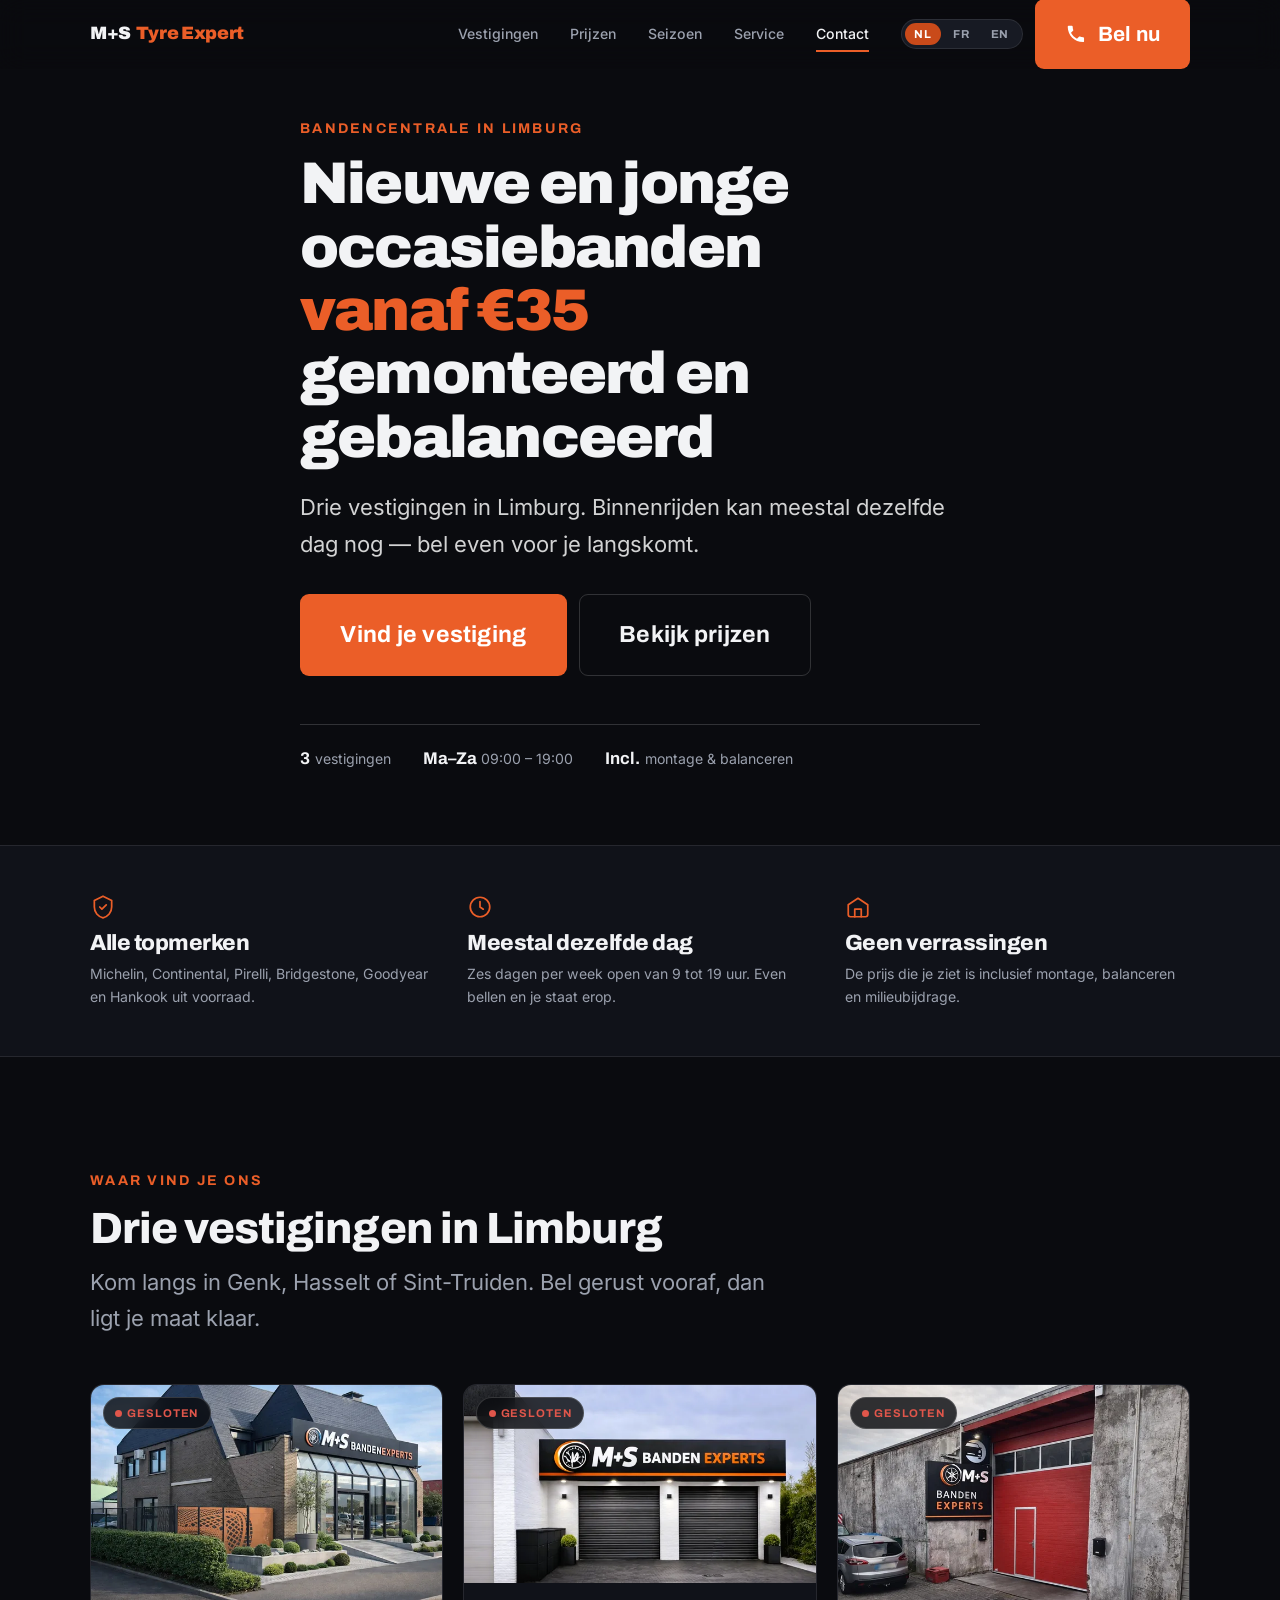
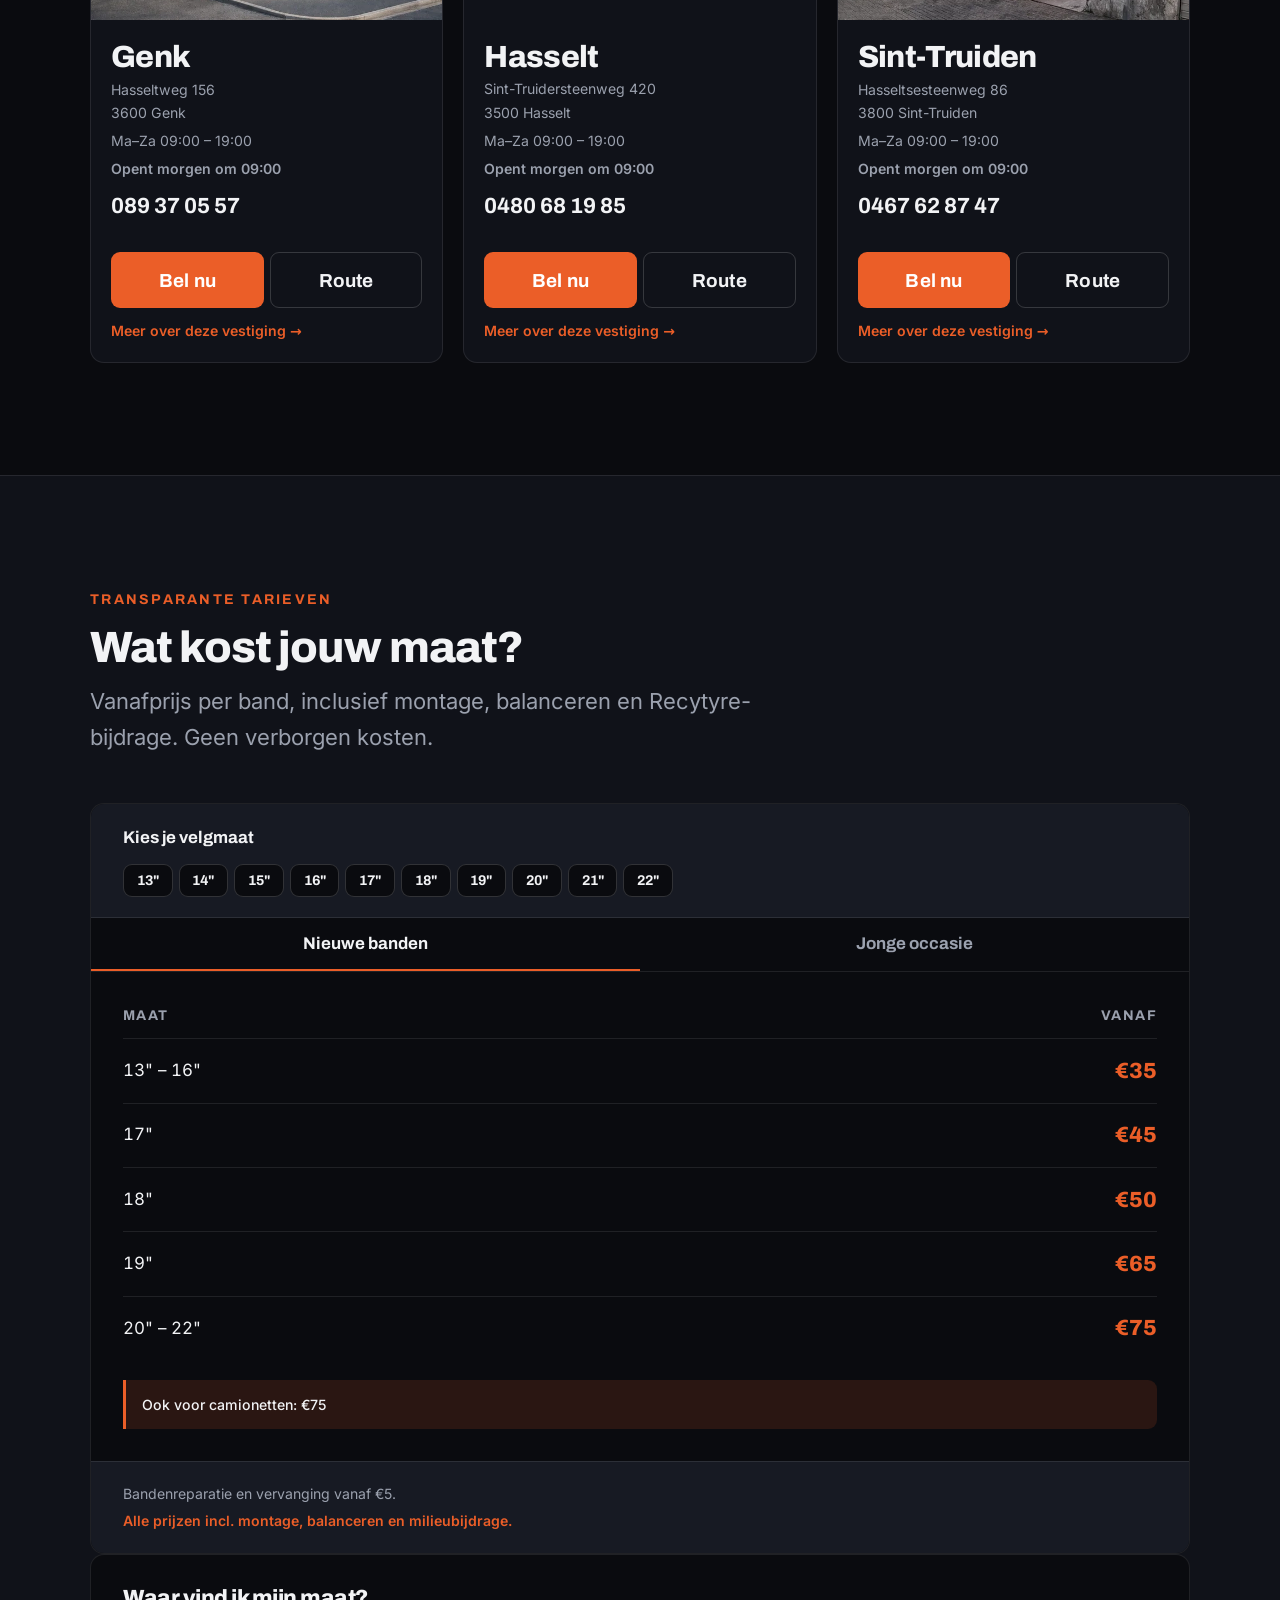
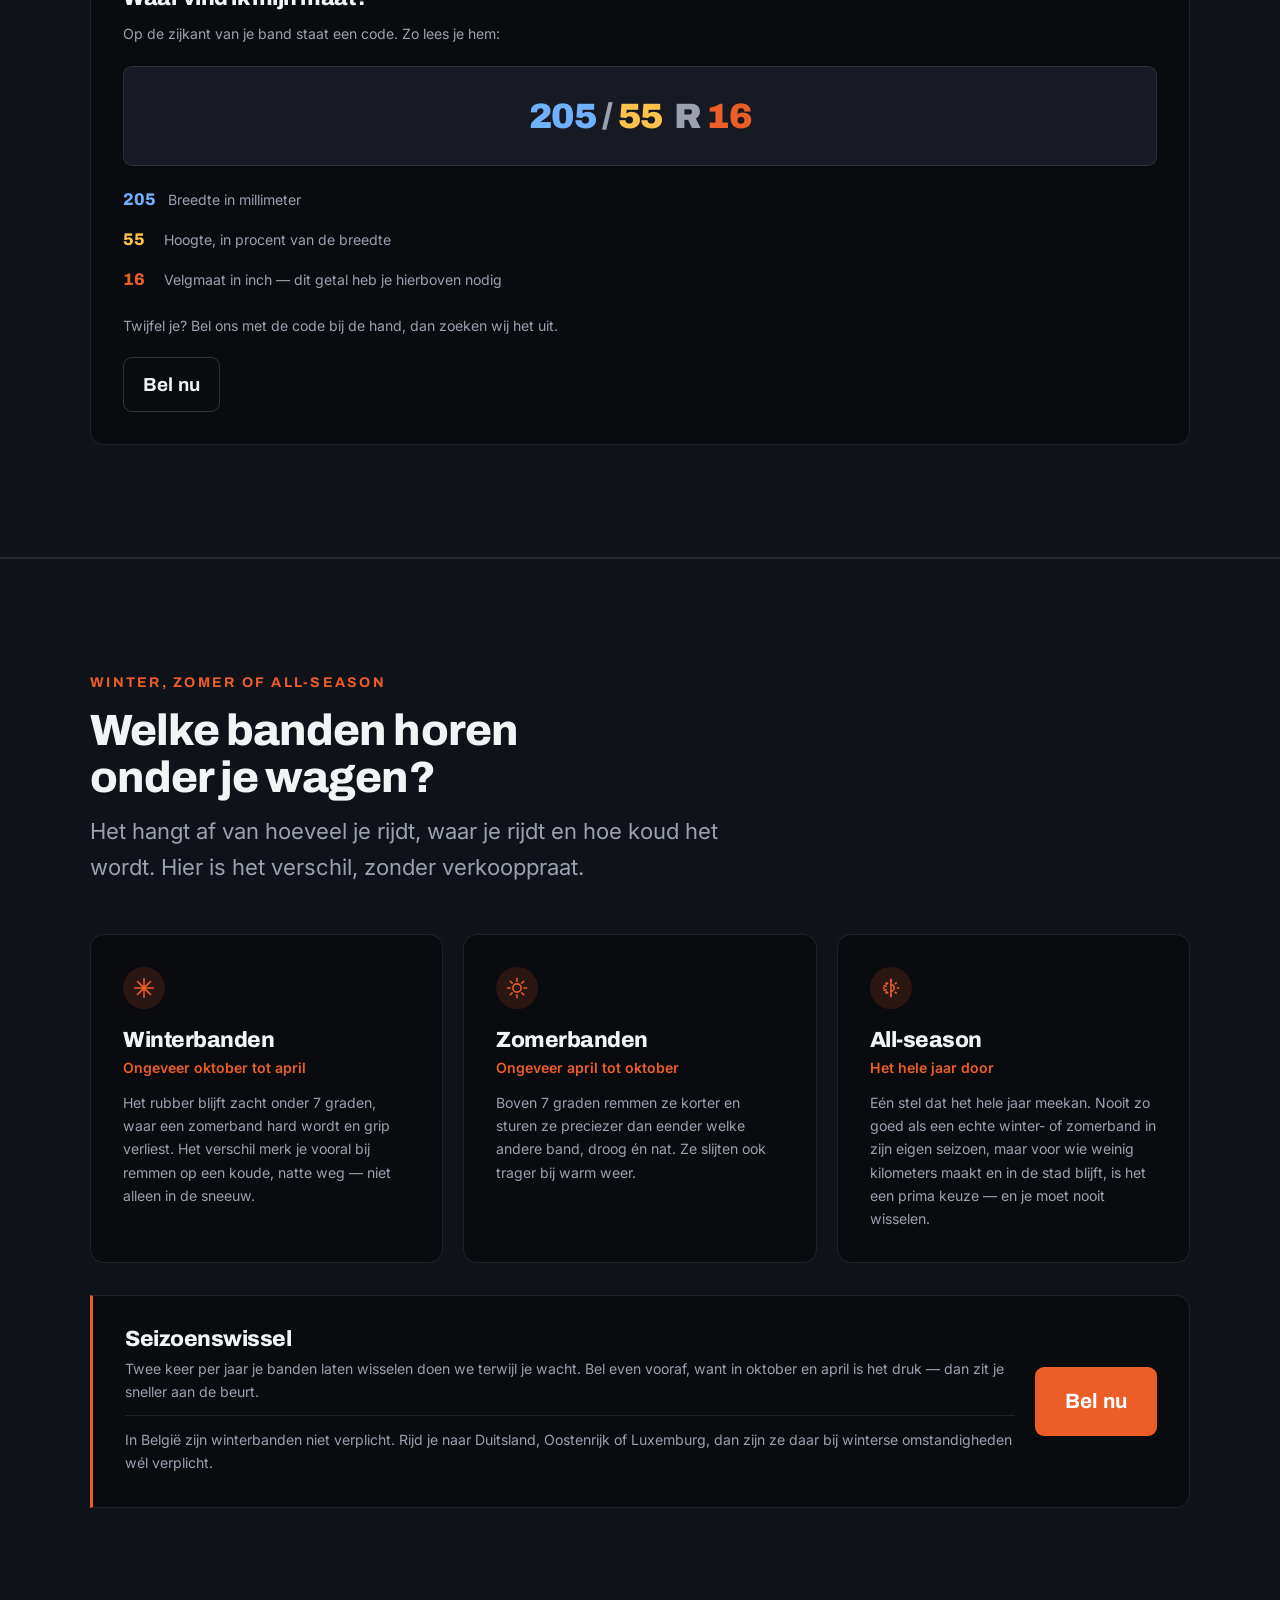
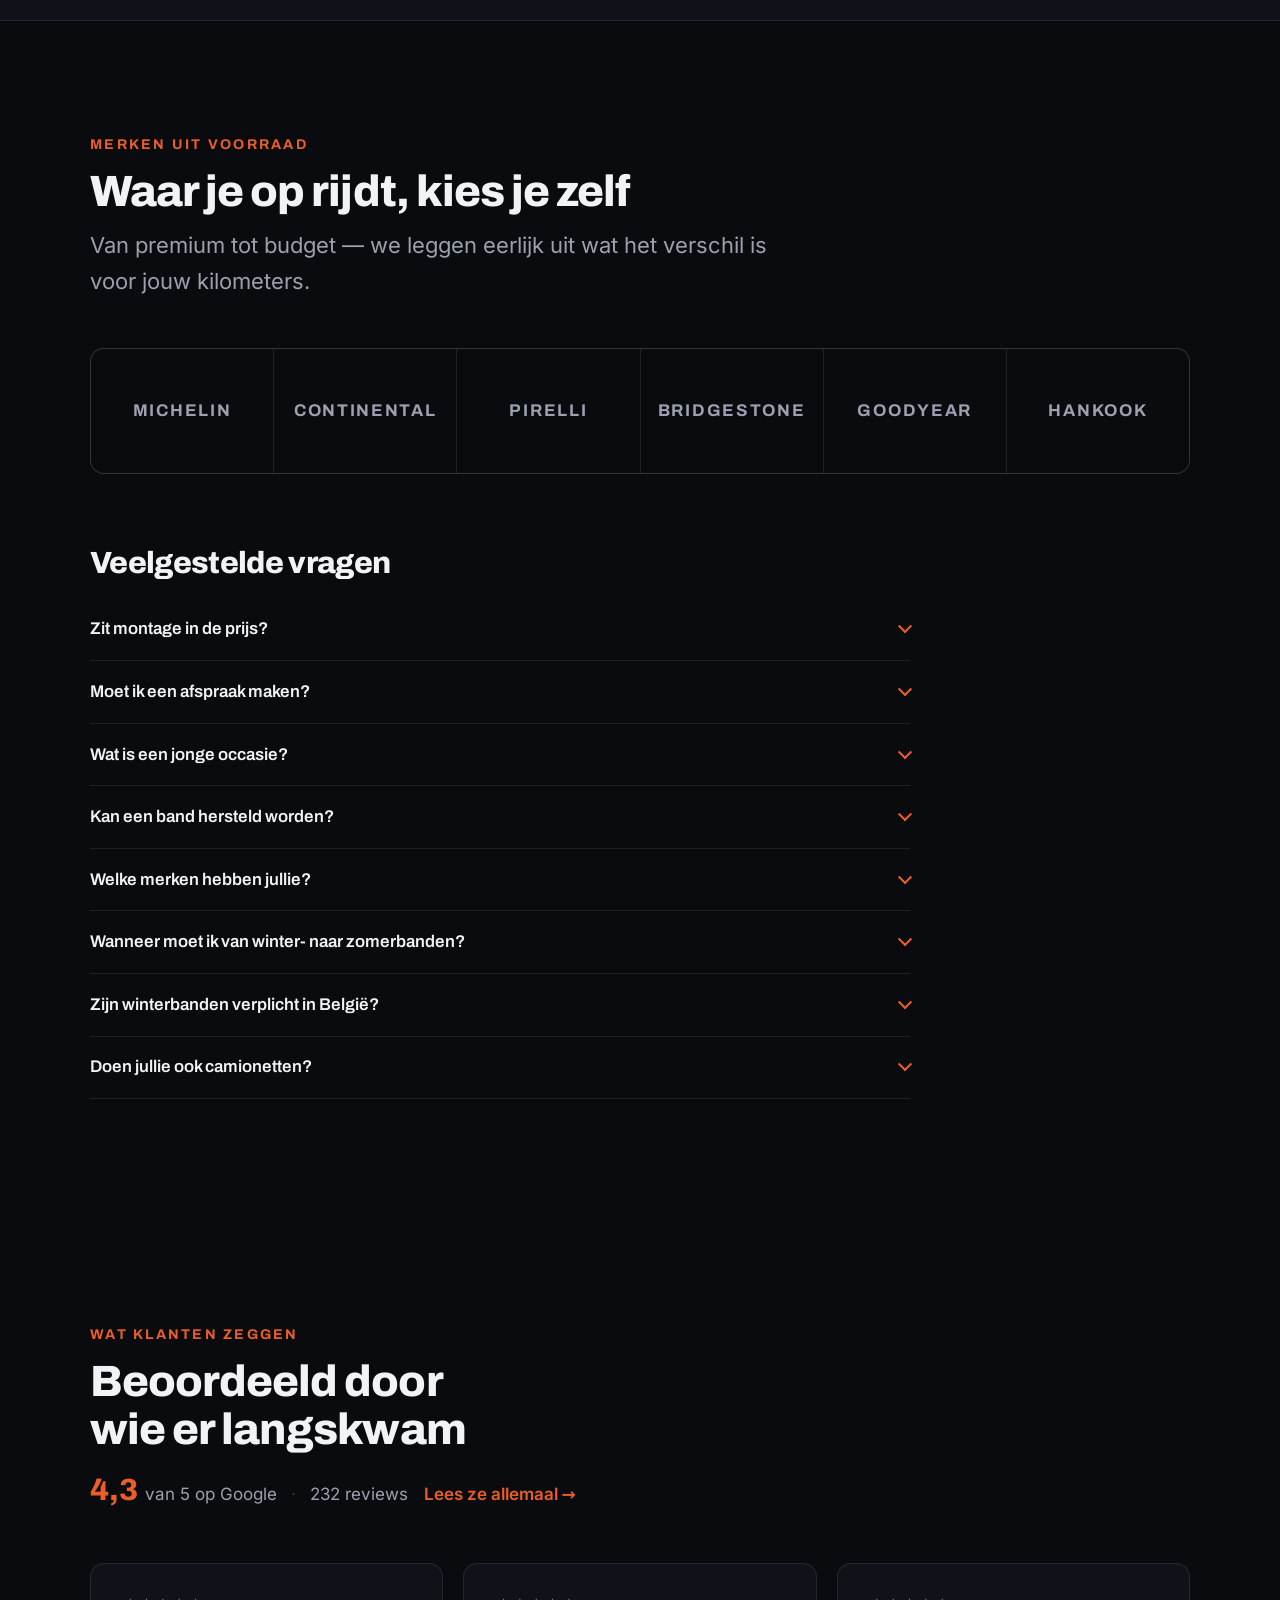
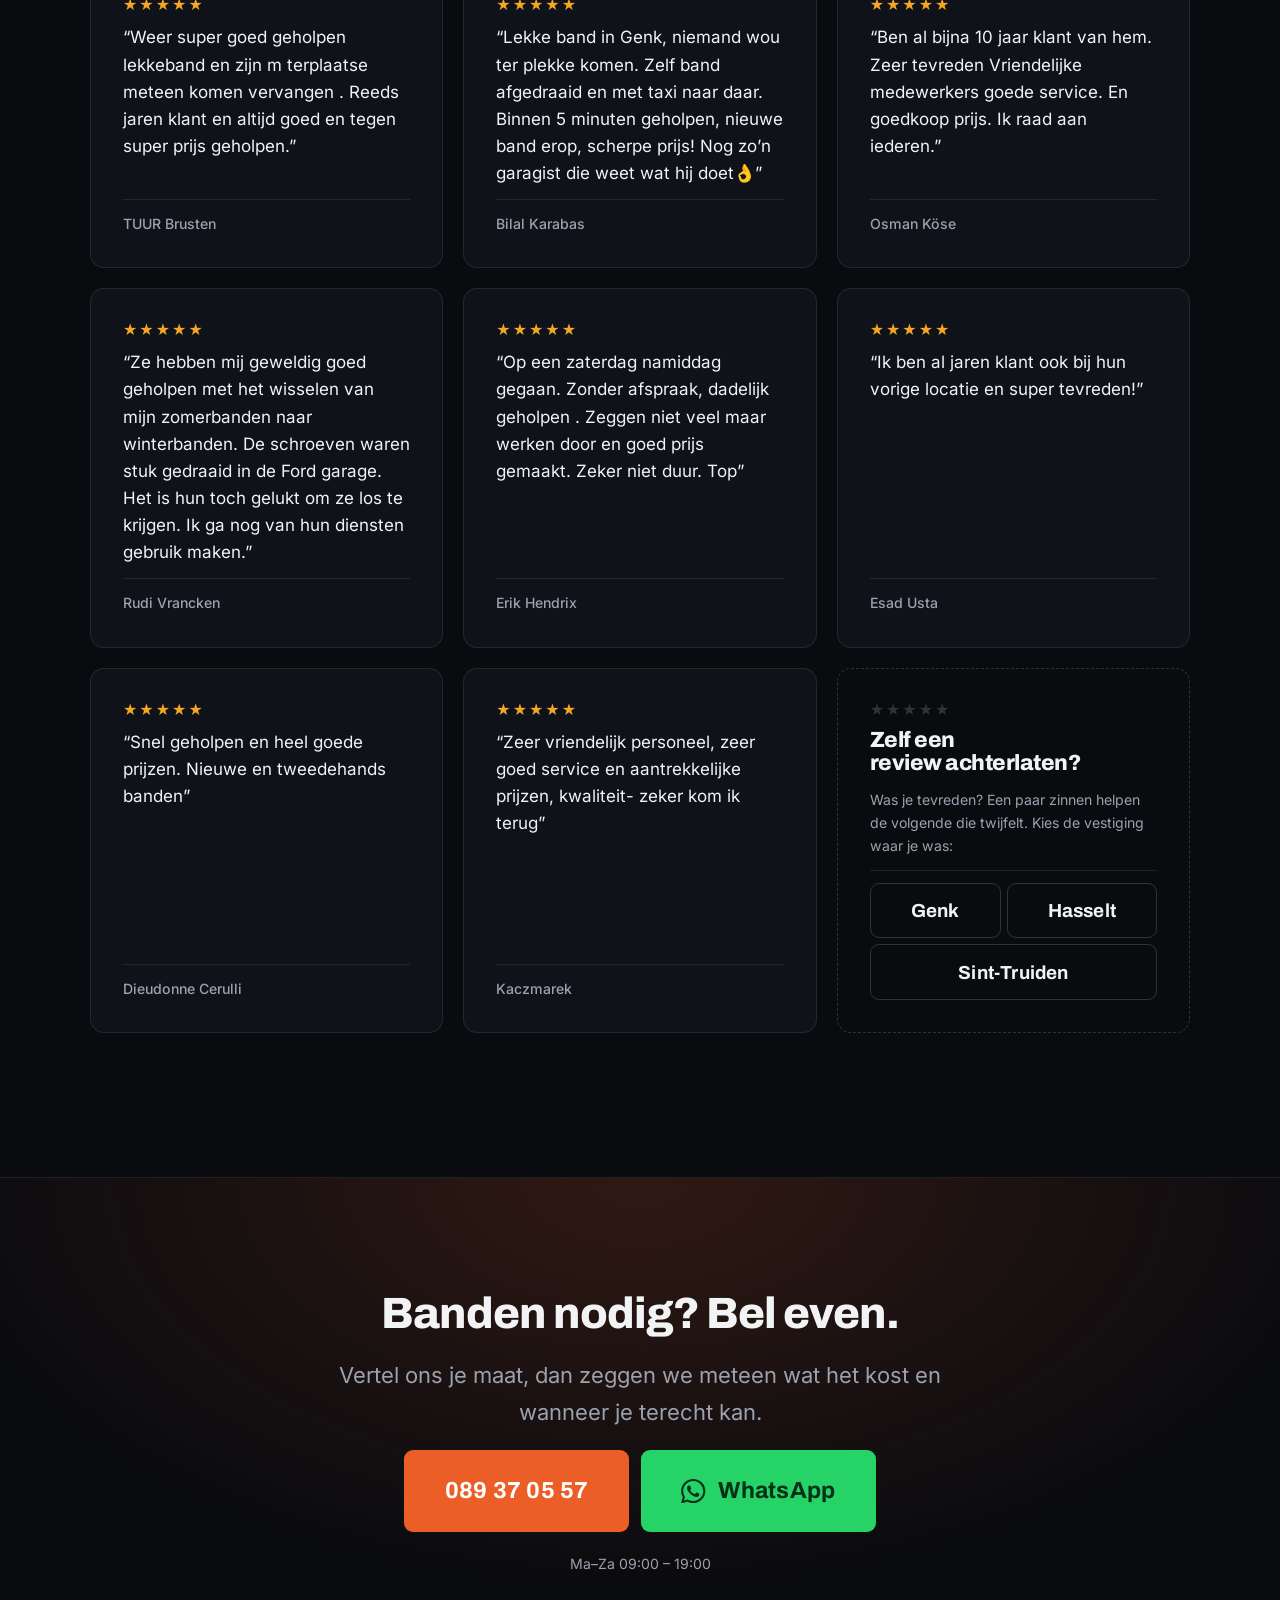
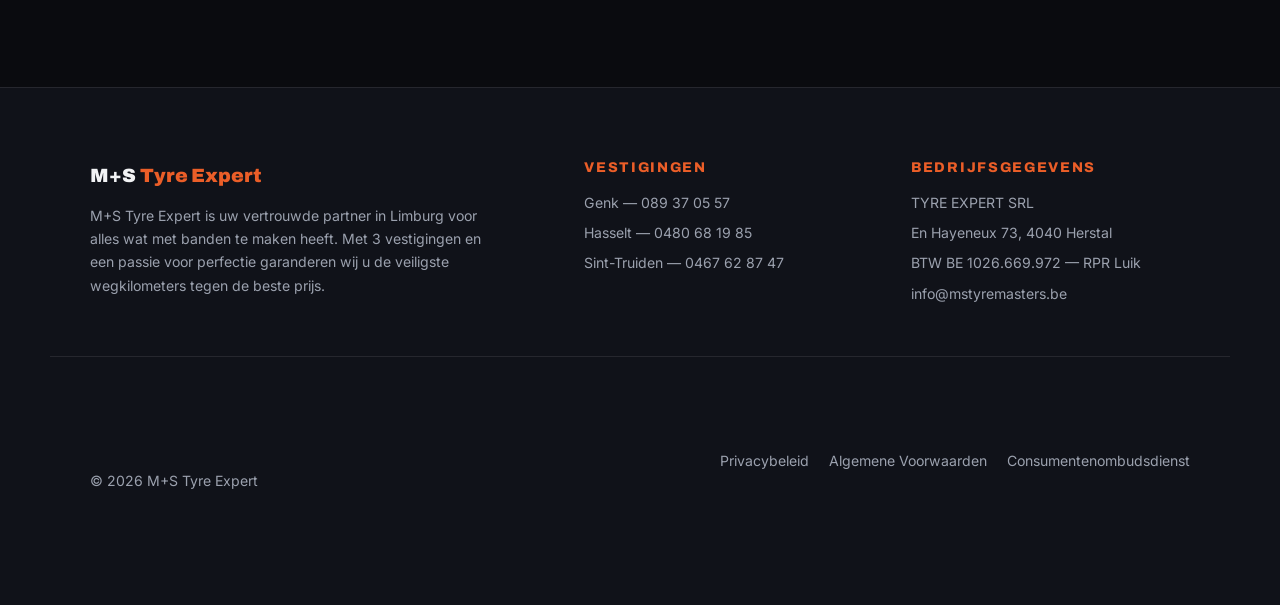
==== commit 537b18a6: "Bezoekersstatistieken aanzetten Cloudflare Web Analytics op alle zeven pagina's, met het bijbehorend" ====
--- a/index.html
+++ b/index.html
@@ -753,5 +753,9 @@
 </script>
 
 <script src="script.js" defer></script>
+<!-- analytics:start -->
+<!-- Bezoekersstatistieken, zonder cookies. Zie analytics.json -->
+<script type="module" src="https://static.cloudflareinsights.com/beacon.min.js" data-cf-beacon='{"token": "d908f0917e454e6b9615497e27fa226e"}'></script>
+<!-- analytics:end -->
 </body>
 </html>
--- a/style.css
+++ b/style.css
@@ -1237,6 +1237,23 @@
 .branch-tel:hover { color: var(--brand); }
 .branch-card-actions { display: grid; gap: var(--sp-2); }
 
+/* tweede foto op een vestigingspagina, met bijschrift */
+.branch-extra { margin: 0 0 var(--sp-4); }
+.branch-extra picture {
+  display: block;
+  border-radius: var(--radius);
+  overflow: hidden;
+  border: 1px solid var(--line);
+}
+.branch-extra img { width: 100%; height: auto; }
+.branch-extra figcaption {
+  margin-top: var(--sp-2);
+  padding-left: var(--sp-3);
+  border-left: 2px solid var(--brand);
+  color: var(--muted);
+  font-size: var(--step--1);
+}
+
 /* andere vestigingen */
 .branch-others { margin-top: var(--sp-6); }
 .branch-others h2 { font-size: var(--step-2); margin-bottom: var(--sp-3); }
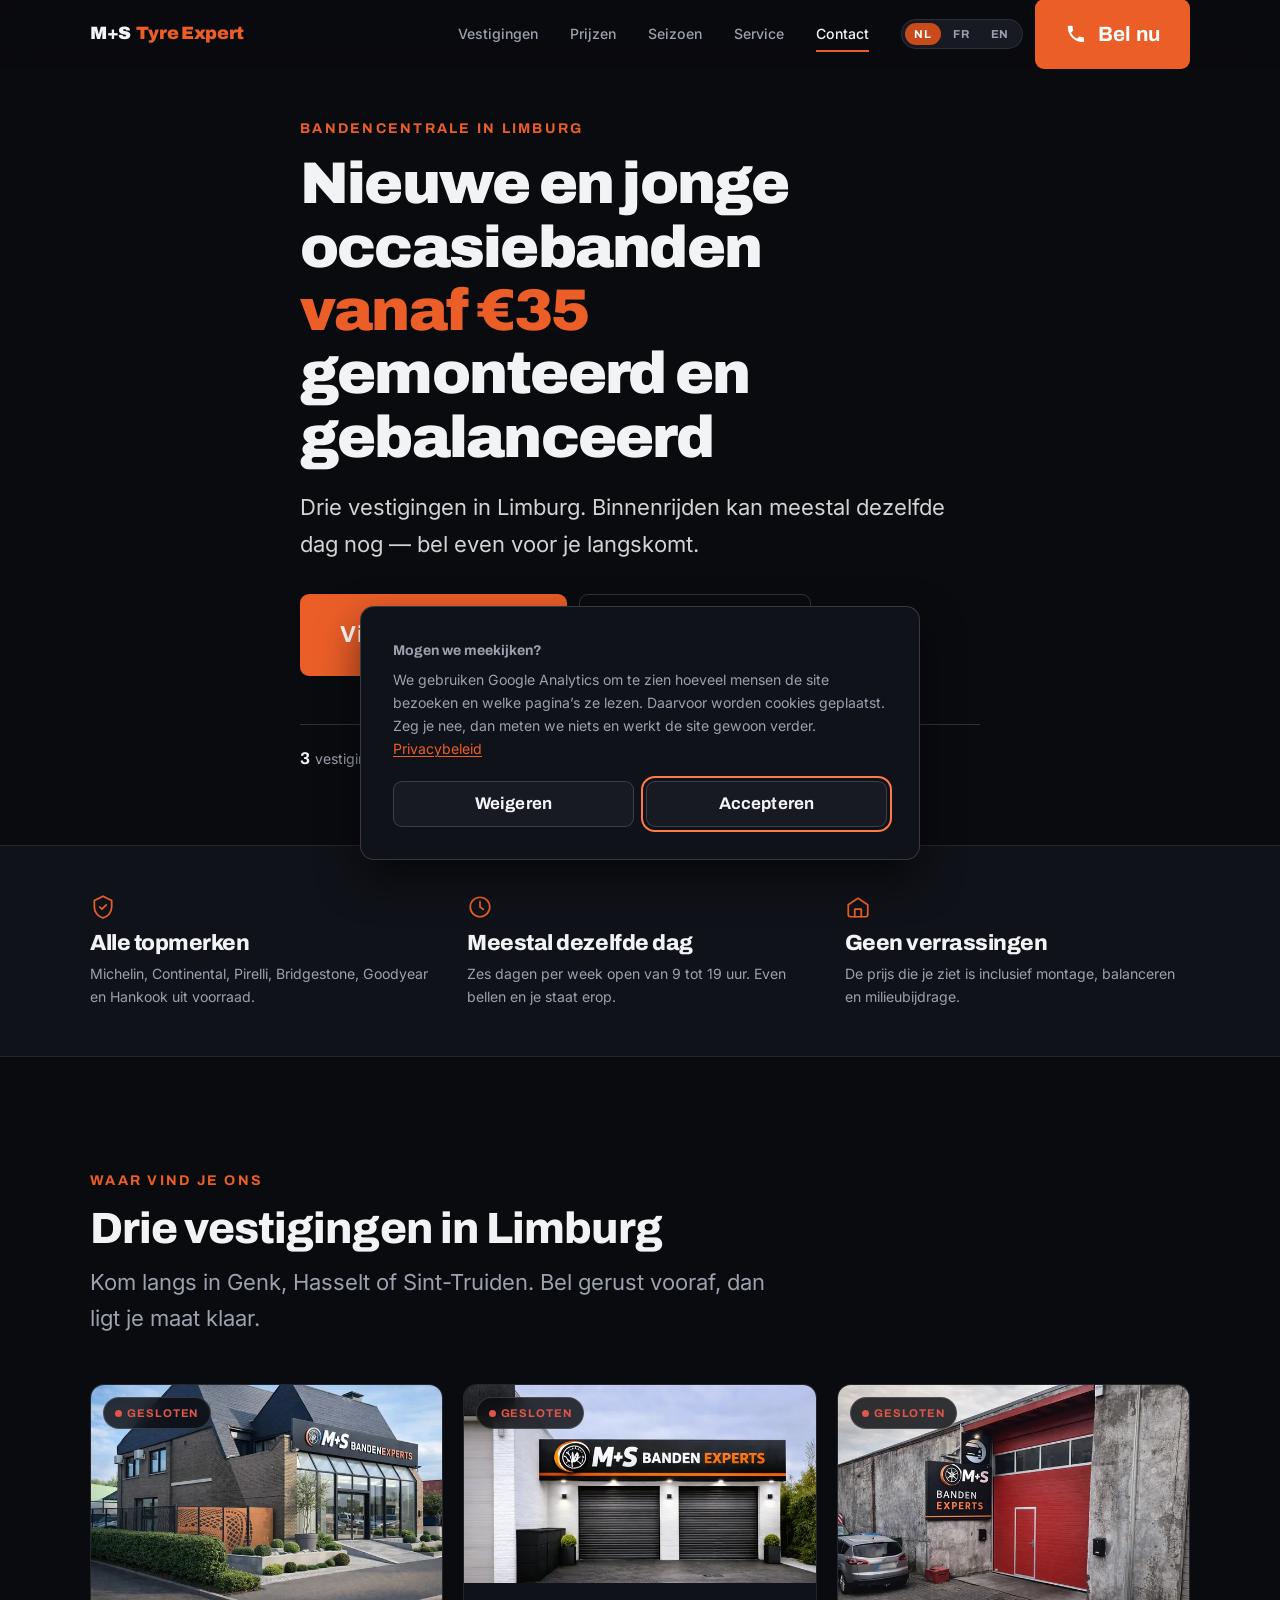
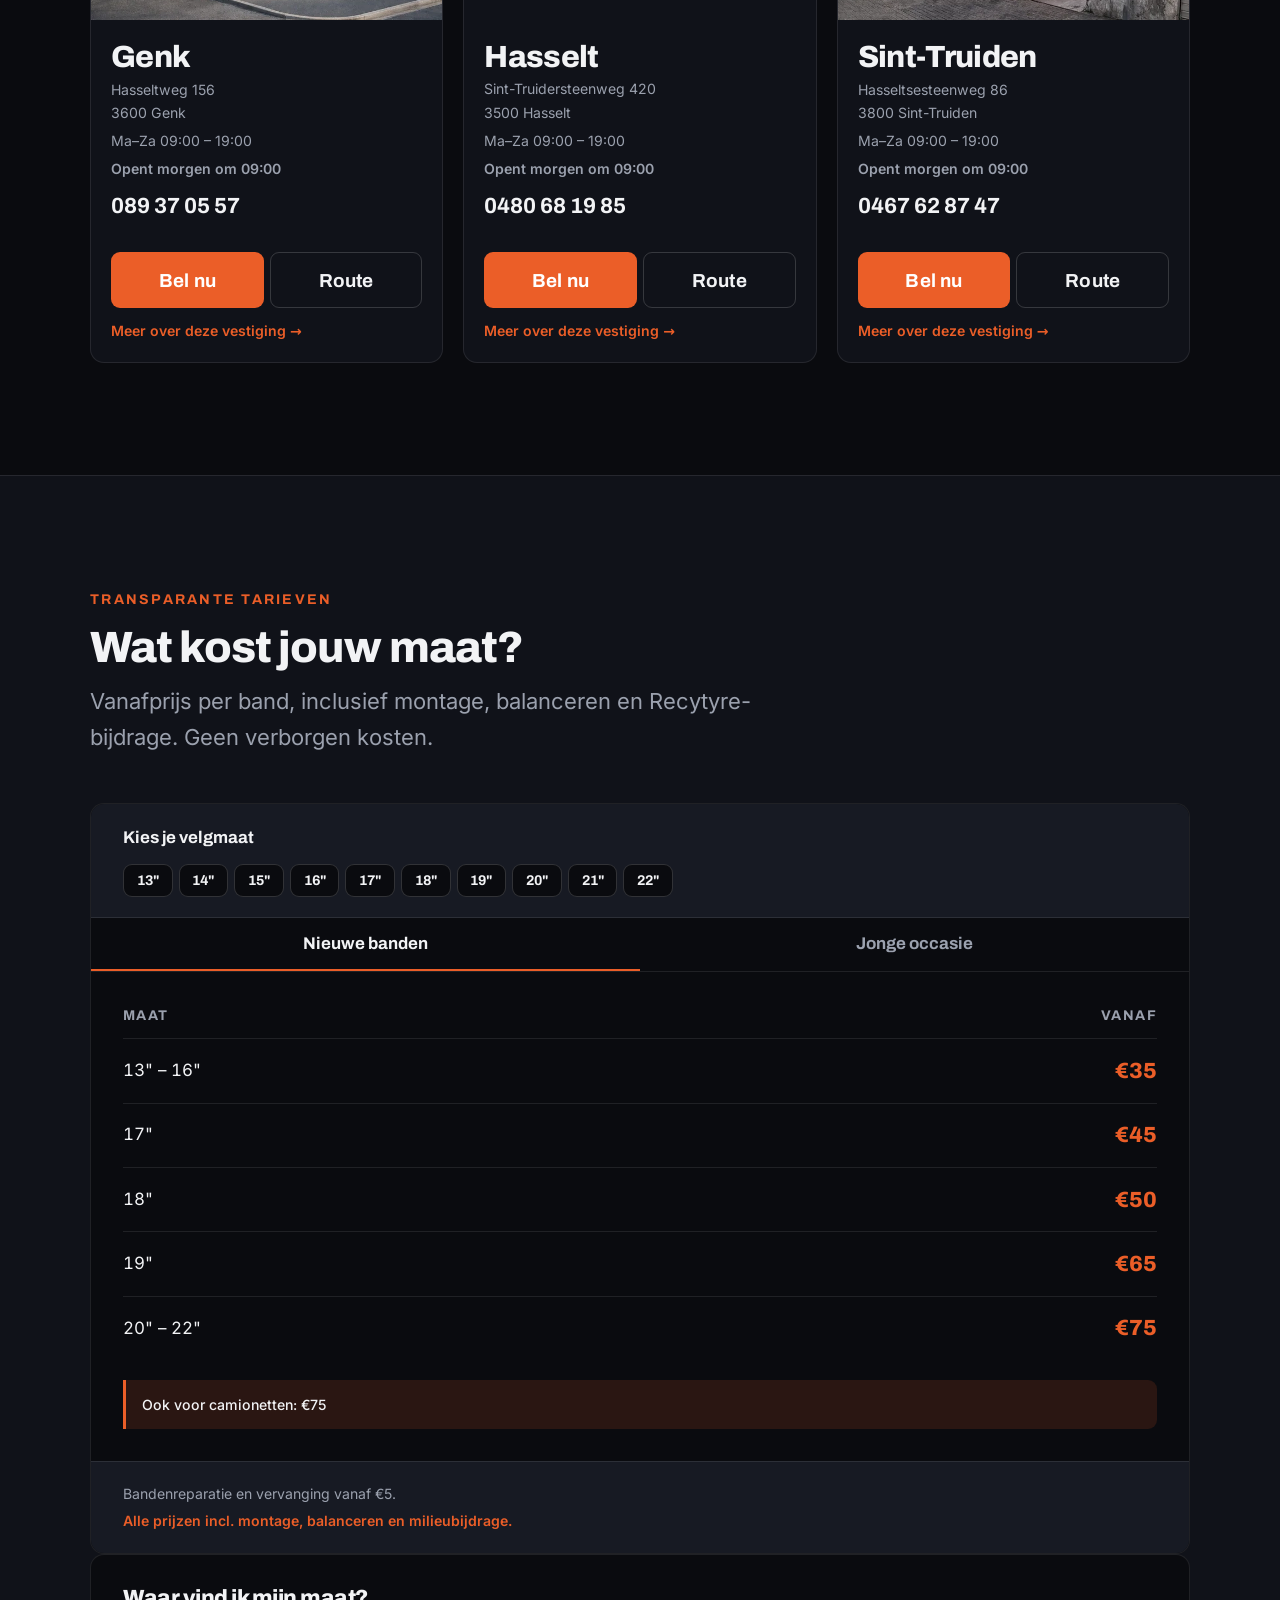
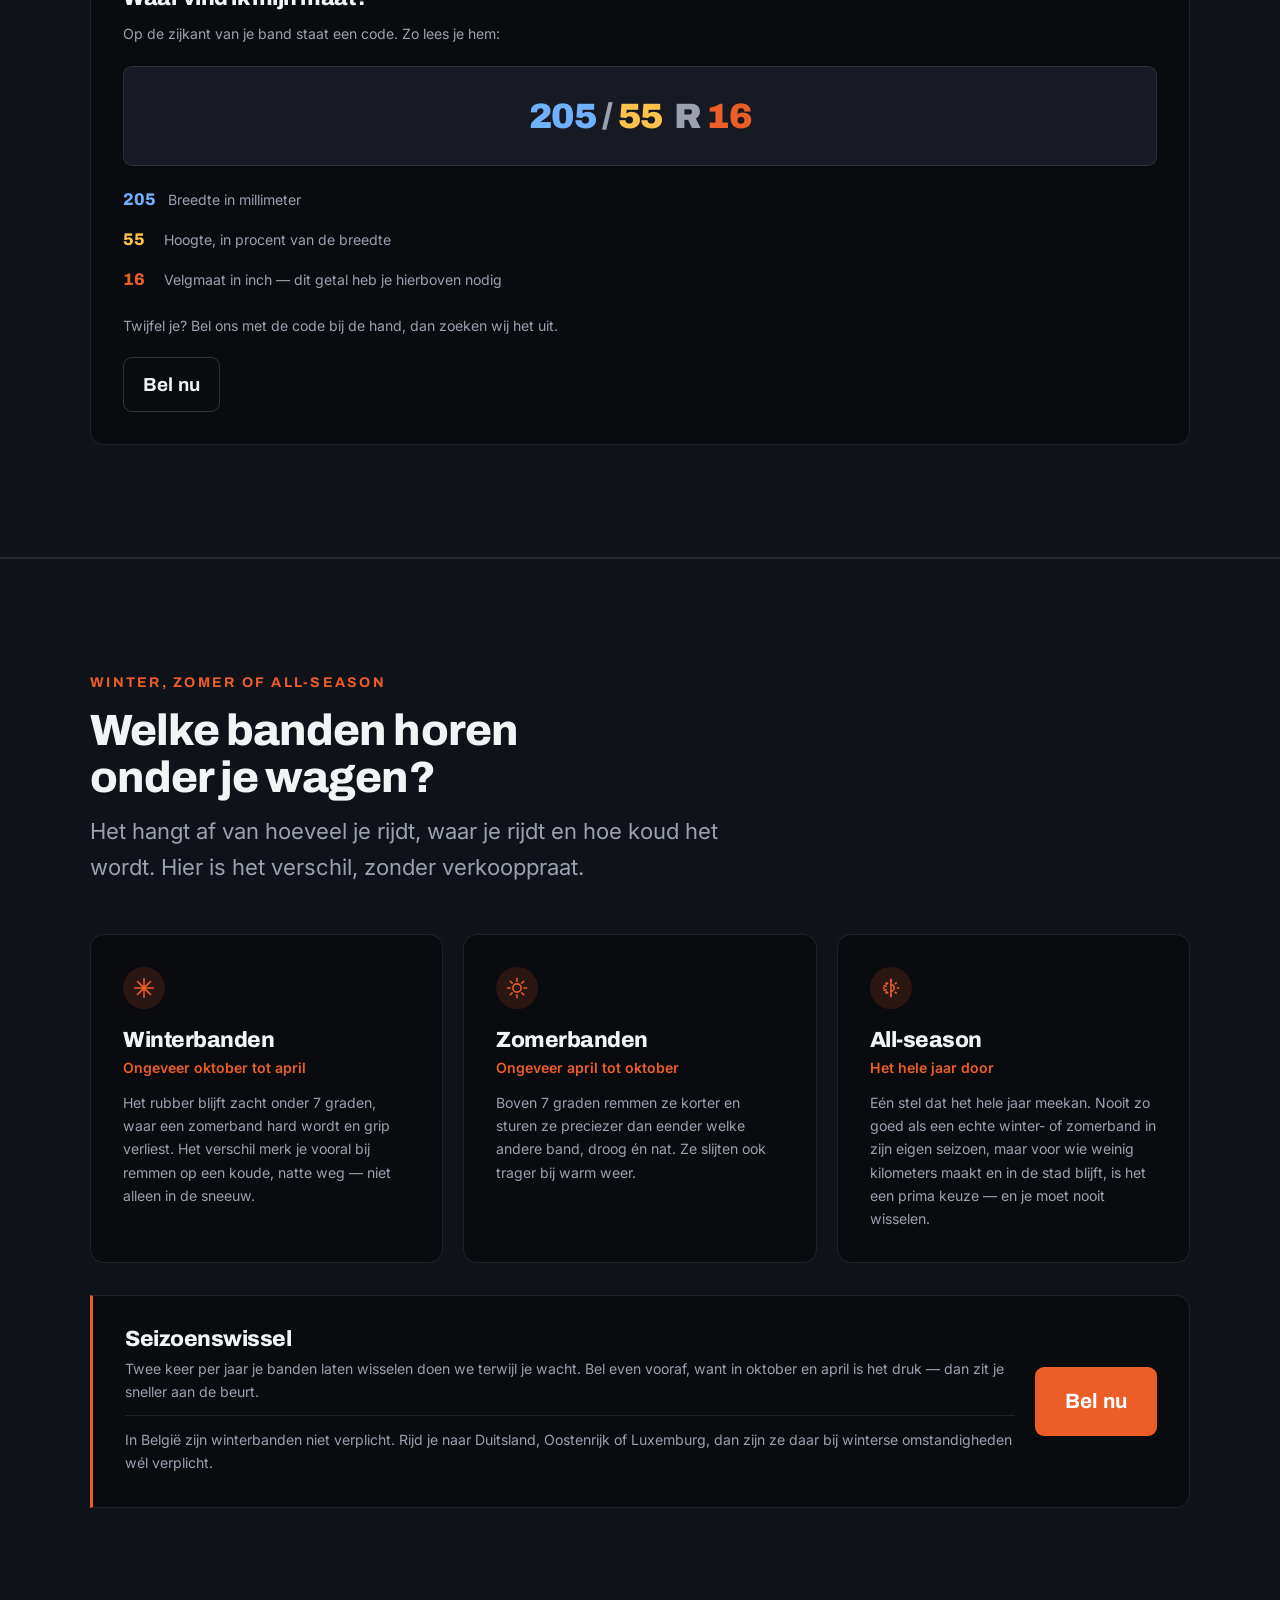
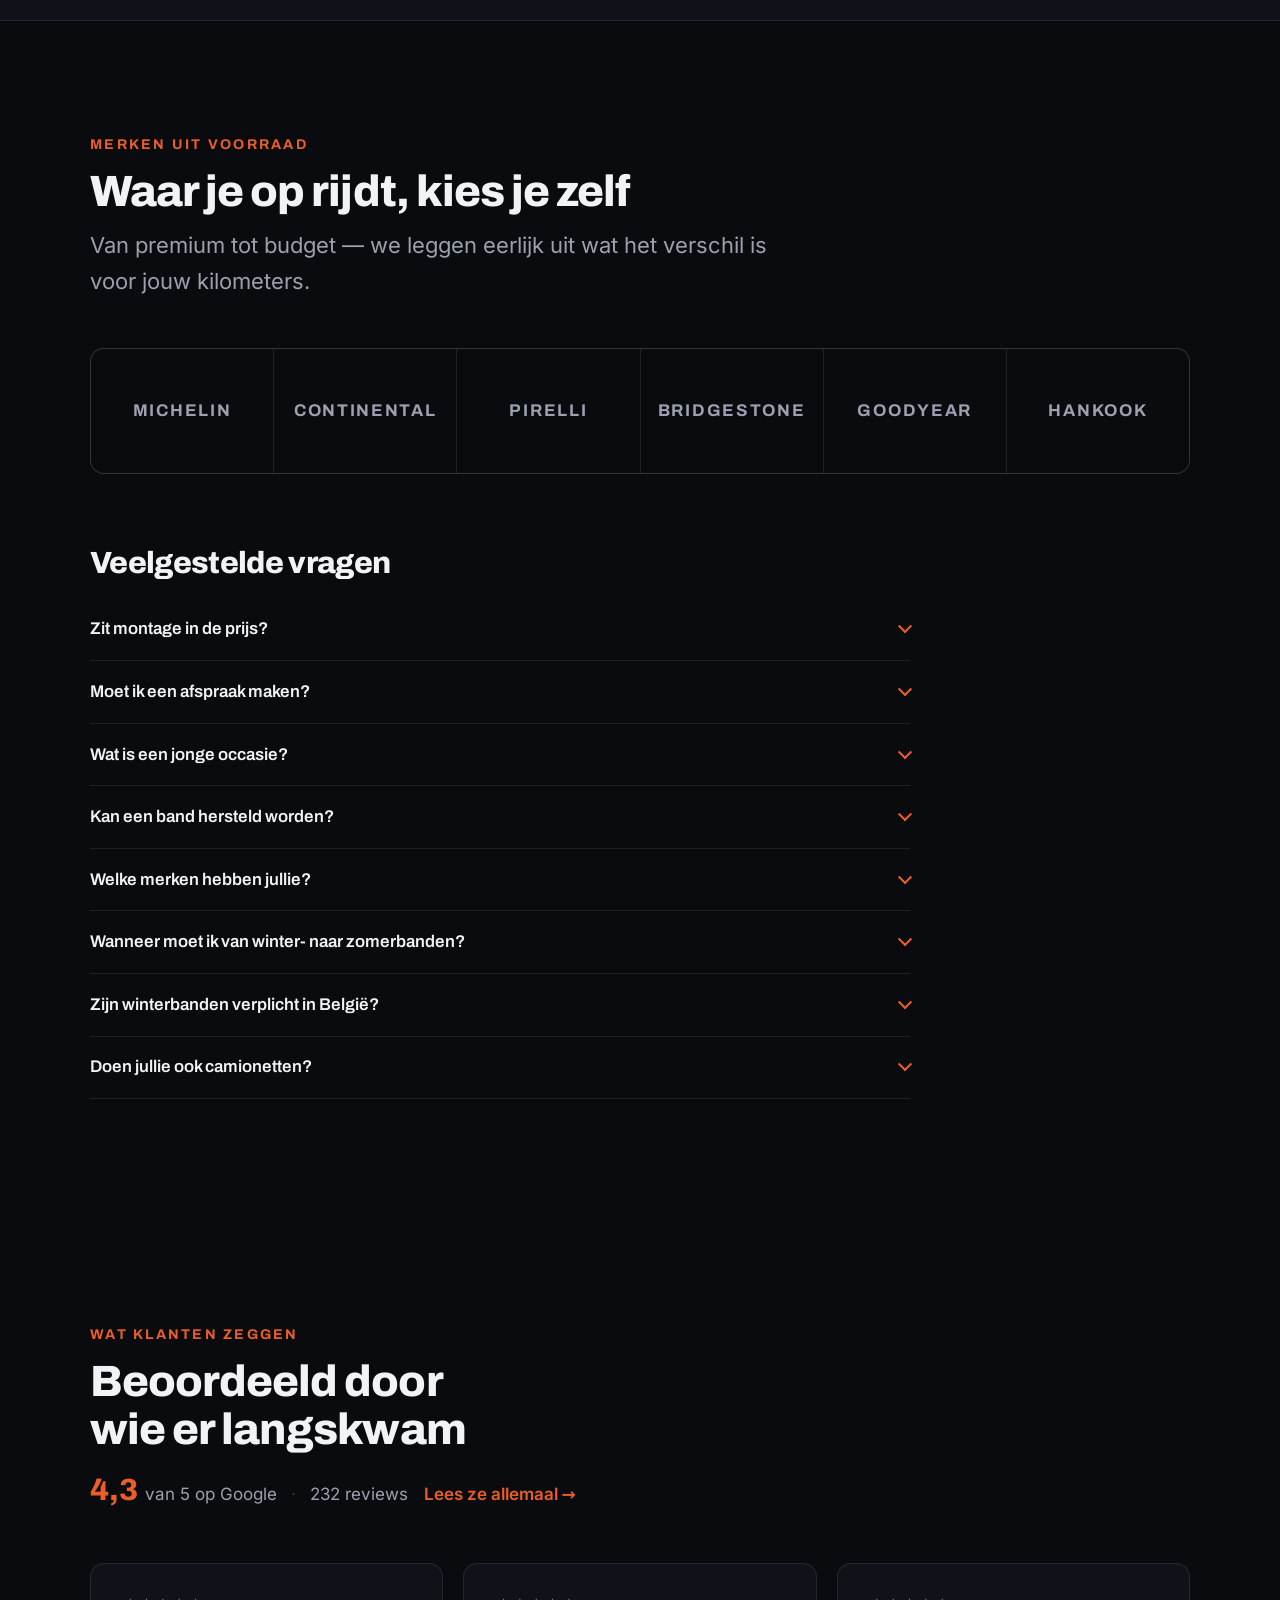
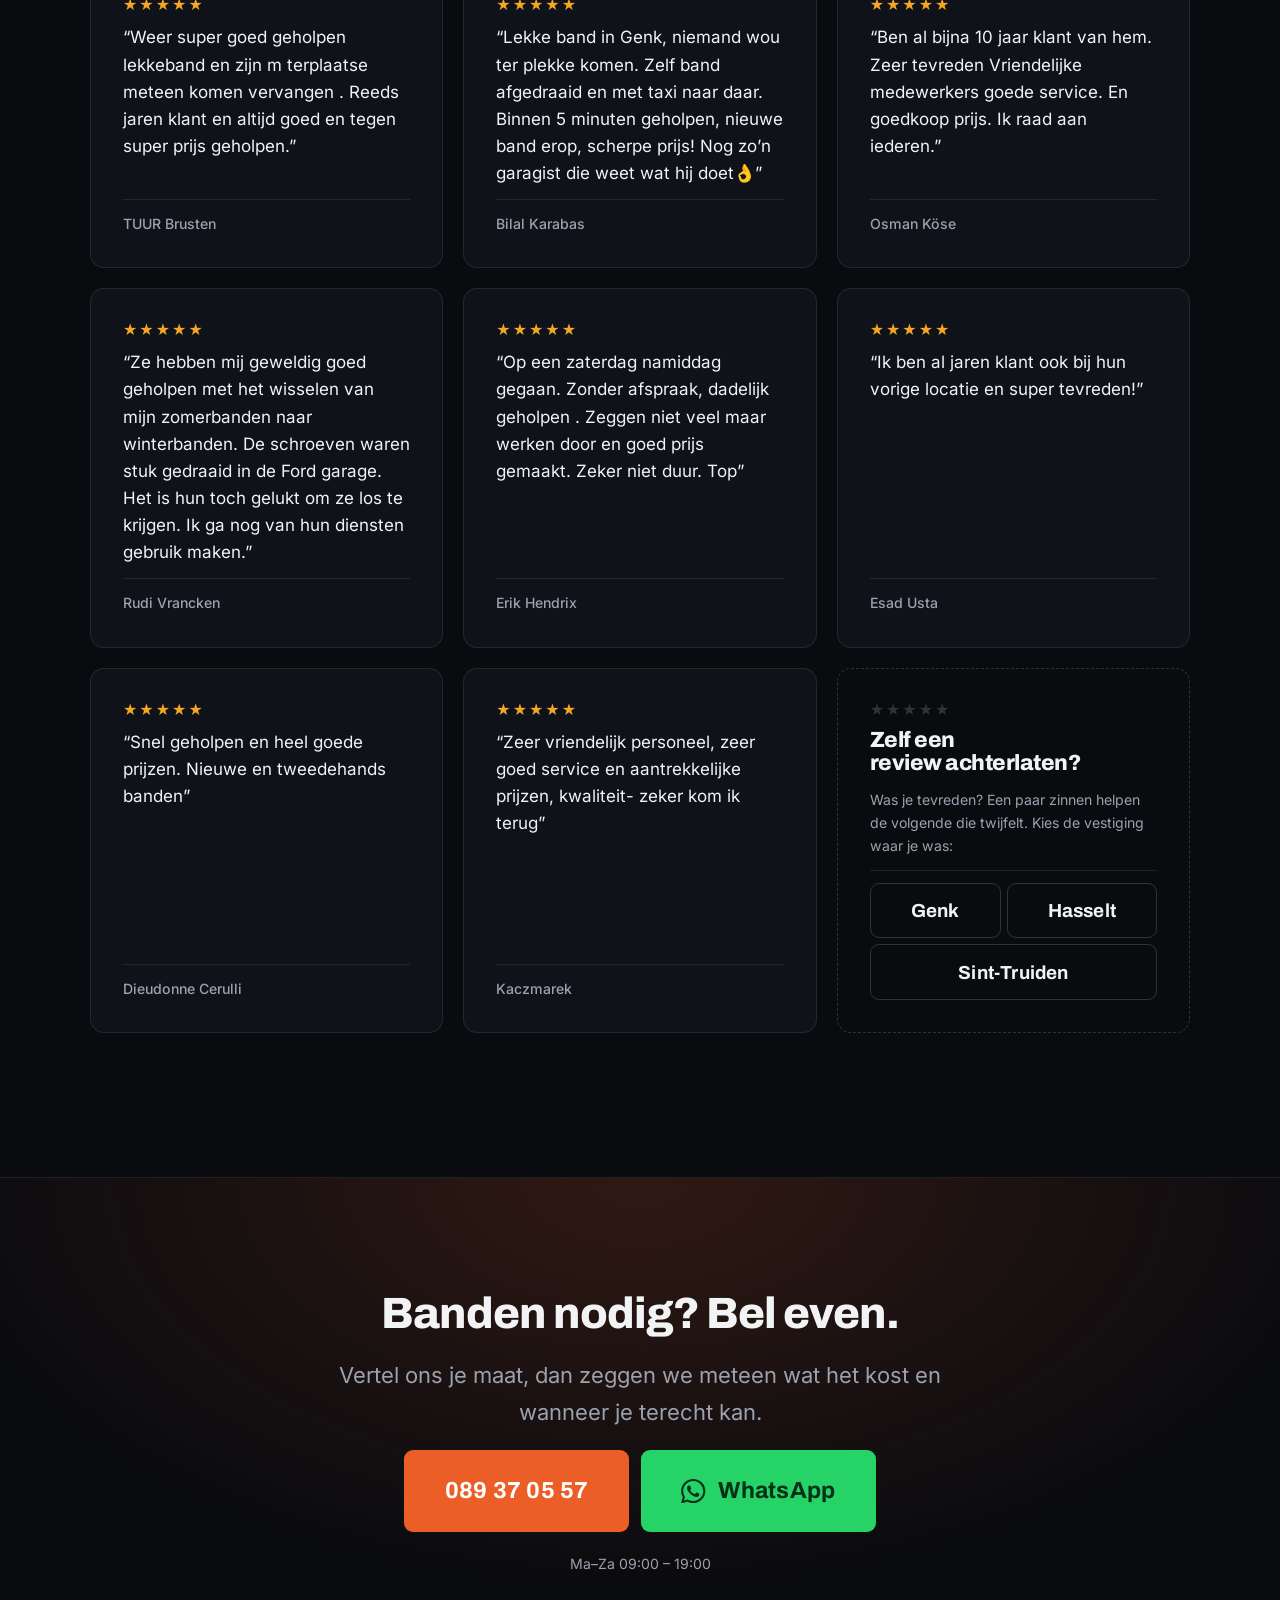
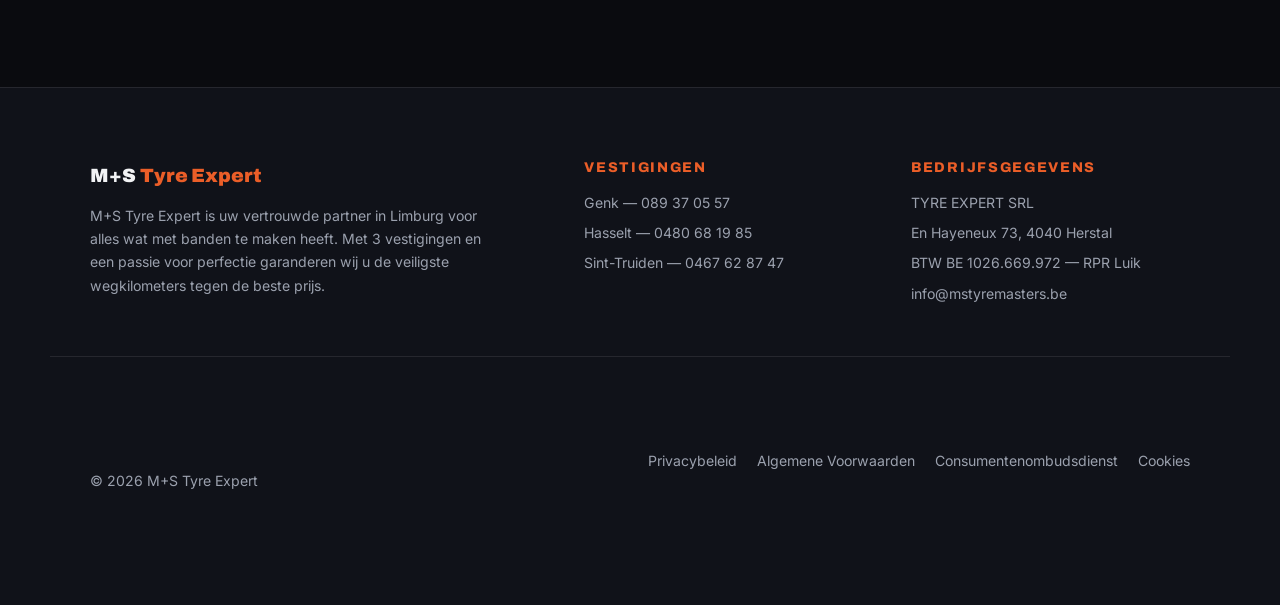
==== commit 7e2b5ce4: "Google Analytics met toestemmingsbanner Vervangt Cloudflare Web Analytics. Google Analytics zet cook" ====
--- a/index.html
+++ b/index.html
@@ -533,6 +533,9 @@
       <a href="privacy.html" data-i18n="privacy_link">Privacybeleid</a>
       <a href="voorwaarden.html" data-i18n="terms_link">Algemene Voorwaarden</a>
       <a href="https://consumentenombudsdienst.be/nl" target="_blank" rel="noopener" data-i18n="complaints_link">Consumentenombudsdienst</a>
+      <!-- cookielink:start -->
+      <a href="#" data-cookie-settings>Cookies</a>
+      <!-- cookielink:end -->
     </nav>
   </div>
 </footer>
@@ -754,8 +757,8 @@
 
 <script src="script.js" defer></script>
 <!-- analytics:start -->
-<!-- Bezoekersstatistieken, zonder cookies. Zie analytics.json -->
-<script type="module" src="https://static.cloudflareinsights.com/beacon.min.js" data-cf-beacon='{"token": "d908f0917e454e6b9615497e27fa226e"}'></script>
+<!-- Google Analytics, maar pas na toestemming. Zie consent.js -->
+<script src="consent.js" defer></script>
 <!-- analytics:end -->
 </body>
 </html>
--- a/style.css
+++ b/style.css
@@ -1374,6 +1374,72 @@
 }
 .review-add-links .btn { flex: 1 1 auto; }
 
+/* 27 ------------------------------------------------- cookiebanner --- */
+.cookie-banner {
+  position: fixed;
+  left: var(--gutter);
+  right: var(--gutter);
+  bottom: var(--gutter);
+  z-index: 120;
+  max-width: 560px;
+  margin-inline: auto;
+  display: flex;
+  flex-direction: column;
+  gap: var(--sp-3);
+  padding: var(--sp-4);
+  background: var(--bg-2);
+  border: 1px solid var(--line-str);
+  border-radius: var(--radius);
+  box-shadow: 0 18px 40px rgba(0, 0, 0, 0.55);
+  animation: cookieOp 0.3s var(--ease) both;
+}
+@keyframes cookieOp {
+  from { opacity: 0; transform: translateY(14px); }
+  to   { opacity: 1; transform: none; }
+}
+@media (prefers-reduced-motion: reduce) {
+  .cookie-banner { animation: none; }
+}
+
+.cookie-titel {
+  font-family: var(--font-display);
+  font-weight: 700;
+  font-size: var(--step-1);
+  margin-bottom: 0.35rem;
+}
+.cookie-tekst p { color: var(--muted); font-size: var(--step--1); }
+.cookie-tekst a {
+  color: var(--brand);
+  text-decoration: underline;
+  text-underline-offset: 2px;
+  white-space: nowrap;
+}
+
+.cookie-knoppen {
+  display: flex;
+  flex-wrap: wrap;
+  gap: var(--sp-2);
+  justify-content: flex-end;
+}
+/* Weigeren moet even makkelijk zijn als accepteren: zelfde grootte,
+   zelfde kleur, zelfde aantal klikken. Alleen het opschrift verschilt. */
+.btn-keuze {
+  flex: 1 1 0;          /* beide even breed, los van de tekstlengte */
+  background: var(--bg-3);
+  border-color: var(--line-str);
+  color: var(--text);
+  font-size: var(--step-0);
+  padding: 0.75em 1.3em;
+}
+.btn-keuze:hover { border-color: var(--text); background: var(--bg); }
+
+/* Op een telefoon zit de belbalk onderaan; de banner gaat erboven staan
+   zodat hij de belknop nooit afdekt. */
+@media (max-width: 899px) {
+  .cookie-banner { bottom: calc(78px + var(--sp-2)); }
+  .cookie-knoppen .btn { flex: 1 1 45%; }
+}
+
 /* ------------------------------------------------------- breakpoints --- */
 @media (min-width: 560px) {
   .usp-grid   { grid-template-columns: repeat(3, 1fr); }
